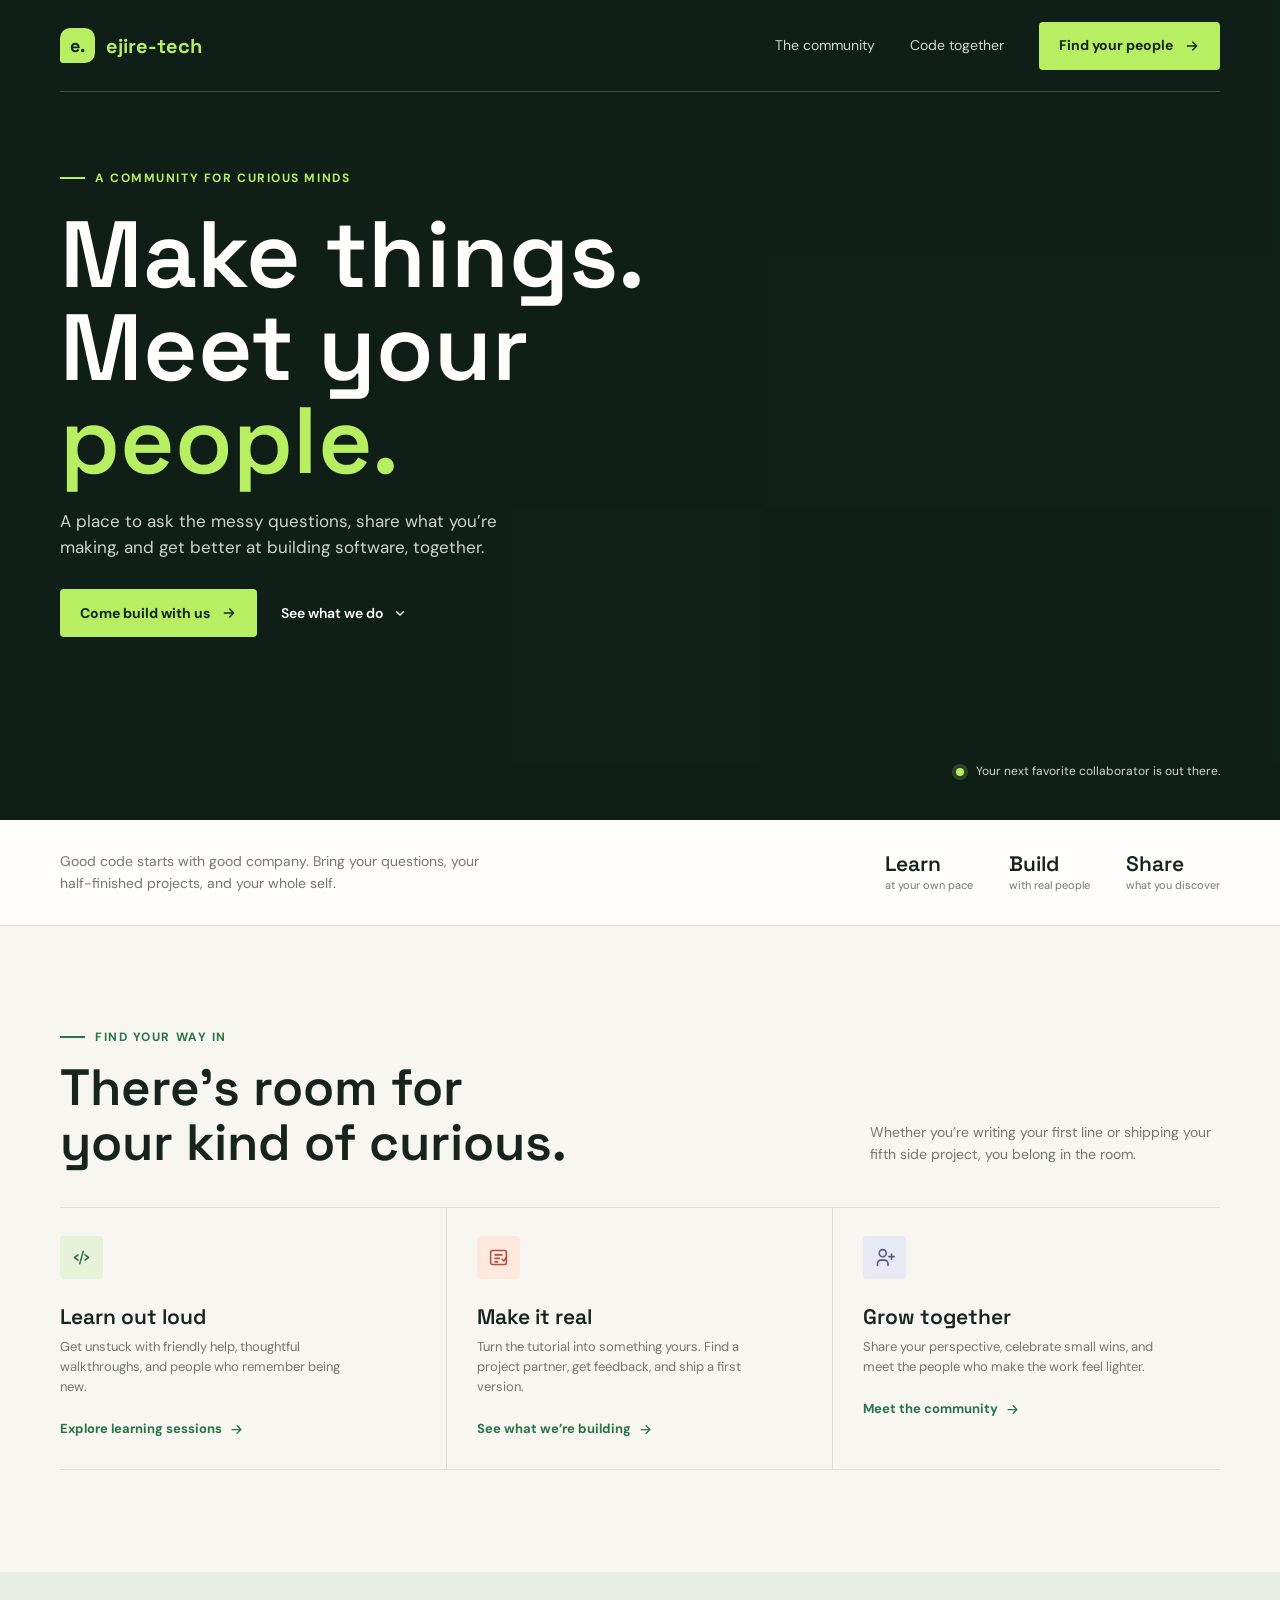
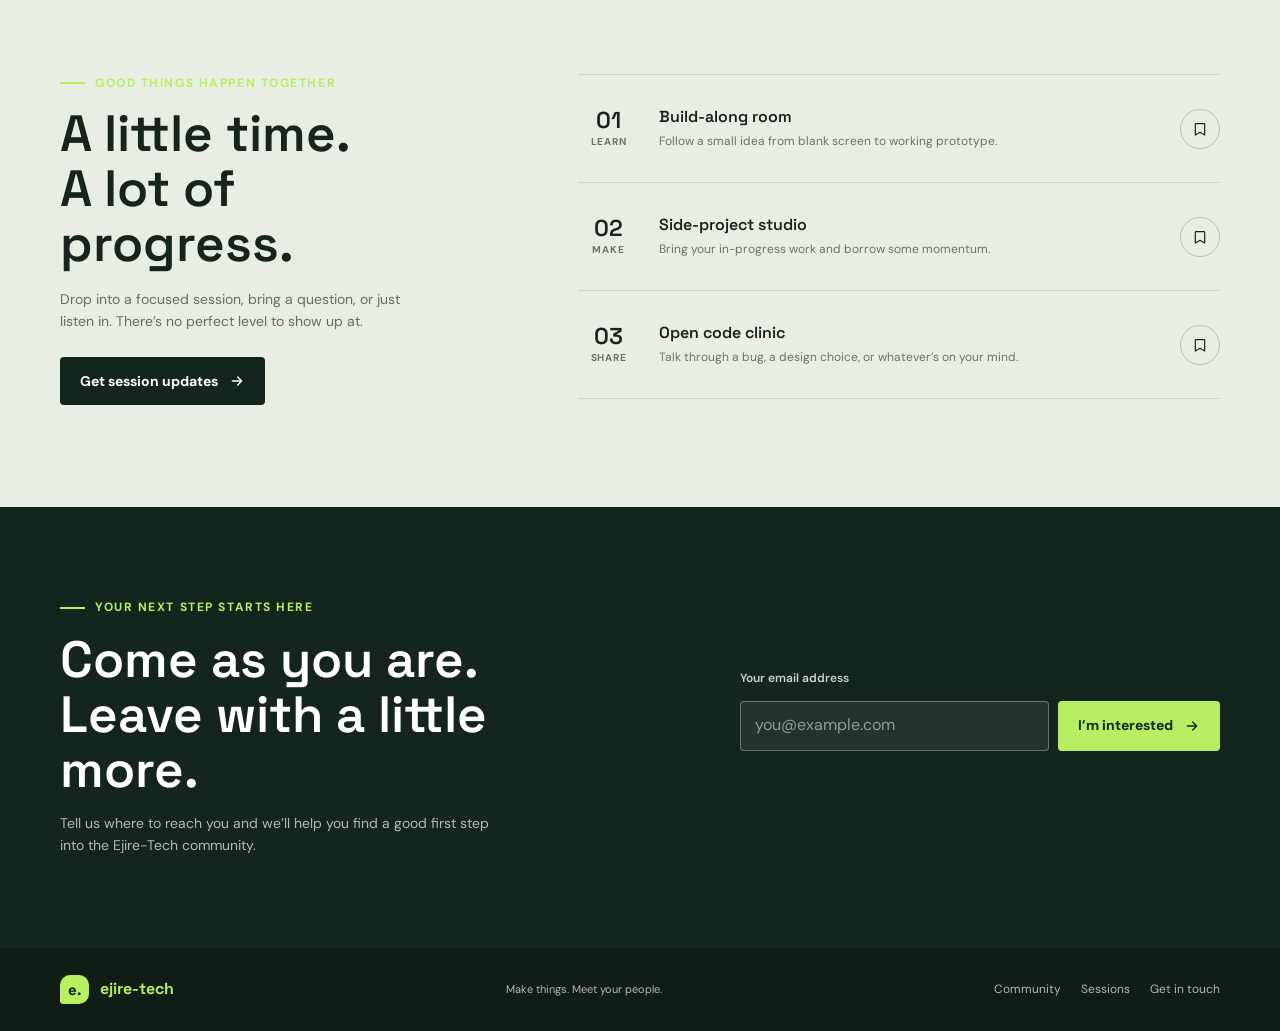
==== index.html @ 7c4aace3 "new project" ====
<!doctype html>
<html lang="en">
<head>
  <meta charset="utf-8">
  <meta name="viewport" content="width=device-width, initial-scale=1">
  <meta name="theme-color" content="#14251d">
  <meta name="description" content="Find your people, build real projects, and grow your coding skills with the Ejire-Tech community.">
  <title>Ejire-Tech | Make things. Meet your people.</title>
  <link rel="preconnect" href="https://fonts.googleapis.com">
  <link rel="preconnect" href="https://fonts.gstatic.com" crossorigin>
  <link href="https://fonts.googleapis.com/css2?family=DM+Sans:wght@400;500;600;700&family=Space+Grotesk:wght@400;500;600;700&display=swap" rel="stylesheet">
  <style>
    :root {
      color-scheme: light;
      --ink: #17241d;
      --forest: #14251d;
      --paper: #f7f6f0;
      --white: #fffefa;
      --green: #b7ee62;
      --green-dark: #287348;
      --coral: #ff755d;
      --line: #dedfd5;
      --muted: #73796f;
      --display: "Space Grotesk", sans-serif;
      --body: "DM Sans", sans-serif;
    }

    * { box-sizing: border-box; }
    html { scroll-behavior: smooth; }
    body {
      margin: 0;
      background: var(--paper);
      color: var(--ink);
      font: 16px/1.55 var(--body);
      -webkit-font-smoothing: antialiased;
    }
    a { color: inherit; text-decoration: none; }
    button, input, select { font: inherit; }
    button, a { -webkit-tap-highlight-color: transparent; }
    .wrap { width: min(1160px, calc(100% - 64px)); margin-inline: auto; }

    .hero {
      position: relative;
      min-height: 710px;
      min-height: min(820px, 100svh);
      overflow: hidden;
      color: var(--white);
      background-color: var(--forest);
      background-image: url("https://images.unsplash.com/photo-1522071820081-009f0129c71c?auto=format&fit=crop&w=2200&q=85");
      background-position: center 43%;
      background-size: cover;
      isolation: isolate;
    }
    .hero::before {
      position: absolute;
      z-index: -1;
      inset: 0;
      background: rgba(13, 30, 22, .72);
      content: "";
    }
    .site-header {
      position: relative;
      z-index: 3;
      display: flex;
      align-items: center;
      justify-content: space-between;
      min-height: 92px;
      border-bottom: 1px solid rgba(255,255,255,.2);
    }
    .brand {
      display: inline-flex;
      align-items: center;
      gap: 11px;
      font: 700 20px/1 var(--display);
      letter-spacing: 0;
    }
    .brand-mark {
      display: grid;
      width: 35px;
      aspect-ratio: 1;
      place-items: center;
      border-radius: 10px 10px 10px 3px;
      background: var(--green);
      color: var(--forest);
      font: 700 18px/1 var(--display);
    }
    .brand span:last-child { color: var(--green); }
    .nav-links { display: flex; align-items: center; gap: 35px; }
    .nav-links a:not(.nav-join) { color: rgba(255,255,255,.82); font-size: 14px; }
    .nav-links a:not(.nav-join):hover { color: var(--green); }
    .nav-join, .button {
      display: inline-flex;
      min-height: 48px;
      align-items: center;
      justify-content: center;
      gap: 11px;
      padding: 0 20px;
      border: 0;
      border-radius: 4px;
      background: var(--green);
      color: var(--forest);
      font-size: 14px;
      font-weight: 700;
      transition: background .2s ease, transform .2s ease;
      cursor: pointer;
    }
    .nav-join:hover, .button:hover { background: #cff58f; transform: translateY(-2px); }
    .menu-toggle {
      display: none;
      width: 44px;
      height: 44px;
      padding: 11px;
      border: 1px solid rgba(255,255,255,.35);
      border-radius: 4px;
      background: transparent;
      color: white;
      cursor: pointer;
    }
    .menu-toggle svg { display: block; width: 20px; height: 20px; }

    .hero-content {
      display: grid;
      min-height: 600px;
      align-content: center;
      justify-items: start;
      padding: 77px 0 112px;
    }
    .eyebrow {
      display: flex;
      align-items: center;
      gap: 10px;
      color: var(--green);
      font-size: 12px;
      font-weight: 700;
      letter-spacing: .13em;
      text-transform: uppercase;
    }
    .eyebrow::before { width: 25px; height: 2px; background: currentColor; content: ""; }
    h1, h2, h3, p { margin-top: 0; }
    h1 {
      max-width: 760px;
      margin: 20px 0 21px;
      font: 600 clamp(54px, 7.7vw, 94px)/.99 var(--display);
      letter-spacing: 0;
    }
    h1 span { color: var(--green); }
    .hero-copy { max-width: 490px; margin-bottom: 29px; color: rgba(255,255,255,.8); font-size: 17px; }
    .hero-actions { display: flex; flex-wrap: wrap; align-items: center; gap: 24px; }
    .text-link { display: inline-flex; align-items: center; gap: 9px; color: white; font-size: 14px; font-weight: 600; }
    .text-link svg, .button svg, .nav-join svg { width: 16px; height: 16px; }
    .hero-note {
      position: absolute;
      right: max(32px, calc((100vw - 1160px) / 2));
      bottom: 39px;
      display: flex;
      align-items: center;
      gap: 12px;
      color: rgba(255,255,255,.82);
      font-size: 12px;
    }
    .online-dot { width: 8px; height: 8px; border-radius: 50%; background: var(--green); box-shadow: 0 0 0 4px rgba(183,238,98,.18); }

    .intro-strip { border-bottom: 1px solid var(--line); background: var(--white); }
    .intro-inner { display: flex; min-height: 105px; align-items: center; justify-content: space-between; gap: 30px; }
    .intro-inner p { max-width: 430px; margin: 0; color: var(--muted); font-size: 14px; }
    .community-facts { display: flex; align-items: center; gap: 36px; }
    .fact { display: grid; gap: 1px; }
    .fact strong { font: 600 21px/1.2 var(--display); }
    .fact span { color: var(--muted); font-size: 11px; }

    .section { padding: 102px 0; }
    .section-heading { display: flex; align-items: end; justify-content: space-between; gap: 30px; margin-bottom: 37px; }
    .section-heading .eyebrow { color: var(--green-dark); }
    h2 { margin: 13px 0 0; font: 600 clamp(34px, 4vw, 51px)/1.08 var(--display); letter-spacing: 0; }
    .section-lead { max-width: 350px; margin: 0 0 4px; color: var(--muted); font-size: 14px; }
    .tracks { display: grid; grid-template-columns: repeat(3, 1fr); border-top: 1px solid var(--line); border-bottom: 1px solid var(--line); }
    .track {
      min-height: 257px;
      padding: 28px 30px 28px 0;
      border-right: 1px solid var(--line);
    }
    .track + .track { padding-left: 30px; }
    .track:last-child { border-right: 0; }
    .track-icon {
      display: grid;
      width: 43px;
      height: 43px;
      place-items: center;
      border-radius: 4px;
      background: #e7f2d8;
      color: var(--green-dark);
    }
    .track:nth-child(2) .track-icon { background: #ffe8de; color: #b64e3c; }
    .track:nth-child(3) .track-icon { background: #e7e9f4; color: #525a88; }
    .track-icon svg { width: 21px; height: 21px; }
    .track h3 { margin: 25px 0 8px; font: 600 21px/1.2 var(--display); }
    .track p { max-width: 300px; margin-bottom: 19px; color: var(--muted); font-size: 13px; }
    .track-link { display: inline-flex; align-items: center; gap: 7px; color: var(--green-dark); font-size: 13px; font-weight: 700; }
    .track-link svg { width: 15px; height: 15px; }

    .sessions { background: #e9eee5; }
    .sessions-layout { display: grid; grid-template-columns: .8fr 1.2fr; gap: 90px; align-items: start; }
    .sessions-aside { position: sticky; top: 35px; }
    .sessions-aside h2 { max-width: 360px; }
    .sessions-aside > p { max-width: 340px; margin: 18px 0 25px; color: #646d63; font-size: 14px; }
    .sessions-aside .button { background: var(--forest); color: white; }
    .sessions-aside .button:hover { background: #294d3a; }
    .event-list { border-top: 1px solid #cdd4c9; }
    .event {
      display: grid;
      grid-template-columns: 61px 1fr auto;
      align-items: center;
      gap: 20px;
      min-height: 108px;
      border-bottom: 1px solid #cdd4c9;
    }
    .event-date { display: grid; justify-items: center; gap: 0; }
    .event-date strong { font: 600 23px/1.1 var(--display); }
    .event-date span { color: #6a7369; font-size: 10px; font-weight: 700; letter-spacing: .08em; }
    .event-info h3 { margin: 0 0 4px; font: 600 16px/1.3 var(--display); }
    .event-info p { margin: 0; color: #6a7369; font-size: 12px; }
    .event-rsvp {
      display: grid;
      width: 40px;
      height: 40px;
      place-items: center;
      border: 1px solid #b9c3b6;
      border-radius: 50%;
      background: transparent;
      color: var(--ink);
      cursor: pointer;
      transition: .2s ease;
    }
    .event-rsvp:hover, .event-rsvp[aria-pressed="true"] { border-color: var(--forest); background: var(--forest); color: white; }
    .event-rsvp svg { width: 16px; height: 16px; }

    .join { padding: 91px 0; background: var(--forest); color: white; }
    .join-inner { display: grid; grid-template-columns: 1fr .8fr; align-items: center; gap: 80px; }
    .join .eyebrow { color: var(--green); }
    .join h2 { max-width: 550px; margin-top: 15px; }
    .join-copy { max-width: 440px; margin: 16px 0 0; color: rgba(255,255,255,.68); font-size: 14px; }
    .join-form { display: grid; gap: 13px; }
    .join-form label { color: rgba(255,255,255,.78); font-size: 12px; font-weight: 600; }
    .input-row { display: flex; gap: 9px; }
    .join-form input {
      min-width: 0;
      min-height: 50px;
      flex: 1;
      padding: 0 14px;
      border: 1px solid rgba(255,255,255,.32);
      border-radius: 4px;
      outline: 0;
      background: rgba(255,255,255,.07);
      color: white;
    }
    .join-form input::placeholder { color: rgba(255,255,255,.5); }
    .join-form input:focus { border-color: var(--green); }
    .join-form .button { min-height: 50px; white-space: nowrap; }
    .form-status { min-height: 22px; margin: 0; color: var(--green); font-size: 12px; }

    footer { padding: 27px 0; background: #101c16; color: rgba(255,255,255,.68); }
    .footer-inner { display: flex; align-items: center; justify-content: space-between; gap: 20px; }
    footer .brand { color: white; font-size: 16px; }
    footer .brand-mark { width: 29px; font-size: 15px; }
    footer p { margin: 0; font-size: 11px; }
    .footer-links { display: flex; gap: 20px; font-size: 12px; }
    .footer-links a:hover { color: var(--green); }

    @media (max-width: 760px) {
      .wrap { width: min(100% - 40px, 560px); }
      .hero { min-height: 720px; min-height: min(790px, 100svh); background-position: 57% center; }
      .site-header { min-height: 76px; }
      .brand { font-size: 18px; }
      .menu-toggle { display: block; }
      .nav-links {
        position: absolute;
        top: 67px;
        right: 0;
        left: 0;
        display: none;
        align-items: stretch;
        gap: 0;
        padding: 9px 18px 18px;
        border: 1px solid rgba(255,255,255,.18);
        background: var(--forest);
      }
      .nav-links.is-open { display: grid; }
      .nav-links a:not(.nav-join) { padding: 12px 0; }
      .nav-join { margin-top: 7px; }
      .hero-content { min-height: 620px; padding: 90px 0 115px; }
      h1 { font-size: clamp(53px, 13vw, 76px); }
      .hero-copy { max-width: 380px; font-size: 15px; }
      .hero-note { right: 20px; bottom: 23px; left: 20px; justify-content: flex-end; font-size: 11px; }
      .intro-inner { min-height: auto; align-items: start; flex-direction: column; padding-block: 25px; gap: 20px; }
      .community-facts { width: 100%; justify-content: space-between; gap: 10px; }
      .section { padding: 72px 0; }
      .section-heading { align-items: start; flex-direction: column; gap: 12px; margin-bottom: 24px; }
      .section-lead { max-width: 440px; }
      .tracks { grid-template-columns: 1fr; }
      .track, .track + .track { min-height: auto; padding: 23px 0; border-right: 0; border-bottom: 1px solid var(--line); }
      .track:last-child { border-bottom: 0; }
      .track h3 { margin-top: 16px; }
      .sessions-layout { grid-template-columns: 1fr; gap: 36px; }
      .sessions-aside { position: static; }
      .event { grid-template-columns: 48px 1fr auto; gap: 12px; min-height: 96px; }
      .event-info h3 { font-size: 14px; }
      .event-info p { font-size: 11px; }
      .join { padding: 72px 0; }
      .join-inner { grid-template-columns: 1fr; gap: 30px; }
      .input-row { flex-direction: column; }
      .footer-inner { align-items: flex-start; flex-wrap: wrap; }
      .footer-inner > p { order: 3; width: 100%; }
    }
    @media (prefers-reduced-motion: reduce) {
      *, *::before, *::after { scroll-behavior: auto !important; transition-duration: .01ms !important; }
    }
  </style>
</head>
<body>
  <main>
    <section class="hero" id="top" aria-labelledby="hero-title">
      <header class="site-header wrap">
        <a class="brand" href="#top" aria-label="Ejire-Tech home">
          <span class="brand-mark" aria-hidden="true">e.</span>
          <span>ejire-<span>tech</span></span>
        </a>
        <button class="menu-toggle" type="button" aria-label="Open navigation" aria-expanded="false" aria-controls="main-nav">
          <svg viewBox="0 0 24 24" fill="none" stroke="currentColor" stroke-width="2" stroke-linecap="round"><path d="M4 7h16M4 12h16M4 17h16"/></svg>
        </button>
        <nav class="nav-links" id="main-nav" aria-label="Main navigation">
          <a href="#community">The community</a>
          <a href="#sessions">Code together</a>
          <a href="#join" class="nav-join">Find your people <svg viewBox="0 0 24 24" fill="none" stroke="currentColor" stroke-width="2" stroke-linecap="round" stroke-linejoin="round" aria-hidden="true"><path d="M5 12h14M13 6l6 6-6 6"/></svg></a>
        </nav>
      </header>
      <div class="hero-content wrap">
        <div class="eyebrow">A community for curious minds</div>
        <h1 id="hero-title">Make things.<br>Meet your <span>people.</span></h1>
        <p class="hero-copy">A place to ask the messy questions, share what you’re making, and get better at building software, together.</p>
        <div class="hero-actions">
          <a class="button" href="#join">Come build with us <svg viewBox="0 0 24 24" fill="none" stroke="currentColor" stroke-width="2" stroke-linecap="round" stroke-linejoin="round" aria-hidden="true"><path d="M5 12h14M13 6l6 6-6 6"/></svg></a>
          <a class="text-link" href="#community">See what we do <svg viewBox="0 0 24 24" fill="none" stroke="currentColor" stroke-width="2" stroke-linecap="round" stroke-linejoin="round" aria-hidden="true"><path d="M7 10l5 5 5-5"/></svg></a>
        </div>
      </div>
      <div class="hero-note"><span class="online-dot" aria-hidden="true"></span> Your next favorite collaborator is out there.</div>
    </section>

    <section class="intro-strip" aria-label="About Ejire-Tech">
      <div class="intro-inner wrap">
        <p>Good code starts with good company. Bring your questions, your half-finished projects, and your whole self.</p>
        <div class="community-facts" aria-label="Community focus areas">
          <div class="fact"><strong>Learn</strong><span>at your own pace</span></div>
          <div class="fact"><strong>Build</strong><span>with real people</span></div>
          <div class="fact"><strong>Share</strong><span>what you discover</span></div>
        </div>
      </div>
    </section>

    <section class="section" id="community" aria-labelledby="community-title">
      <div class="wrap">
        <div class="section-heading">
          <div>
            <div class="eyebrow">Find your way in</div>
            <h2 id="community-title">There’s room for<br>your kind of curious.</h2>
          </div>
          <p class="section-lead">Whether you’re writing your first line or shipping your fifth side project, you belong in the room.</p>
        </div>
        <div class="tracks">
          <article class="track">
            <div class="track-icon" aria-hidden="true"><svg viewBox="0 0 24 24" fill="none" stroke="currentColor" stroke-width="1.8" stroke-linecap="round" stroke-linejoin="round"><path d="m8 9-4 3 4 3M16 9l4 3-4 3M14 5l-4 14"/></svg></div>
            <h3>Learn out loud</h3>
            <p>Get unstuck with friendly help, thoughtful walkthroughs, and people who remember being new.</p>
            <a class="track-link" href="#sessions">Explore learning sessions <svg viewBox="0 0 24 24" fill="none" stroke="currentColor" stroke-width="2" stroke-linecap="round" stroke-linejoin="round" aria-hidden="true"><path d="M5 12h14M13 6l6 6-6 6"/></svg></a>
          </article>
          <article class="track">
            <div class="track-icon" aria-hidden="true"><svg viewBox="0 0 24 24" fill="none" stroke="currentColor" stroke-width="1.8" stroke-linecap="round" stroke-linejoin="round"><rect x="3" y="4" width="18" height="16" rx="2"/><path d="M8 9h8M8 13h5M8 17h3"/><path d="m16 14 2 2 3-4"/></svg></div>
            <h3>Make it real</h3>
            <p>Turn the tutorial into something yours. Find a project partner, get feedback, and ship a first version.</p>
            <a class="track-link" href="#sessions">See what we’re building <svg viewBox="0 0 24 24" fill="none" stroke="currentColor" stroke-width="2" stroke-linecap="round" stroke-linejoin="round" aria-hidden="true"><path d="M5 12h14M13 6l6 6-6 6"/></svg></a>
          </article>
          <article class="track">
            <div class="track-icon" aria-hidden="true"><svg viewBox="0 0 24 24" fill="none" stroke="currentColor" stroke-width="1.8" stroke-linecap="round" stroke-linejoin="round"><path d="M16 21v-2a4 4 0 0 0-4-4H8a4 4 0 0 0-4 4v2M10 11a4 4 0 1 0 0-8 4 4 0 0 0 0 8ZM20 8v6M23 11h-6"/></svg></div>
            <h3>Grow together</h3>
            <p>Share your perspective, celebrate small wins, and meet the people who make the work feel lighter.</p>
            <a class="track-link" href="#join">Meet the community <svg viewBox="0 0 24 24" fill="none" stroke="currentColor" stroke-width="2" stroke-linecap="round" stroke-linejoin="round" aria-hidden="true"><path d="M5 12h14M13 6l6 6-6 6"/></svg></a>
          </article>
        </div>
      </div>
    </section>

    <section class="section sessions" id="sessions" aria-labelledby="sessions-title">
      <div class="sessions-layout wrap">
        <div class="sessions-aside">
          <div class="eyebrow">Good things happen together</div>
          <h2 id="sessions-title">A little time.<br>A lot of progress.</h2>
          <p>Drop into a focused session, bring a question, or just listen in. There’s no perfect level to show up at.</p>
          <a class="button" href="#join">Get session updates <svg viewBox="0 0 24 24" fill="none" stroke="currentColor" stroke-width="2" stroke-linecap="round" stroke-linejoin="round" aria-hidden="true"><path d="M5 12h14M13 6l6 6-6 6"/></svg></a>
        </div>
        <div class="event-list" aria-label="Community session formats">
          <article class="event">
            <div class="event-date"><strong>01</strong><span>LEARN</span></div>
            <div class="event-info"><h3>Build-along room</h3><p>Follow a small idea from blank screen to working prototype.</p></div>
            <button class="event-rsvp" type="button" aria-label="Save Build-along room" aria-pressed="false" title="Save session"><svg viewBox="0 0 24 24" fill="none" stroke="currentColor" stroke-width="1.8" stroke-linecap="round" stroke-linejoin="round" aria-hidden="true"><path d="M6 4h12a1 1 0 0 1 1 1v16l-7-4-7 4V5a1 1 0 0 1 1-1Z"/></svg></button>
          </article>
          <article class="event">
            <div class="event-date"><strong>02</strong><span>MAKE</span></div>
            <div class="event-info"><h3>Side-project studio</h3><p>Bring your in-progress work and borrow some momentum.</p></div>
            <button class="event-rsvp" type="button" aria-label="Save Side-project studio" aria-pressed="false" title="Save session"><svg viewBox="0 0 24 24" fill="none" stroke="currentColor" stroke-width="1.8" stroke-linecap="round" stroke-linejoin="round" aria-hidden="true"><path d="M6 4h12a1 1 0 0 1 1 1v16l-7-4-7 4V5a1 1 0 0 1 1-1Z"/></svg></button>
          </article>
          <article class="event">
            <div class="event-date"><strong>03</strong><span>SHARE</span></div>
            <div class="event-info"><h3>Open code clinic</h3><p>Talk through a bug, a design choice, or whatever’s on your mind.</p></div>
            <button class="event-rsvp" type="button" aria-label="Save Open code clinic" aria-pressed="false" title="Save session"><svg viewBox="0 0 24 24" fill="none" stroke="currentColor" stroke-width="1.8" stroke-linecap="round" stroke-linejoin="round" aria-hidden="true"><path d="M6 4h12a1 1 0 0 1 1 1v16l-7-4-7 4V5a1 1 0 0 1 1-1Z"/></svg></button>
          </article>
        </div>
      </div>
    </section>

    <section class="join" id="join" aria-labelledby="join-title">
      <div class="join-inner wrap">
        <div>
          <div class="eyebrow">Your next step starts here</div>
          <h2 id="join-title">Come as you are.<br>Leave with a little more.</h2>
          <p class="join-copy">Tell us where to reach you and we’ll help you find a good first step into the Ejire-Tech community.</p>
        </div>
        <form class="join-form" id="join-form">
          <label for="email">Your email address</label>
          <div class="input-row">
            <input id="email" name="email" type="email" placeholder="you@example.com" autocomplete="email" required>
            <button class="button" type="submit">I’m interested <svg viewBox="0 0 24 24" fill="none" stroke="currentColor" stroke-width="2" stroke-linecap="round" stroke-linejoin="round" aria-hidden="true"><path d="M5 12h14M13 6l6 6-6 6"/></svg></button>
          </div>
          <p class="form-status" id="form-status" role="status" aria-live="polite"></p>
        </form>
      </div>
    </section>
  </main>
  <footer>
    <div class="footer-inner wrap">
      <a class="brand" href="#top" aria-label="Ejire-Tech, back to top"><span class="brand-mark" aria-hidden="true">e.</span><span>ejire-<span>tech</span></span></a>
      <p>Make things. Meet your people.</p>
      <nav class="footer-links" aria-label="Footer navigation"><a href="#community">Community</a><a href="#sessions">Sessions</a><a href="#join">Get in touch</a></nav>
    </div>
  </footer>
  <script>
    const menuButton = document.querySelector('.menu-toggle');
    const navigation = document.querySelector('.nav-links');

    menuButton.addEventListener('click', () => {
      const isOpen = menuButton.getAttribute('aria-expanded') === 'true';
      menuButton.setAttribute('aria-expanded', String(!isOpen));
      menuButton.setAttribute('aria-label', isOpen ? 'Open navigation' : 'Close navigation');
      navigation.classList.toggle('is-open', !isOpen);
    });

    navigation.addEventListener('click', (event) => {
      if (event.target.closest('a')) {
        menuButton.setAttribute('aria-expanded', 'false');
        menuButton.setAttribute('aria-label', 'Open navigation');
        navigation.classList.remove('is-open');
      }
    });

    document.querySelectorAll('.event-rsvp').forEach((button) => {
      button.addEventListener('click', () => {
        const isSaved = button.getAttribute('aria-pressed') === 'true';
        button.setAttribute('aria-pressed', String(!isSaved));
        button.setAttribute('aria-label', `${isSaved ? 'Save' : 'Unsave'} ${button.closest('.event').querySelector('h3').textContent}`);
      });
    });

    document.querySelector('#join-form').addEventListener('submit', (event) => {
      event.preventDefault();
      document.querySelector('#form-status').textContent = 'Thanks for your interest. We’ll be in touch soon.';
      event.currentTarget.reset();
    });
  </script>
</body>
</html>
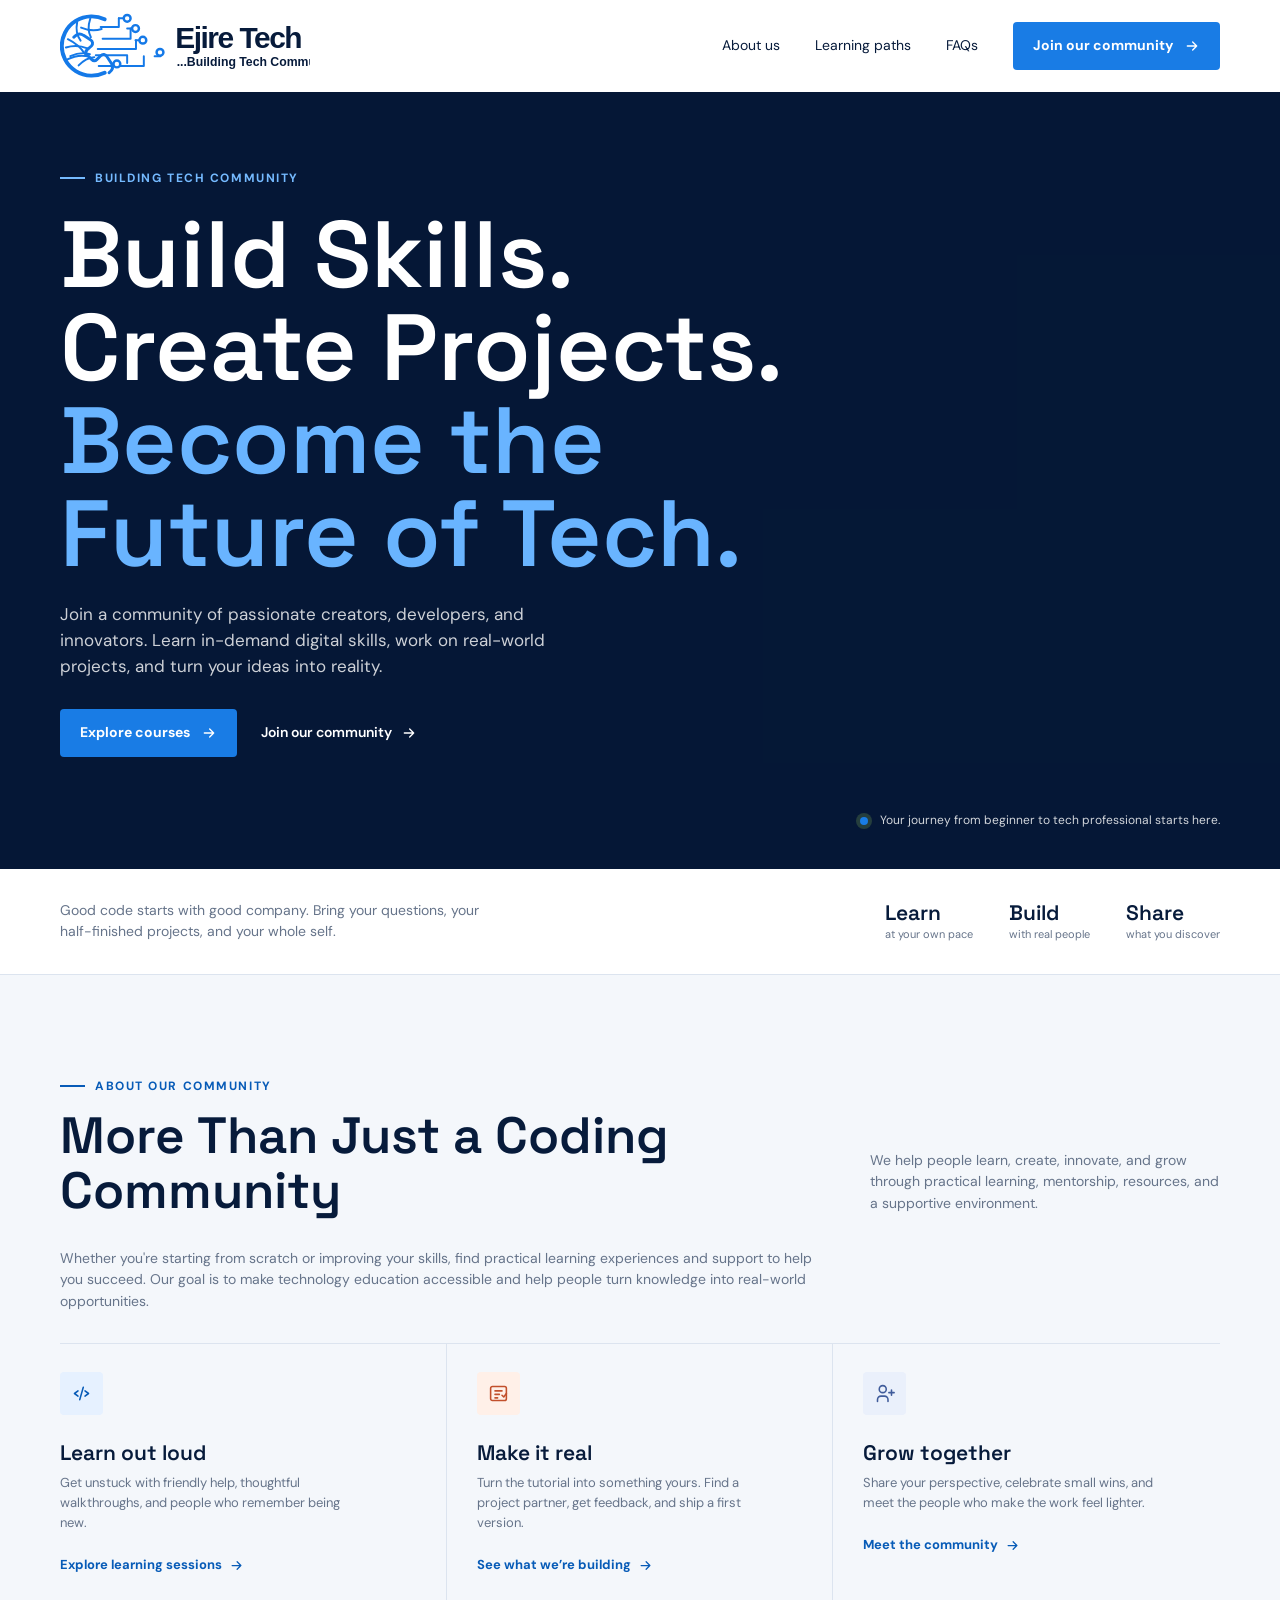
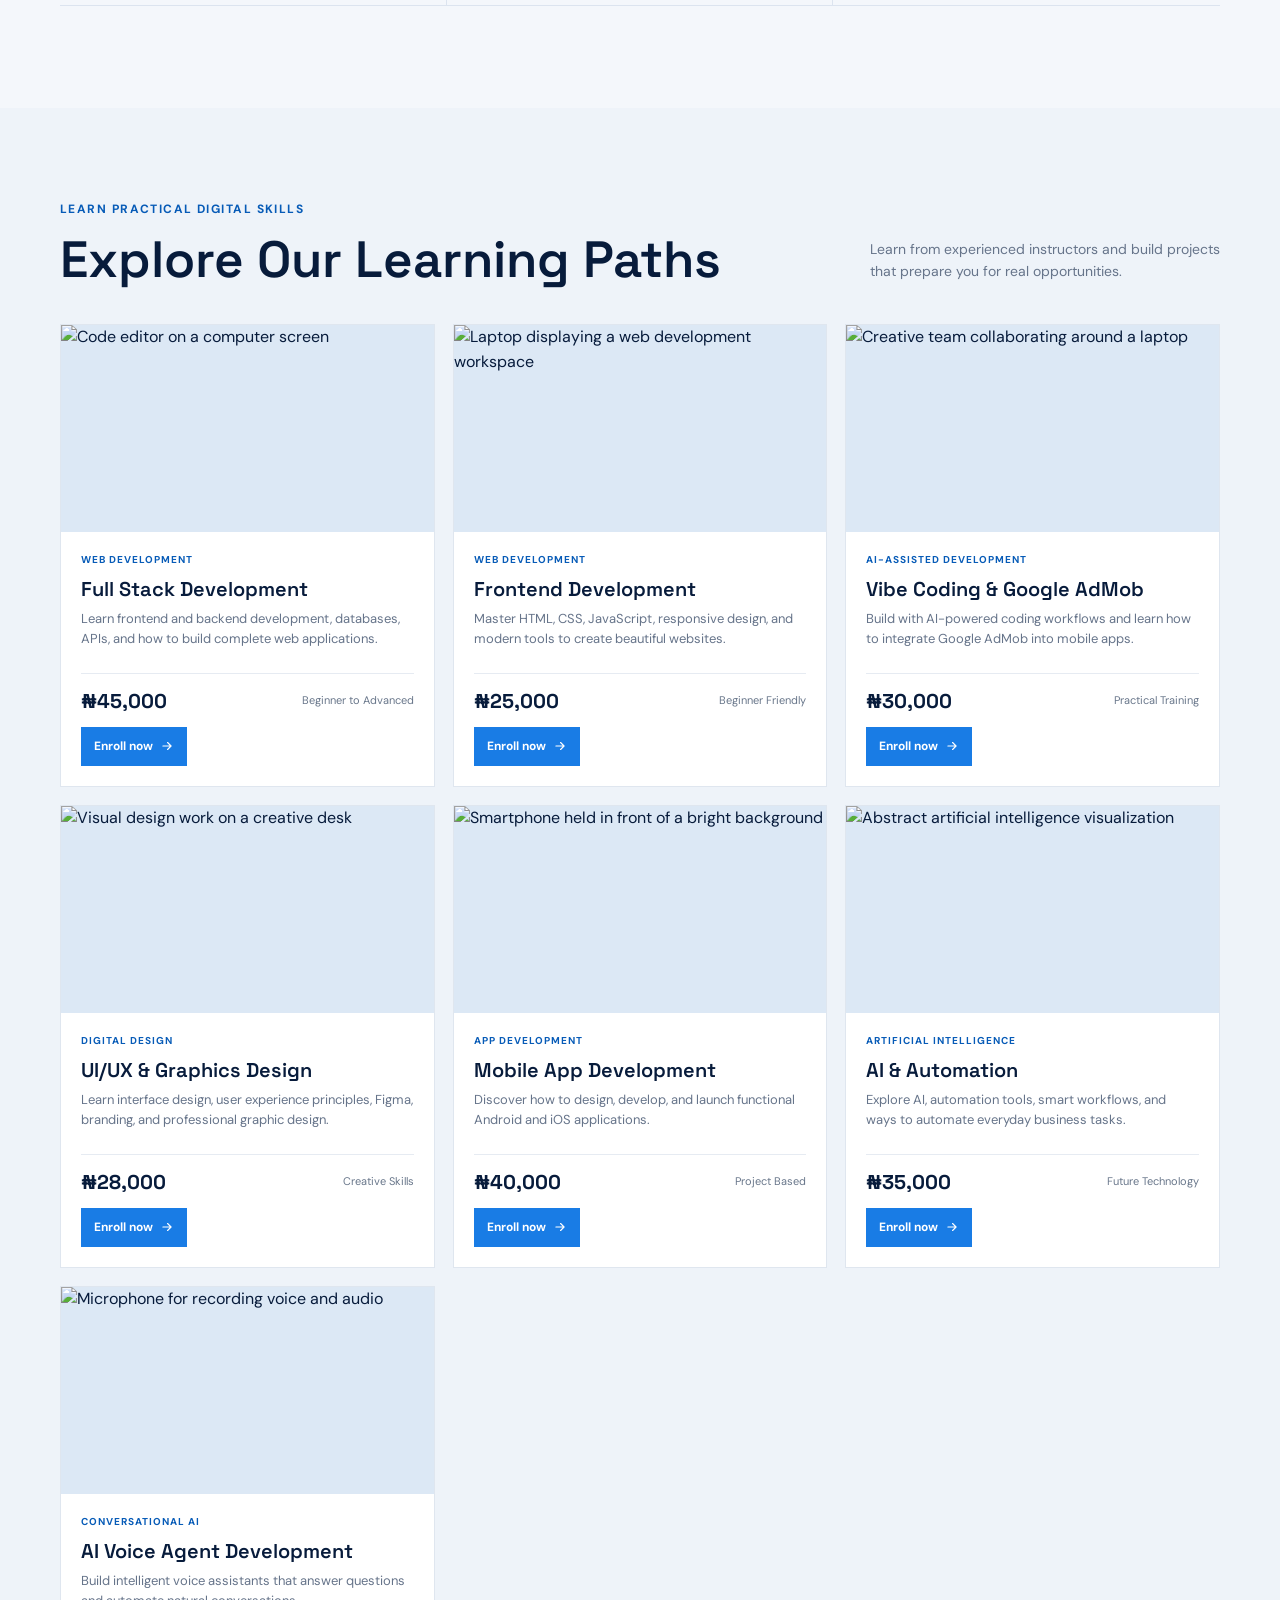
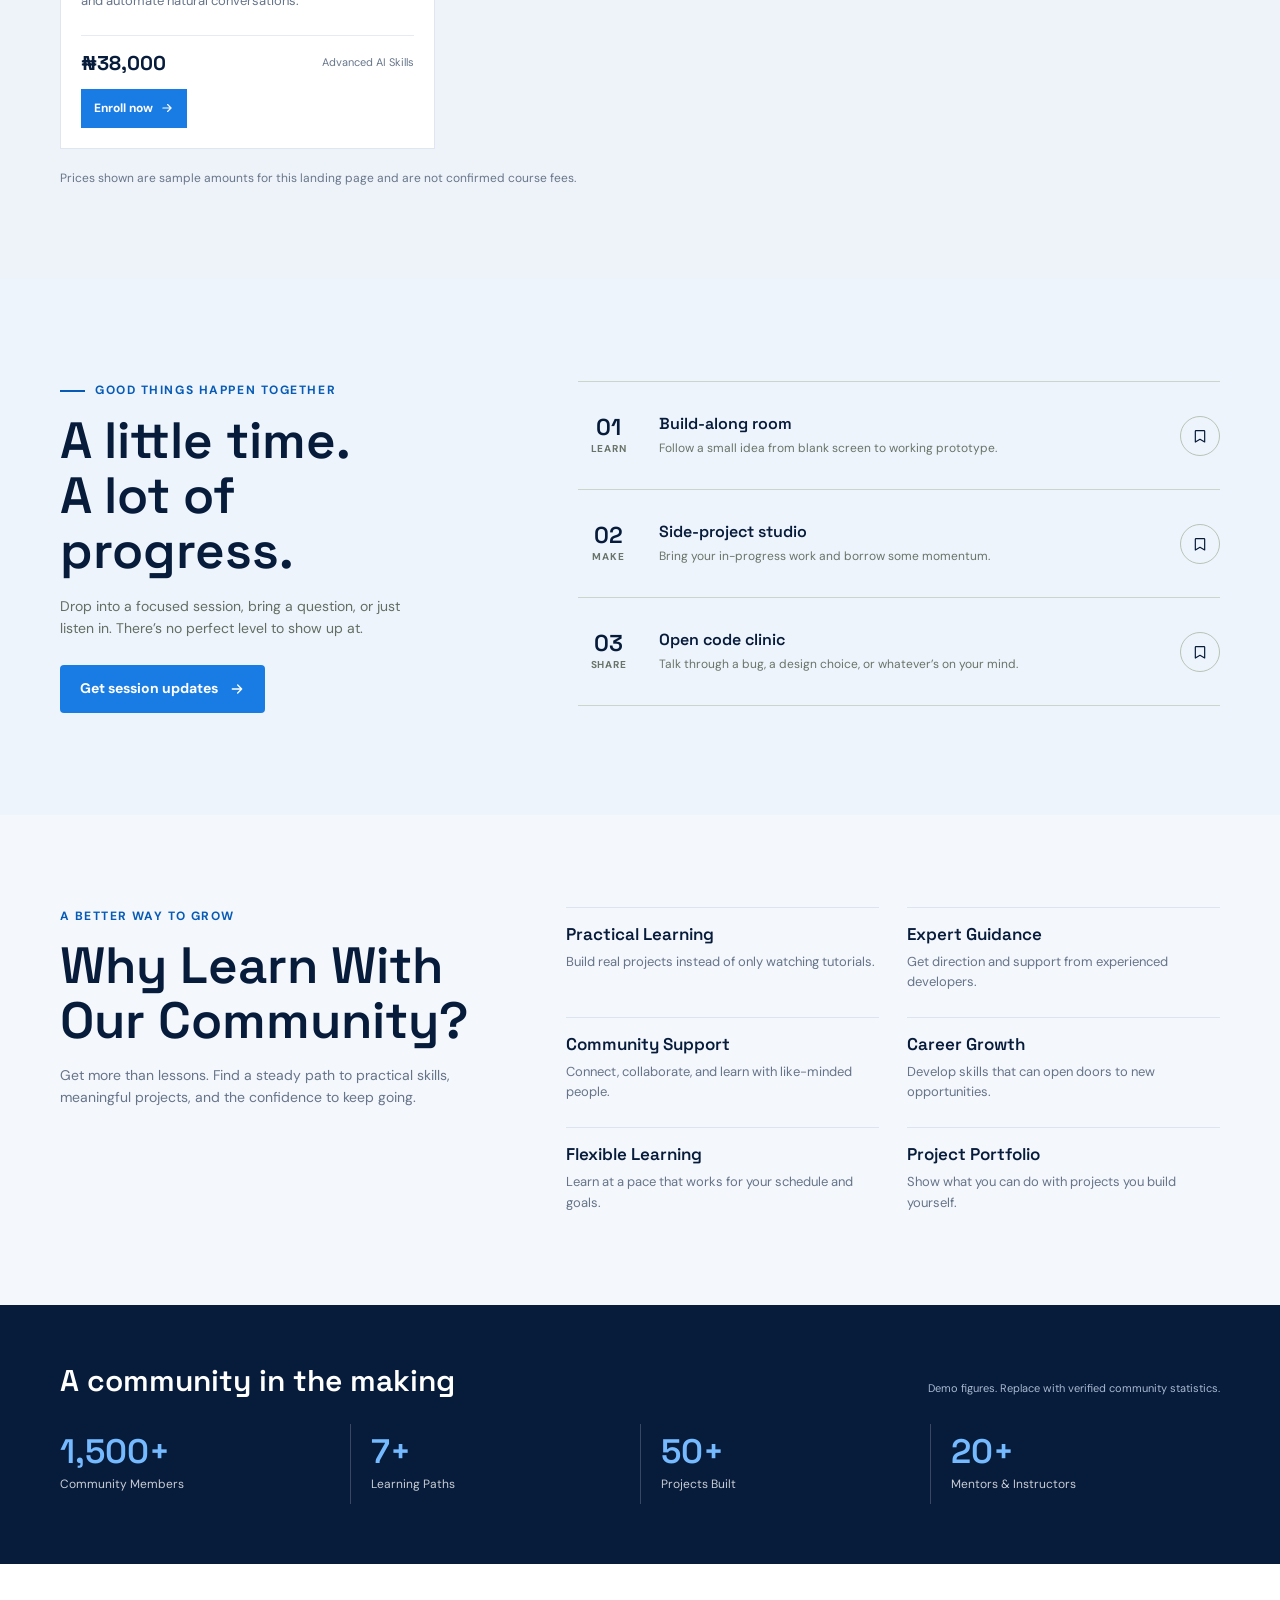
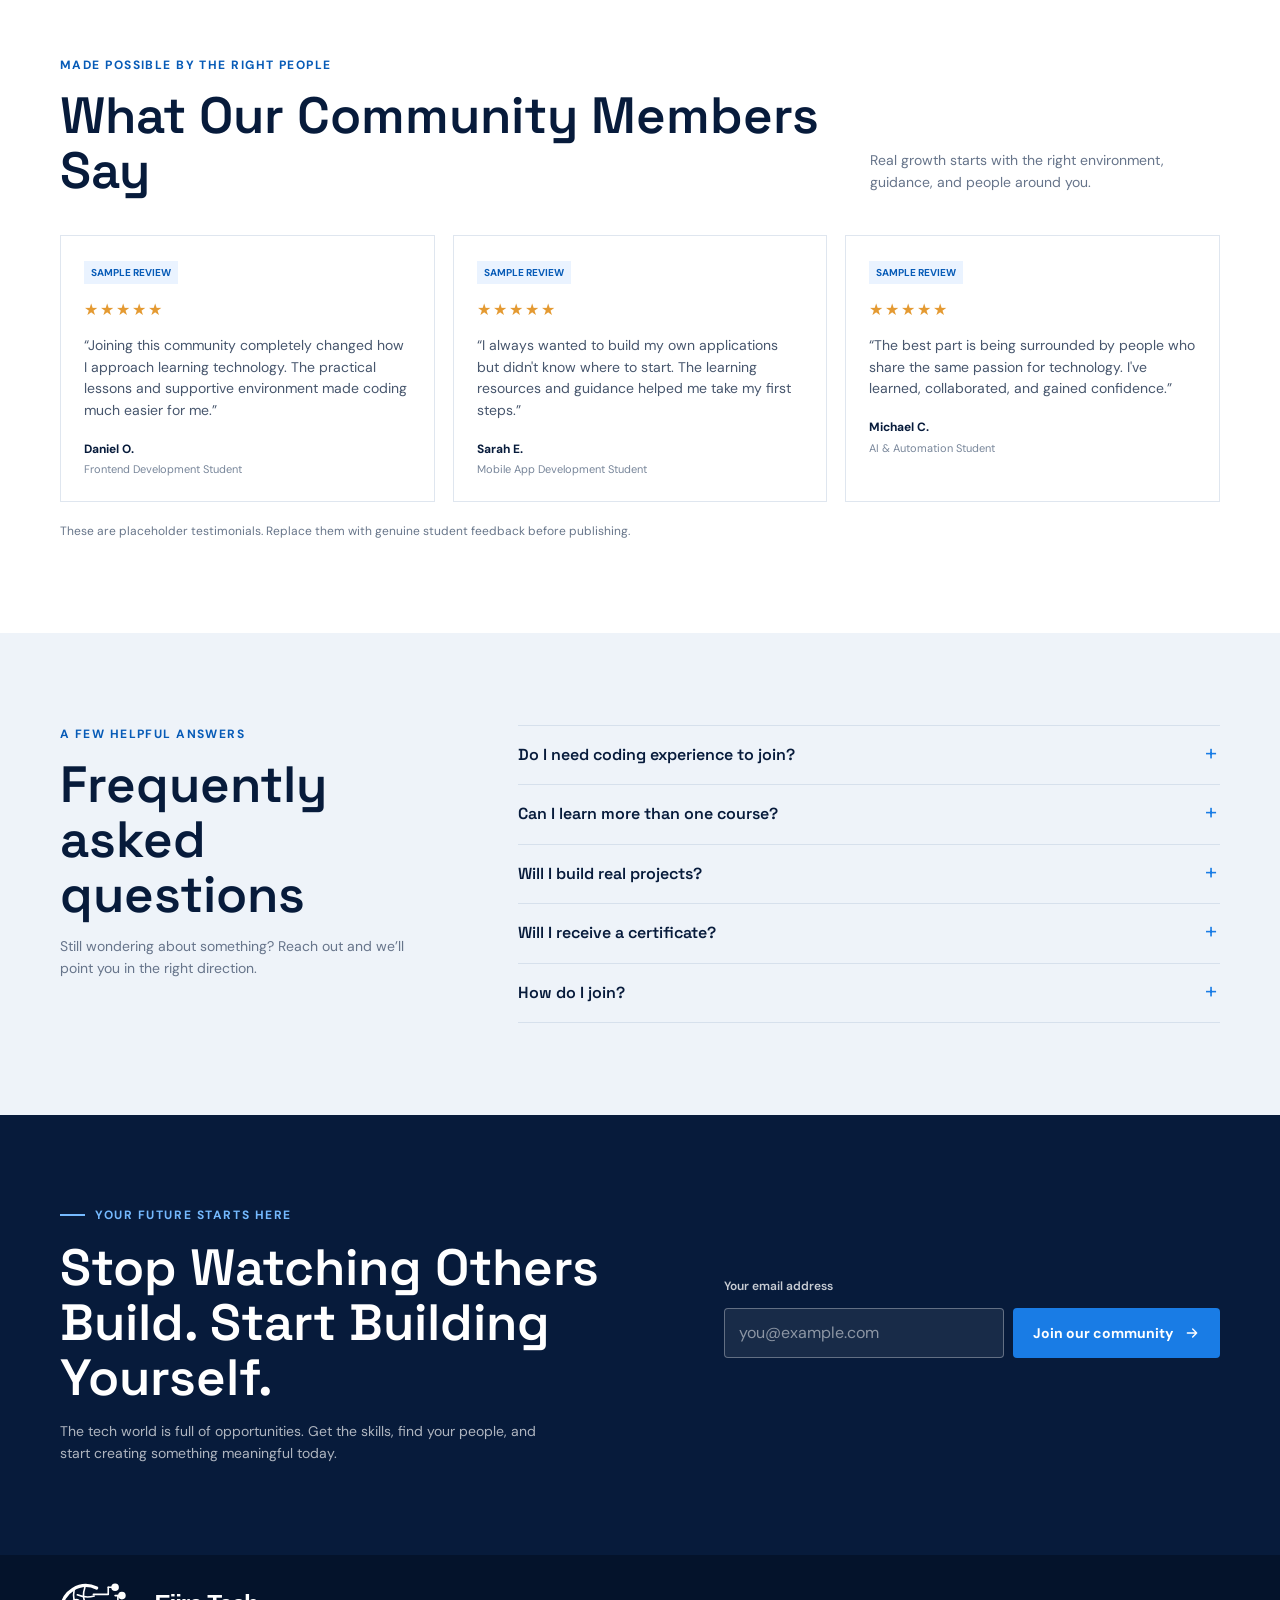
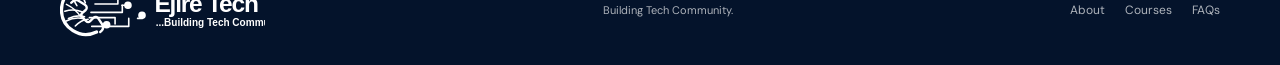
==== commit 5350573e: "i added logo to the header" ====
--- a/index.html
+++ b/index.html
@@ -3,24 +3,24 @@
 <head>
   <meta charset="utf-8">
   <meta name="viewport" content="width=device-width, initial-scale=1">
-  <meta name="theme-color" content="#14251d">
-  <meta name="description" content="Find your people, build real projects, and grow your coding skills with the Ejire-Tech community.">
-  <title>Ejire-Tech | Make things. Meet your people.</title>
+  <meta name="theme-color" content="#071b3b">
+  <meta name="description" content="Build skills, create projects, and grow with Ejire-Tech's supportive technology learning community.">
+  <title>Ejire Tech | Building Tech Community</title>
   <link rel="preconnect" href="https://fonts.googleapis.com">
   <link rel="preconnect" href="https://fonts.gstatic.com" crossorigin>
   <link href="https://fonts.googleapis.com/css2?family=DM+Sans:wght@400;500;600;700&family=Space+Grotesk:wght@400;500;600;700&display=swap" rel="stylesheet">
   <style>
     :root {
       color-scheme: light;
-      --ink: #17241d;
-      --forest: #14251d;
-      --paper: #f7f6f0;
-      --white: #fffefa;
-      --green: #b7ee62;
-      --green-dark: #287348;
-      --coral: #ff755d;
-      --line: #dedfd5;
-      --muted: #73796f;
+      --ink: #071b3b;
+      --forest: #071b3b;
+      --paper: #f4f7fb;
+      --white: #ffffff;
+      --green: #197ce5;
+      --green-dark: #075bb7;
+      --coral: #ff795f;
+      --line: #dce4ef;
+      --muted: #66748a;
       --display: "Space Grotesk", sans-serif;
       --body: "DM Sans", sans-serif;
     }
@@ -266,10 +266,136 @@
     .footer-links { display: flex; gap: 20px; font-size: 12px; }
     .footer-links a:hover { color: var(--green); }
 
+    .brand { gap: 0; }
+    .brand-logo { display: block; width: 250px; height: auto; }
+    .brand-mark, .brand > span:not(.brand-mark) { display: none; }
+    .hero::before { background: rgba(5, 23, 53, .78); }
+    .hero h1 span { color: #69b4ff; }
+    .hero .button, .nav-join, .join-form .button { background: #197ce5; color: white; }
+    .hero .button:hover, .nav-join:hover, .join-form .button:hover { background: #3695f3; }
+    .menu-toggle { border-color: rgba(255,255,255,.45); }
+    .intro-strip { background: white; }
+    .section-heading .eyebrow, .eyebrow { color: var(--green-dark); }
+    .hero .eyebrow, .join .eyebrow { color: #75baff; }
+    .track-icon, .track:nth-child(2) .track-icon, .track:nth-child(3) .track-icon { background: #e6f1ff; color: #075bb7; }
+    .track:nth-child(2) .track-icon { background: #fff0e8; color: #c2502c; }
+    .track:nth-child(3) .track-icon { background: #eaf0fb; color: #405c9b; }
+    .track-link { color: #075bb7; }
+    .sessions { background: #eef4fb; }
+    .sessions-aside .button { background: #197ce5; }
+    .sessions-aside .button:hover { background: #3695f3; }
+    .join { background: #071b3b; }
+    .join-form input:focus { border-color: #69b4ff; }
+    .form-status { color: #8bc7ff; }
+    footer { background: #04132b; }
+    footer .brand-logo { width: 205px; filter: brightness(0) invert(1); }
+    .site-header.wrap { width: 100%; max-width: none; padding-inline: max(32px, calc((100% - 1160px) / 2)); border: 0; background: white; }
+    .site-header .nav-links a:not(.nav-join) { color: #071b3b; }
+    .site-header .nav-links a:not(.nav-join):hover { color: #075bb7; }
+    .site-header .menu-toggle { border-color: #dce4ef; color: #071b3b; }
+    .site-header .nav-links { background: white; }
+
+    .content-section { padding: 92px 0; }
+    .section-kicker { margin-bottom: 12px; color: #075bb7; font-size: 12px; font-weight: 700; letter-spacing: .12em; text-transform: uppercase; }
+    .about-grid { display: grid; grid-template-columns: 1fr .85fr; align-items: center; gap: 70px; }
+    .about-copy { max-width: 610px; color: #53637a; font-size: 15px; }
+    .about-copy p:last-child { margin-bottom: 0; }
+    .community-about { max-width: 760px; margin: -8px 0 30px; color: #66748a; font-size: 14px; }
+    .about-panel { padding: 30px; border-left: 3px solid #197ce5; background: white; }
+    .about-panel h3 { margin-bottom: 16px; font: 600 21px/1.2 var(--display); }
+    .about-list { display: grid; gap: 14px; margin: 0; padding: 0; list-style: none; }
+    .about-list li { display: flex; align-items: center; gap: 11px; color: #53637a; font-size: 14px; }
+    .about-list svg { width: 18px; height: 18px; flex: 0 0 auto; color: #197ce5; }
+    .courses { background: #eef3f9; }
+    .courses .section-heading { align-items: end; }
+    .courses-grid { display: grid; grid-template-columns: repeat(3, minmax(0, 1fr)); gap: 18px; }
+    .course-card { overflow: hidden; border: 1px solid #dfe6ef; background: white; }
+    .course-image { display: block; width: 100%; aspect-ratio: 1.8; object-fit: cover; background: #dce8f5; }
+    .course-content { display: flex; min-height: 254px; flex-direction: column; align-items: start; padding: 20px; }
+    .course-type { margin-bottom: 10px; color: #075bb7; font-size: 10px; font-weight: 700; letter-spacing: .1em; text-transform: uppercase; }
+    .course-content h3 { margin: 0 0 8px; font: 600 20px/1.2 var(--display); }
+    .course-content p { margin: 0 0 17px; color: #66748a; font-size: 13px; }
+    .course-meta { display: flex; width: 100%; align-items: center; justify-content: space-between; gap: 10px; margin-top: auto; padding-top: 15px; border-top: 1px solid #e6ebf2; }
+    .course-price { font: 700 20px/1.2 var(--display); white-space: nowrap; }
+    .course-level { color: #68768a; font-size: 11px; text-align: right; }
+    .course-action { display: inline-flex; min-height: 39px; align-items: center; justify-content: center; gap: 7px; margin-top: 14px; padding: 0 13px; background: #197ce5; color: white; font-size: 12px; font-weight: 700; }
+    .course-action:hover { background: #075bb7; }
+    .course-action svg { width: 14px; height: 14px; }
+    .sample-note { margin: 20px 0 0; color: #68768a; font-size: 12px; }
+    .why-layout { display: grid; grid-template-columns: .8fr 1.2fr; gap: 70px; align-items: start; }
+    .why-layout > div:first-child > p { max-width: 390px; margin-top: 17px; color: #66748a; font-size: 14px; }
+    .why-grid { display: grid; grid-template-columns: repeat(2, minmax(0, 1fr)); gap: 25px 28px; }
+    .why-item { padding-top: 15px; border-top: 1px solid #dce4ef; }
+    .why-item h3 { margin: 0 0 7px; font: 600 17px/1.3 var(--display); }
+    .why-item p { margin: 0; color: #66748a; font-size: 13px; }
+    .metrics { padding: 60px 0; background: #071b3b; color: white; }
+    .metrics-head { display: flex; align-items: end; justify-content: space-between; gap: 20px; margin-bottom: 27px; }
+    .metrics-head h2 { margin: 0; font-size: 30px; }
+    .metrics-head p { margin: 0; color: #a9bad1; font-size: 11px; }
+    .metrics-grid { display: grid; grid-template-columns: repeat(4, 1fr); }
+    .metric { padding: 8px 20px; border-left: 1px solid rgba(255,255,255,.2); }
+    .metric:first-child { padding-left: 0; border-left: 0; }
+    .metric strong { display: block; color: #75baff; font: 600 34px/1.15 var(--display); }
+    .metric span { color: rgba(255,255,255,.78); font-size: 12px; }
+    .testimonials { background: white; }
+    .testimonial-grid { display: grid; grid-template-columns: repeat(3, minmax(0, 1fr)); gap: 18px; }
+    .testimonial { padding: 23px; border: 1px solid #dfe6ef; background: #fff; }
+    .testimonial-label { display: inline-block; margin-bottom: 14px; padding: 4px 7px; background: #eaf3ff; color: #075bb7; font-size: 10px; font-weight: 700; text-transform: uppercase; }
+    .stars { margin-bottom: 12px; color: #e49a32; letter-spacing: 2px; }
+    .testimonial blockquote { margin: 0 0 18px; color: #47566d; font-size: 14px; }
+    .testimonial footer { padding: 0; background: transparent; color: #071b3b; font-size: 12px; font-weight: 700; }
+    .testimonial footer span { display: block; margin-top: 3px; color: #78869a; font-size: 11px; font-weight: 400; }
+    .faq { background: #eef3f9; }
+    .faq-layout { display: grid; grid-template-columns: .7fr 1.3fr; gap: 80px; align-items: start; }
+    .faq-layout > div:first-child > p { margin-top: 14px; color: #66748a; font-size: 14px; }
+    .faq-list { border-top: 1px solid #d6e0ec; }
+    .faq-list details { border-bottom: 1px solid #d6e0ec; }
+    .faq-list summary { position: relative; padding: 18px 34px 18px 0; font: 600 16px/1.4 var(--display); cursor: pointer; list-style: none; }
+    .faq-list summary::-webkit-details-marker { display: none; }
+    .faq-list summary::after { position: absolute; top: 16px; right: 3px; color: #197ce5; content: "+"; font: 400 22px/1 var(--body); }
+    .faq-list details[open] summary::after { content: "−"; }
+    .faq-list details p { max-width: 590px; margin: 0; padding: 0 30px 19px 0; color: #66748a; font-size: 13px; }
+    .join .join-inner { grid-template-columns: 1fr .85fr; }
+    .join h2 { max-width: 650px; }
+    .join .eyebrow { color: #75baff; }
+    .join-copy { max-width: 500px; }
+    .join-form .button { background: #197ce5; }
+    .join-form .button:hover { background: #3695f3; }
+
+    @media (max-width: 760px) {
+      .brand-logo { width: 205px; }
+      footer .brand-logo { width: 185px; }
+      .about-grid, .why-layout, .faq-layout, .join .join-inner { grid-template-columns: 1fr; gap: 30px; }
+      .content-section { padding: 68px 0; }
+      .about-panel { padding: 22px; }
+      .courses .section-heading { align-items: start; }
+      .courses-grid { grid-template-columns: repeat(2, minmax(0, 1fr)); gap: 12px; }
+      .course-content { min-height: 270px; padding: 15px; }
+      .course-content h3 { font-size: 17px; }
+      .course-price { font-size: 17px; }
+      .why-grid { gap: 20px; }
+      .testimonial-grid { grid-template-columns: 1fr; }
+      .metrics-head { align-items: start; flex-direction: column; }
+      .metrics-grid { grid-template-columns: repeat(2, 1fr); gap: 22px 0; }
+      .metric:nth-child(3) { padding-left: 0; border-left: 0; }
+      .metric strong { font-size: 30px; }
+      .faq-layout { gap: 25px; }
+    }
+    @media (max-width: 430px) {
+      .courses-grid { grid-template-columns: 1fr; }
+      .course-image { aspect-ratio: 1.95; }
+      .course-content { min-height: 240px; }
+      .why-grid { grid-template-columns: 1fr; }
+      .metrics-grid { gap: 18px 0; }
+      .metric { padding-inline: 12px; }
+    }
+
     @media (max-width: 760px) {
       .wrap { width: min(100% - 40px, 560px); }
       .hero { min-height: 720px; min-height: min(790px, 100svh); background-position: 57% center; }
       .site-header { min-height: 76px; }
+      .site-header.wrap { padding-inline: 20px; }
+      .site-header .nav-links { border-color: #dce4ef; }
       .brand { font-size: 18px; }
       .menu-toggle { display: block; }
       .nav-links {
@@ -320,29 +446,29 @@
   <main>
     <section class="hero" id="top" aria-labelledby="hero-title">
       <header class="site-header wrap">
-        <a class="brand" href="#top" aria-label="Ejire-Tech home">
-          <span class="brand-mark" aria-hidden="true">e.</span>
-          <span>ejire-<span>tech</span></span>
+        <a class="brand" href="#top" aria-label="Ejire Tech, Building Tech Community">
+          <img class="brand-logo" src="ejire-tech-logo.svg" alt="Ejire Tech, Building Tech Community">
         </a>
         <button class="menu-toggle" type="button" aria-label="Open navigation" aria-expanded="false" aria-controls="main-nav">
           <svg viewBox="0 0 24 24" fill="none" stroke="currentColor" stroke-width="2" stroke-linecap="round"><path d="M4 7h16M4 12h16M4 17h16"/></svg>
         </button>
         <nav class="nav-links" id="main-nav" aria-label="Main navigation">
-          <a href="#community">The community</a>
-          <a href="#sessions">Code together</a>
-          <a href="#join" class="nav-join">Find your people <svg viewBox="0 0 24 24" fill="none" stroke="currentColor" stroke-width="2" stroke-linecap="round" stroke-linejoin="round" aria-hidden="true"><path d="M5 12h14M13 6l6 6-6 6"/></svg></a>
+          <a href="#community">About us</a>
+          <a href="#courses">Learning paths</a>
+          <a href="#faq">FAQs</a>
+          <a href="#join" class="nav-join">Join our community <svg viewBox="0 0 24 24" fill="none" stroke="currentColor" stroke-width="2" stroke-linecap="round" stroke-linejoin="round" aria-hidden="true"><path d="M5 12h14M13 6l6 6-6 6"/></svg></a>
         </nav>
       </header>
       <div class="hero-content wrap">
-        <div class="eyebrow">A community for curious minds</div>
-        <h1 id="hero-title">Make things.<br>Meet your <span>people.</span></h1>
-        <p class="hero-copy">A place to ask the messy questions, share what you’re making, and get better at building software, together.</p>
+        <div class="eyebrow">Building tech community</div>
+        <h1 id="hero-title">Build Skills.<br>Create Projects.<br><span>Become the Future of Tech.</span></h1>
+        <p class="hero-copy">Join a community of passionate creators, developers, and innovators. Learn in-demand digital skills, work on real-world projects, and turn your ideas into reality.</p>
         <div class="hero-actions">
-          <a class="button" href="#join">Come build with us <svg viewBox="0 0 24 24" fill="none" stroke="currentColor" stroke-width="2" stroke-linecap="round" stroke-linejoin="round" aria-hidden="true"><path d="M5 12h14M13 6l6 6-6 6"/></svg></a>
-          <a class="text-link" href="#community">See what we do <svg viewBox="0 0 24 24" fill="none" stroke="currentColor" stroke-width="2" stroke-linecap="round" stroke-linejoin="round" aria-hidden="true"><path d="M7 10l5 5 5-5"/></svg></a>
-        </div>
-      </div>
-      <div class="hero-note"><span class="online-dot" aria-hidden="true"></span> Your next favorite collaborator is out there.</div>
+          <a class="button" href="#courses">Explore courses <svg viewBox="0 0 24 24" fill="none" stroke="currentColor" stroke-width="2" stroke-linecap="round" stroke-linejoin="round" aria-hidden="true"><path d="M5 12h14M13 6l6 6-6 6"/></svg></a>
+          <a class="text-link" href="#join">Join our community <svg viewBox="0 0 24 24" fill="none" stroke="currentColor" stroke-width="2" stroke-linecap="round" stroke-linejoin="round" aria-hidden="true"><path d="M5 12h14M13 6l6 6-6 6"/></svg></a>
+        </div>
+      </div>
+      <div class="hero-note"><span class="online-dot" aria-hidden="true"></span> Your journey from beginner to tech professional starts here.</div>
     </section>
 
     <section class="intro-strip" aria-label="About Ejire-Tech">
@@ -360,11 +486,12 @@
       <div class="wrap">
         <div class="section-heading">
           <div>
-            <div class="eyebrow">Find your way in</div>
-            <h2 id="community-title">There’s room for<br>your kind of curious.</h2>
+            <div class="eyebrow">About our community</div>
+            <h2 id="community-title">More Than Just a Coding Community</h2>
           </div>
-          <p class="section-lead">Whether you’re writing your first line or shipping your fifth side project, you belong in the room.</p>
-        </div>
+          <p class="section-lead">We help people learn, create, innovate, and grow through practical learning, mentorship, resources, and a supportive environment.</p>
+        </div>
+        <p class="community-about">Whether you're starting from scratch or improving your skills, find practical learning experiences and support to help you succeed. Our goal is to make technology education accessible and help people turn knowledge into real-world opportunities.</p>
         <div class="tracks">
           <article class="track">
             <div class="track-icon" aria-hidden="true"><svg viewBox="0 0 24 24" fill="none" stroke="currentColor" stroke-width="1.8" stroke-linecap="round" stroke-linejoin="round"><path d="m8 9-4 3 4 3M16 9l4 3-4 3M14 5l-4 14"/></svg></div>
@@ -388,6 +515,25 @@
       </div>
     </section>
 
+    <section class="content-section courses" id="courses" aria-labelledby="courses-title">
+      <div class="wrap">
+        <div class="section-heading">
+          <div><div class="section-kicker">Learn practical digital skills</div><h2 id="courses-title">Explore Our Learning Paths</h2></div>
+          <p class="section-lead">Learn from experienced instructors and build projects that prepare you for real opportunities.</p>
+        </div>
+        <div class="courses-grid">
+          <article class="course-card"><img class="course-image" src="https://images.unsplash.com/photo-1555066931-4365d14bab8c?auto=format&amp;fit=crop&amp;w=900&amp;q=80" alt="Code editor on a computer screen" loading="lazy"><div class="course-content"><span class="course-type">Web development</span><h3>Full Stack Development</h3><p>Learn frontend and backend development, databases, APIs, and how to build complete web applications.</p><div class="course-meta"><strong class="course-price">₦45,000</strong><span class="course-level">Beginner to Advanced</span></div><a class="course-action" href="#join">Enroll now <svg viewBox="0 0 24 24" fill="none" stroke="currentColor" stroke-width="2" stroke-linecap="round" stroke-linejoin="round" aria-hidden="true"><path d="M5 12h14M13 6l6 6-6 6"/></svg></a></div></article>
+          <article class="course-card"><img class="course-image" src="https://images.unsplash.com/photo-1498050108023-c5249f4df085?auto=format&amp;fit=crop&amp;w=900&amp;q=80" alt="Laptop displaying a web development workspace" loading="lazy"><div class="course-content"><span class="course-type">Web development</span><h3>Frontend Development</h3><p>Master HTML, CSS, JavaScript, responsive design, and modern tools to create beautiful websites.</p><div class="course-meta"><strong class="course-price">₦25,000</strong><span class="course-level">Beginner Friendly</span></div><a class="course-action" href="#join">Enroll now <svg viewBox="0 0 24 24" fill="none" stroke="currentColor" stroke-width="2" stroke-linecap="round" stroke-linejoin="round" aria-hidden="true"><path d="M5 12h14M13 6l6 6-6 6"/></svg></a></div></article>
+          <article class="course-card"><img class="course-image" src="https://images.unsplash.com/photo-1519389950473-47ba0277781c?auto=format&amp;fit=crop&amp;w=900&amp;q=80" alt="Creative team collaborating around a laptop" loading="lazy"><div class="course-content"><span class="course-type">AI-assisted development</span><h3>Vibe Coding &amp; Google AdMob</h3><p>Build with AI-powered coding workflows and learn how to integrate Google AdMob into mobile apps.</p><div class="course-meta"><strong class="course-price">₦30,000</strong><span class="course-level">Practical Training</span></div><a class="course-action" href="#join">Enroll now <svg viewBox="0 0 24 24" fill="none" stroke="currentColor" stroke-width="2" stroke-linecap="round" stroke-linejoin="round" aria-hidden="true"><path d="M5 12h14M13 6l6 6-6 6"/></svg></a></div></article>
+          <article class="course-card"><img class="course-image" src="https://images.unsplash.com/photo-1586717791821-3f44a563fa4c?auto=format&amp;fit=crop&amp;w=900&amp;q=80" alt="Visual design work on a creative desk" loading="lazy"><div class="course-content"><span class="course-type">Digital design</span><h3>UI/UX &amp; Graphics Design</h3><p>Learn interface design, user experience principles, Figma, branding, and professional graphic design.</p><div class="course-meta"><strong class="course-price">₦28,000</strong><span class="course-level">Creative Skills</span></div><a class="course-action" href="#join">Enroll now <svg viewBox="0 0 24 24" fill="none" stroke="currentColor" stroke-width="2" stroke-linecap="round" stroke-linejoin="round" aria-hidden="true"><path d="M5 12h14M13 6l6 6-6 6"/></svg></a></div></article>
+          <article class="course-card"><img class="course-image" src="https://images.unsplash.com/photo-1511707171634-5f897ff02aa9?auto=format&amp;fit=crop&amp;w=900&amp;q=80" alt="Smartphone held in front of a bright background" loading="lazy"><div class="course-content"><span class="course-type">App development</span><h3>Mobile App Development</h3><p>Discover how to design, develop, and launch functional Android and iOS applications.</p><div class="course-meta"><strong class="course-price">₦40,000</strong><span class="course-level">Project Based</span></div><a class="course-action" href="#join">Enroll now <svg viewBox="0 0 24 24" fill="none" stroke="currentColor" stroke-width="2" stroke-linecap="round" stroke-linejoin="round" aria-hidden="true"><path d="M5 12h14M13 6l6 6-6 6"/></svg></a></div></article>
+          <article class="course-card"><img class="course-image" src="https://images.unsplash.com/photo-1677442136019-21780ecad995?auto=format&amp;fit=crop&amp;w=900&amp;q=80" alt="Abstract artificial intelligence visualization" loading="lazy"><div class="course-content"><span class="course-type">Artificial intelligence</span><h3>AI &amp; Automation</h3><p>Explore AI, automation tools, smart workflows, and ways to automate everyday business tasks.</p><div class="course-meta"><strong class="course-price">₦35,000</strong><span class="course-level">Future Technology</span></div><a class="course-action" href="#join">Enroll now <svg viewBox="0 0 24 24" fill="none" stroke="currentColor" stroke-width="2" stroke-linecap="round" stroke-linejoin="round" aria-hidden="true"><path d="M5 12h14M13 6l6 6-6 6"/></svg></a></div></article>
+          <article class="course-card"><img class="course-image" src="https://images.unsplash.com/photo-1590602847861-f357a9332bbc?auto=format&amp;fit=crop&amp;w=900&amp;q=80" alt="Microphone for recording voice and audio" loading="lazy"><div class="course-content"><span class="course-type">Conversational AI</span><h3>AI Voice Agent Development</h3><p>Build intelligent voice assistants that answer questions and automate natural conversations.</p><div class="course-meta"><strong class="course-price">₦38,000</strong><span class="course-level">Advanced AI Skills</span></div><a class="course-action" href="#join">Enroll now <svg viewBox="0 0 24 24" fill="none" stroke="currentColor" stroke-width="2" stroke-linecap="round" stroke-linejoin="round" aria-hidden="true"><path d="M5 12h14M13 6l6 6-6 6"/></svg></a></div></article>
+        </div>
+        <p class="sample-note">Prices shown are sample amounts for this landing page and are not confirmed course fees.</p>
+      </div>
+    </section>
+
     <section class="section sessions" id="sessions" aria-labelledby="sessions-title">
       <div class="sessions-layout wrap">
         <div class="sessions-aside">
@@ -416,18 +562,69 @@
       </div>
     </section>
 
+    <section class="content-section" id="why-us" aria-labelledby="why-title">
+      <div class="why-layout wrap">
+        <div><div class="section-kicker">A better way to grow</div><h2 id="why-title">Why Learn With Our Community?</h2><p>Get more than lessons. Find a steady path to practical skills, meaningful projects, and the confidence to keep going.</p></div>
+        <div class="why-grid">
+          <article class="why-item"><h3>Practical Learning</h3><p>Build real projects instead of only watching tutorials.</p></article>
+          <article class="why-item"><h3>Expert Guidance</h3><p>Get direction and support from experienced developers.</p></article>
+          <article class="why-item"><h3>Community Support</h3><p>Connect, collaborate, and learn with like-minded people.</p></article>
+          <article class="why-item"><h3>Career Growth</h3><p>Develop skills that can open doors to new opportunities.</p></article>
+          <article class="why-item"><h3>Flexible Learning</h3><p>Learn at a pace that works for your schedule and goals.</p></article>
+          <article class="why-item"><h3>Project Portfolio</h3><p>Show what you can do with projects you build yourself.</p></article>
+        </div>
+      </div>
+    </section>
+
+    <section class="metrics" aria-labelledby="metrics-title">
+      <div class="wrap">
+        <div class="metrics-head"><h2 id="metrics-title">A community in the making</h2><p>Demo figures. Replace with verified community statistics.</p></div>
+        <div class="metrics-grid">
+          <div class="metric"><strong>1,500+</strong><span>Community Members</span></div>
+          <div class="metric"><strong>7+</strong><span>Learning Paths</span></div>
+          <div class="metric"><strong>50+</strong><span>Projects Built</span></div>
+          <div class="metric"><strong>20+</strong><span>Mentors &amp; Instructors</span></div>
+        </div>
+      </div>
+    </section>
+
+    <section class="content-section testimonials" id="testimonials" aria-labelledby="testimonials-title">
+      <div class="wrap">
+        <div class="section-heading"><div><div class="section-kicker">Made possible by the right people</div><h2 id="testimonials-title">What Our Community Members Say</h2></div><p class="section-lead">Real growth starts with the right environment, guidance, and people around you.</p></div>
+        <div class="testimonial-grid">
+          <article class="testimonial"><span class="testimonial-label">Sample review</span><div class="stars" role="img" aria-label="5 out of 5 stars">★★★★★</div><blockquote>“Joining this community completely changed how I approach learning technology. The practical lessons and supportive environment made coding much easier for me.”</blockquote><footer>Daniel O.<span>Frontend Development Student</span></footer></article>
+          <article class="testimonial"><span class="testimonial-label">Sample review</span><div class="stars" role="img" aria-label="5 out of 5 stars">★★★★★</div><blockquote>“I always wanted to build my own applications but didn't know where to start. The learning resources and guidance helped me take my first steps.”</blockquote><footer>Sarah E.<span>Mobile App Development Student</span></footer></article>
+          <article class="testimonial"><span class="testimonial-label">Sample review</span><div class="stars" role="img" aria-label="5 out of 5 stars">★★★★★</div><blockquote>“The best part is being surrounded by people who share the same passion for technology. I've learned, collaborated, and gained confidence.”</blockquote><footer>Michael C.<span>AI &amp; Automation Student</span></footer></article>
+        </div>
+        <p class="sample-note">These are placeholder testimonials. Replace them with genuine student feedback before publishing.</p>
+      </div>
+    </section>
+
+    <section class="content-section faq" id="faq" aria-labelledby="faq-title">
+      <div class="faq-layout wrap">
+        <div><div class="section-kicker">A few helpful answers</div><h2 id="faq-title">Frequently asked questions</h2><p>Still wondering about something? Reach out and we’ll point you in the right direction.</p></div>
+        <div class="faq-list">
+          <details><summary>Do I need coding experience to join?</summary><p>No. Our learning paths accommodate beginners as well as people with existing technical knowledge.</p></details>
+          <details><summary>Can I learn more than one course?</summary><p>Yes. You can explore multiple learning paths depending on your interests and goals.</p></details>
+          <details><summary>Will I build real projects?</summary><p>Yes. Practical projects help you apply what you learn and build experience for your portfolio.</p></details>
+          <details><summary>Will I receive a certificate?</summary><p>Certificates of completion may be available for learners who meet course requirements. Ask us about the requirements for your chosen path.</p></details>
+          <details><summary>How do I join?</summary><p>Choose a learning path, register your interest, and follow the enrollment instructions we share with you.</p></details>
+        </div>
+      </div>
+    </section>
+
     <section class="join" id="join" aria-labelledby="join-title">
       <div class="join-inner wrap">
         <div>
-          <div class="eyebrow">Your next step starts here</div>
-          <h2 id="join-title">Come as you are.<br>Leave with a little more.</h2>
-          <p class="join-copy">Tell us where to reach you and we’ll help you find a good first step into the Ejire-Tech community.</p>
+          <div class="eyebrow">Your future starts here</div>
+          <h2 id="join-title">Stop Watching Others Build. Start Building Yourself.</h2>
+          <p class="join-copy">The tech world is full of opportunities. Get the skills, find your people, and start creating something meaningful today.</p>
         </div>
         <form class="join-form" id="join-form">
           <label for="email">Your email address</label>
           <div class="input-row">
             <input id="email" name="email" type="email" placeholder="you@example.com" autocomplete="email" required>
-            <button class="button" type="submit">I’m interested <svg viewBox="0 0 24 24" fill="none" stroke="currentColor" stroke-width="2" stroke-linecap="round" stroke-linejoin="round" aria-hidden="true"><path d="M5 12h14M13 6l6 6-6 6"/></svg></button>
+            <button class="button" type="submit">Join our community <svg viewBox="0 0 24 24" fill="none" stroke="currentColor" stroke-width="2" stroke-linecap="round" stroke-linejoin="round" aria-hidden="true"><path d="M5 12h14M13 6l6 6-6 6"/></svg></button>
           </div>
           <p class="form-status" id="form-status" role="status" aria-live="polite"></p>
         </form>
@@ -436,9 +633,9 @@
   </main>
   <footer>
     <div class="footer-inner wrap">
-      <a class="brand" href="#top" aria-label="Ejire-Tech, back to top"><span class="brand-mark" aria-hidden="true">e.</span><span>ejire-<span>tech</span></span></a>
-      <p>Make things. Meet your people.</p>
-      <nav class="footer-links" aria-label="Footer navigation"><a href="#community">Community</a><a href="#sessions">Sessions</a><a href="#join">Get in touch</a></nav>
+      <a class="brand" href="#top" aria-label="Ejire Tech, back to top"><img class="brand-logo" src="ejire-tech-logo.svg" alt="Ejire Tech, Building Tech Community"></a>
+      <p>Building Tech Community.</p>
+      <nav class="footer-links" aria-label="Footer navigation"><a href="#community">About</a><a href="#courses">Courses</a><a href="#faq">FAQs</a></nav>
     </div>
   </footer>
   <script>
@@ -470,7 +667,7 @@
 
     document.querySelector('#join-form').addEventListener('submit', (event) => {
       event.preventDefault();
-      document.querySelector('#form-status').textContent = 'Thanks for your interest. We’ll be in touch soon.';
+      document.querySelector('#form-status').textContent = 'Thanks for your interest!';
       event.currentTarget.reset();
     });
   </script>
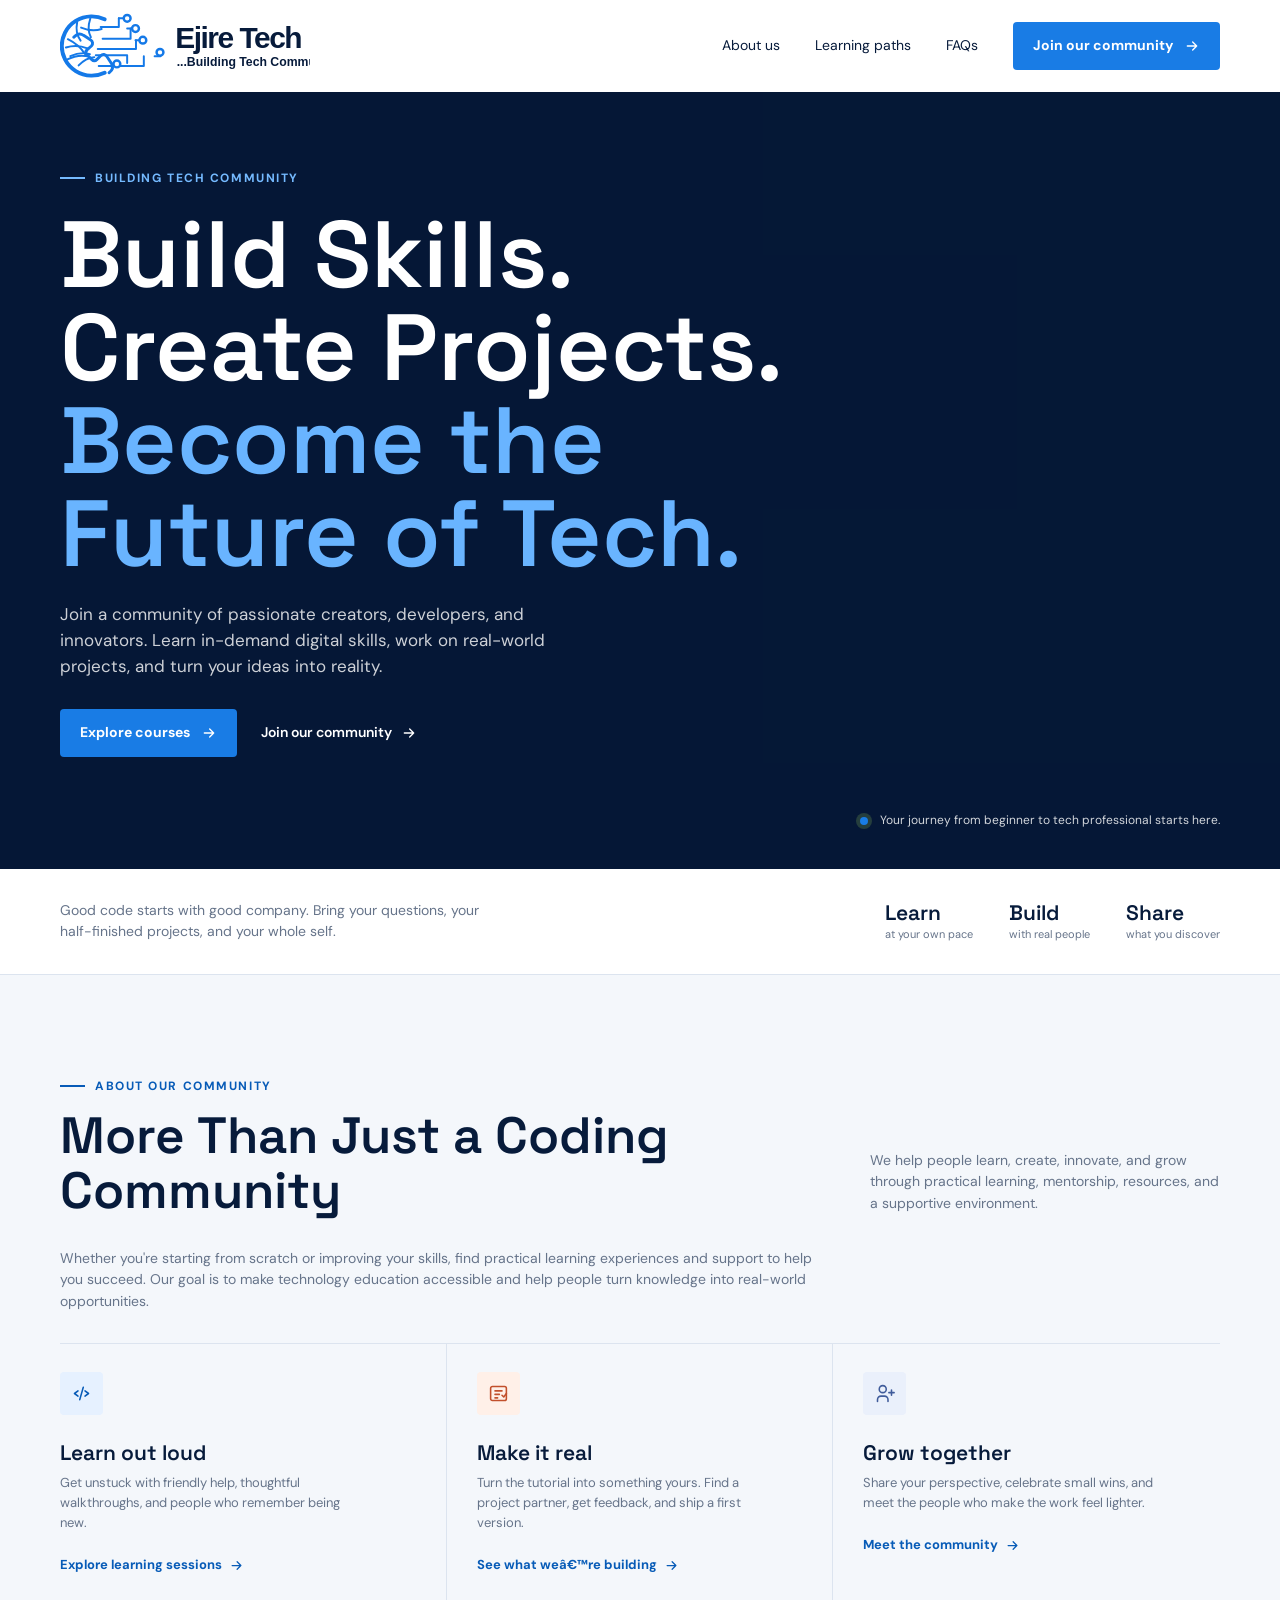
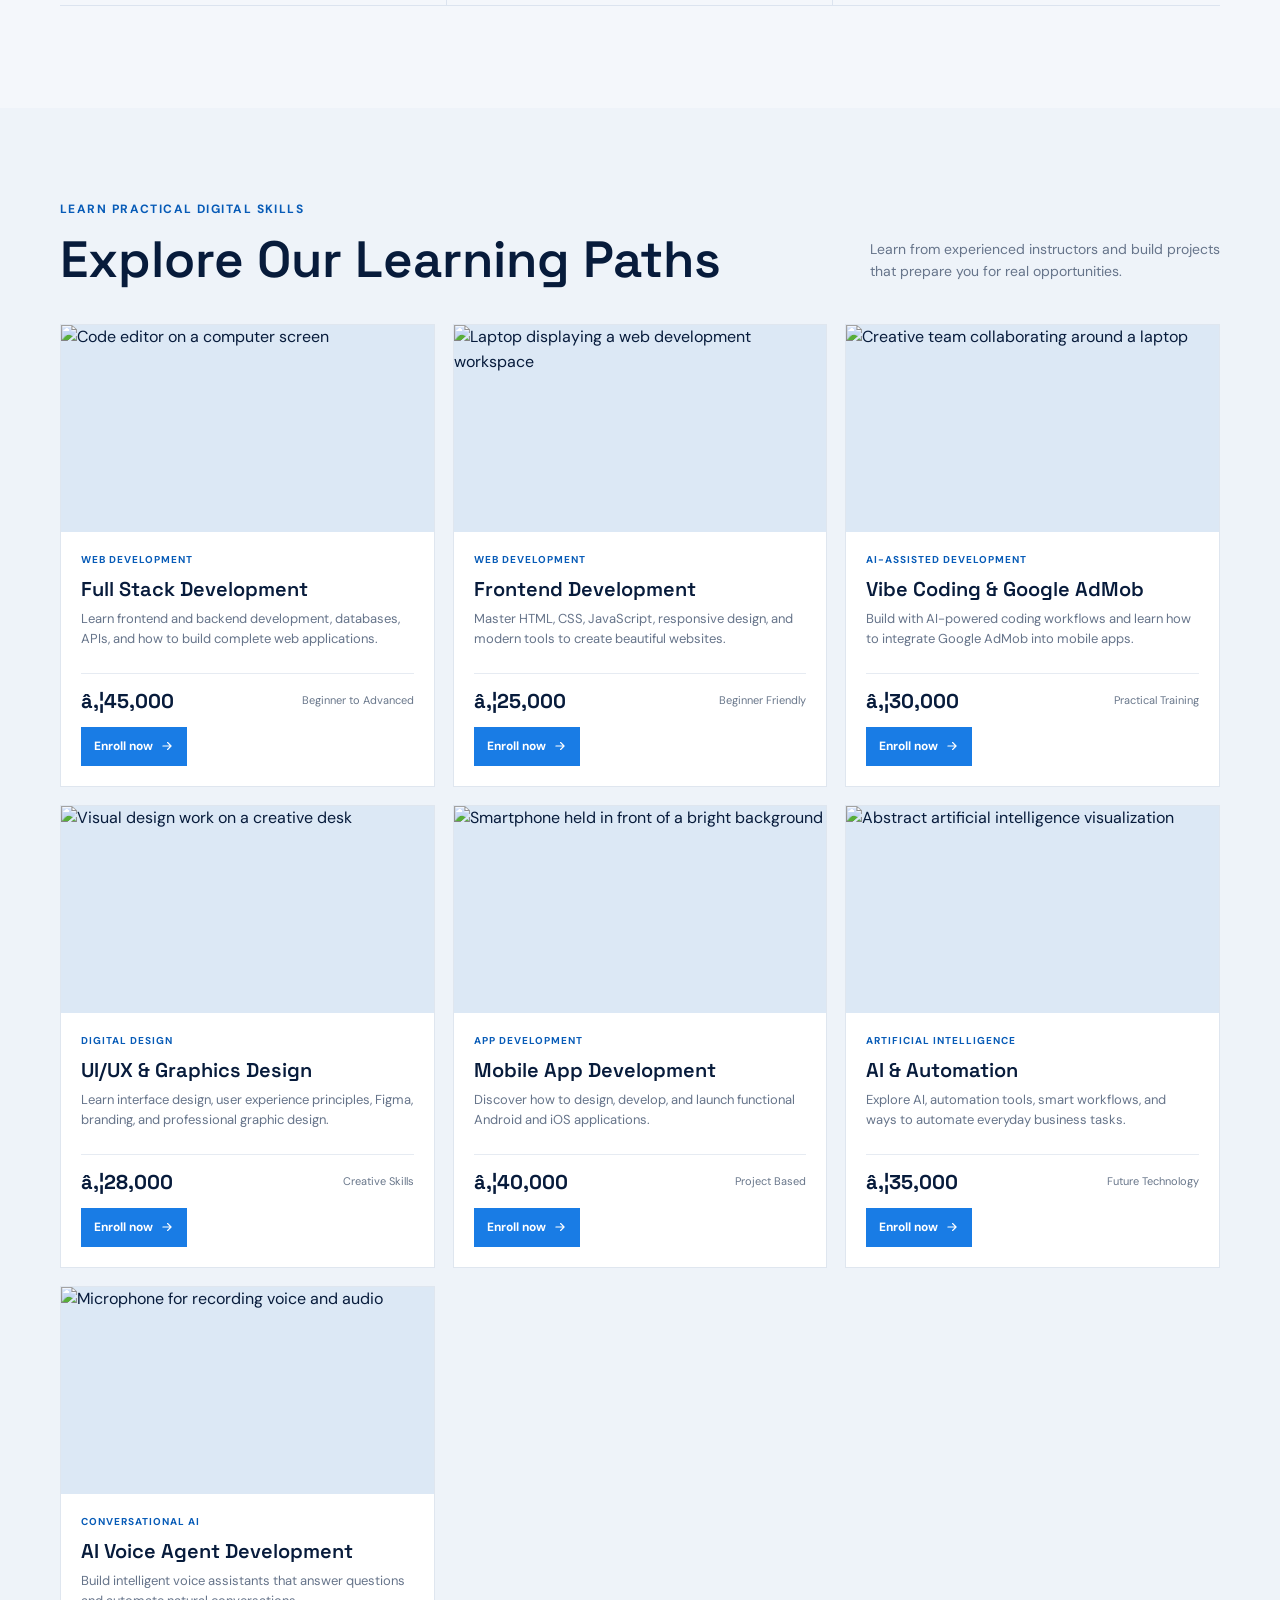
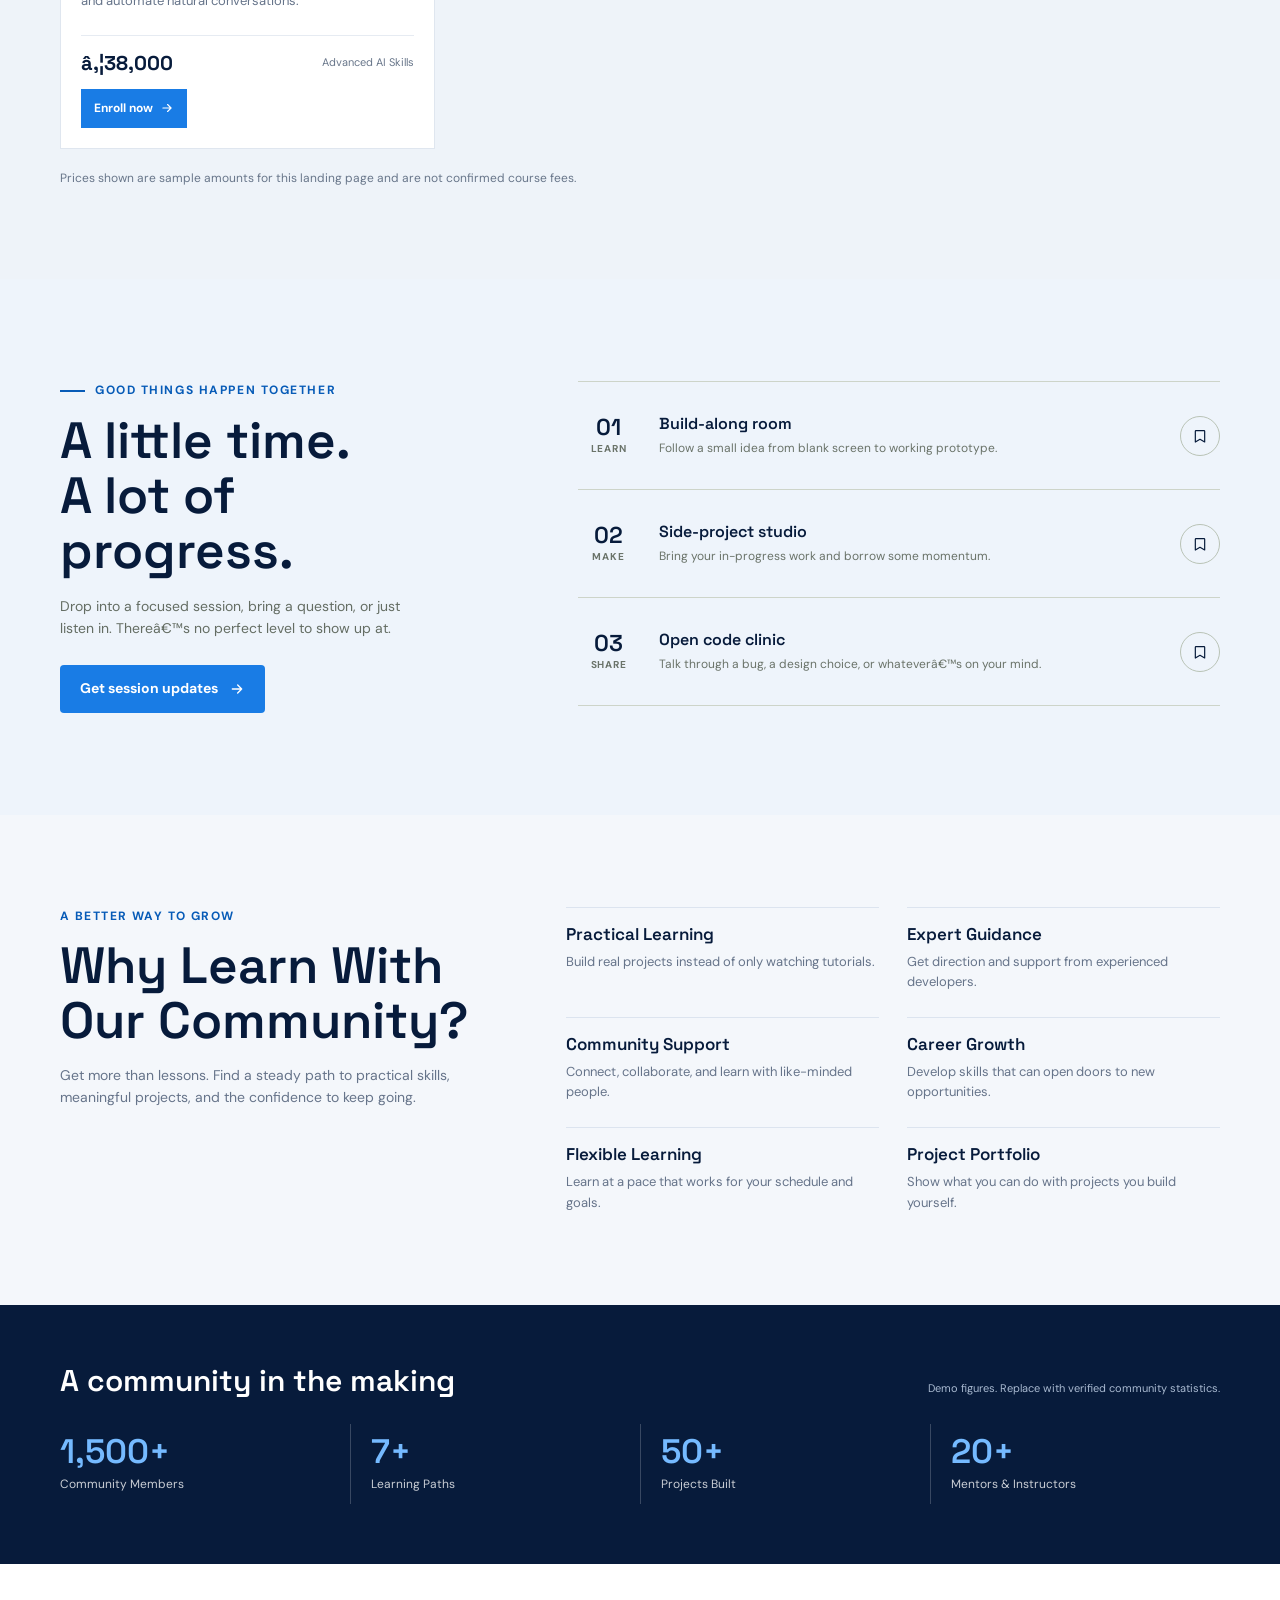
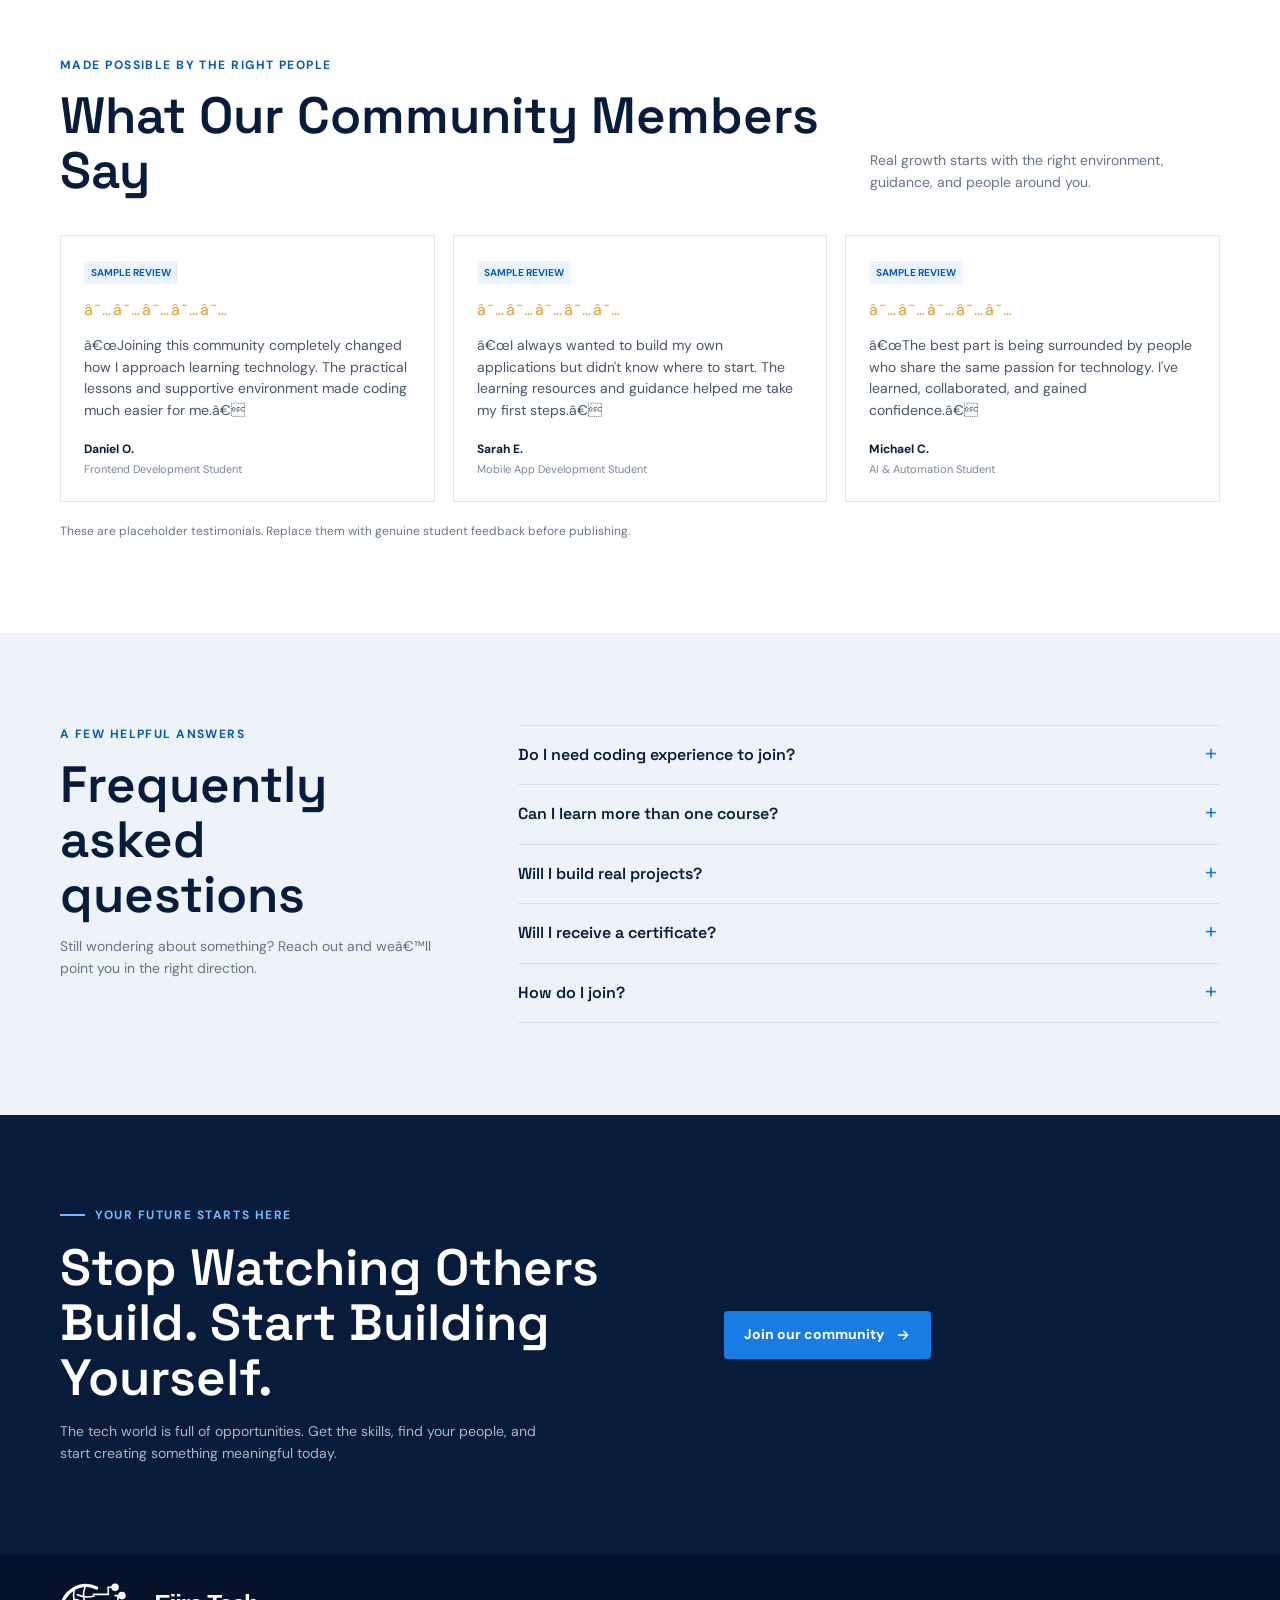
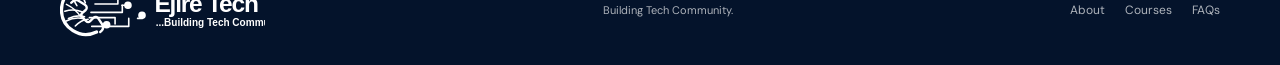
==== commit c9679446: "create login and reg ui" ====
--- a/index.html
+++ b/index.html
@@ -9,438 +9,7 @@
   <link rel="preconnect" href="https://fonts.googleapis.com">
   <link rel="preconnect" href="https://fonts.gstatic.com" crossorigin>
   <link href="https://fonts.googleapis.com/css2?family=DM+Sans:wght@400;500;600;700&family=Space+Grotesk:wght@400;500;600;700&display=swap" rel="stylesheet">
-  <style>
-    :root {
-      color-scheme: light;
-      --ink: #071b3b;
-      --forest: #071b3b;
-      --paper: #f4f7fb;
-      --white: #ffffff;
-      --green: #197ce5;
-      --green-dark: #075bb7;
-      --coral: #ff795f;
-      --line: #dce4ef;
-      --muted: #66748a;
-      --display: "Space Grotesk", sans-serif;
-      --body: "DM Sans", sans-serif;
-    }
-
-    * { box-sizing: border-box; }
-    html { scroll-behavior: smooth; }
-    body {
-      margin: 0;
-      background: var(--paper);
-      color: var(--ink);
-      font: 16px/1.55 var(--body);
-      -webkit-font-smoothing: antialiased;
-    }
-    a { color: inherit; text-decoration: none; }
-    button, input, select { font: inherit; }
-    button, a { -webkit-tap-highlight-color: transparent; }
-    .wrap { width: min(1160px, calc(100% - 64px)); margin-inline: auto; }
-
-    .hero {
-      position: relative;
-      min-height: 710px;
-      min-height: min(820px, 100svh);
-      overflow: hidden;
-      color: var(--white);
-      background-color: var(--forest);
-      background-image: url("https://images.unsplash.com/photo-1522071820081-009f0129c71c?auto=format&fit=crop&w=2200&q=85");
-      background-position: center 43%;
-      background-size: cover;
-      isolation: isolate;
-    }
-    .hero::before {
-      position: absolute;
-      z-index: -1;
-      inset: 0;
-      background: rgba(13, 30, 22, .72);
-      content: "";
-    }
-    .site-header {
-      position: relative;
-      z-index: 3;
-      display: flex;
-      align-items: center;
-      justify-content: space-between;
-      min-height: 92px;
-      border-bottom: 1px solid rgba(255,255,255,.2);
-    }
-    .brand {
-      display: inline-flex;
-      align-items: center;
-      gap: 11px;
-      font: 700 20px/1 var(--display);
-      letter-spacing: 0;
-    }
-    .brand-mark {
-      display: grid;
-      width: 35px;
-      aspect-ratio: 1;
-      place-items: center;
-      border-radius: 10px 10px 10px 3px;
-      background: var(--green);
-      color: var(--forest);
-      font: 700 18px/1 var(--display);
-    }
-    .brand span:last-child { color: var(--green); }
-    .nav-links { display: flex; align-items: center; gap: 35px; }
-    .nav-links a:not(.nav-join) { color: rgba(255,255,255,.82); font-size: 14px; }
-    .nav-links a:not(.nav-join):hover { color: var(--green); }
-    .nav-join, .button {
-      display: inline-flex;
-      min-height: 48px;
-      align-items: center;
-      justify-content: center;
-      gap: 11px;
-      padding: 0 20px;
-      border: 0;
-      border-radius: 4px;
-      background: var(--green);
-      color: var(--forest);
-      font-size: 14px;
-      font-weight: 700;
-      transition: background .2s ease, transform .2s ease;
-      cursor: pointer;
-    }
-    .nav-join:hover, .button:hover { background: #cff58f; transform: translateY(-2px); }
-    .menu-toggle {
-      display: none;
-      width: 44px;
-      height: 44px;
-      padding: 11px;
-      border: 1px solid rgba(255,255,255,.35);
-      border-radius: 4px;
-      background: transparent;
-      color: white;
-      cursor: pointer;
-    }
-    .menu-toggle svg { display: block; width: 20px; height: 20px; }
-
-    .hero-content {
-      display: grid;
-      min-height: 600px;
-      align-content: center;
-      justify-items: start;
-      padding: 77px 0 112px;
-    }
-    .eyebrow {
-      display: flex;
-      align-items: center;
-      gap: 10px;
-      color: var(--green);
-      font-size: 12px;
-      font-weight: 700;
-      letter-spacing: .13em;
-      text-transform: uppercase;
-    }
-    .eyebrow::before { width: 25px; height: 2px; background: currentColor; content: ""; }
-    h1, h2, h3, p { margin-top: 0; }
-    h1 {
-      max-width: 760px;
-      margin: 20px 0 21px;
-      font: 600 clamp(54px, 7.7vw, 94px)/.99 var(--display);
-      letter-spacing: 0;
-    }
-    h1 span { color: var(--green); }
-    .hero-copy { max-width: 490px; margin-bottom: 29px; color: rgba(255,255,255,.8); font-size: 17px; }
-    .hero-actions { display: flex; flex-wrap: wrap; align-items: center; gap: 24px; }
-    .text-link { display: inline-flex; align-items: center; gap: 9px; color: white; font-size: 14px; font-weight: 600; }
-    .text-link svg, .button svg, .nav-join svg { width: 16px; height: 16px; }
-    .hero-note {
-      position: absolute;
-      right: max(32px, calc((100vw - 1160px) / 2));
-      bottom: 39px;
-      display: flex;
-      align-items: center;
-      gap: 12px;
-      color: rgba(255,255,255,.82);
-      font-size: 12px;
-    }
-    .online-dot { width: 8px; height: 8px; border-radius: 50%; background: var(--green); box-shadow: 0 0 0 4px rgba(183,238,98,.18); }
-
-    .intro-strip { border-bottom: 1px solid var(--line); background: var(--white); }
-    .intro-inner { display: flex; min-height: 105px; align-items: center; justify-content: space-between; gap: 30px; }
-    .intro-inner p { max-width: 430px; margin: 0; color: var(--muted); font-size: 14px; }
-    .community-facts { display: flex; align-items: center; gap: 36px; }
-    .fact { display: grid; gap: 1px; }
-    .fact strong { font: 600 21px/1.2 var(--display); }
-    .fact span { color: var(--muted); font-size: 11px; }
-
-    .section { padding: 102px 0; }
-    .section-heading { display: flex; align-items: end; justify-content: space-between; gap: 30px; margin-bottom: 37px; }
-    .section-heading .eyebrow { color: var(--green-dark); }
-    h2 { margin: 13px 0 0; font: 600 clamp(34px, 4vw, 51px)/1.08 var(--display); letter-spacing: 0; }
-    .section-lead { max-width: 350px; margin: 0 0 4px; color: var(--muted); font-size: 14px; }
-    .tracks { display: grid; grid-template-columns: repeat(3, 1fr); border-top: 1px solid var(--line); border-bottom: 1px solid var(--line); }
-    .track {
-      min-height: 257px;
-      padding: 28px 30px 28px 0;
-      border-right: 1px solid var(--line);
-    }
-    .track + .track { padding-left: 30px; }
-    .track:last-child { border-right: 0; }
-    .track-icon {
-      display: grid;
-      width: 43px;
-      height: 43px;
-      place-items: center;
-      border-radius: 4px;
-      background: #e7f2d8;
-      color: var(--green-dark);
-    }
-    .track:nth-child(2) .track-icon { background: #ffe8de; color: #b64e3c; }
-    .track:nth-child(3) .track-icon { background: #e7e9f4; color: #525a88; }
-    .track-icon svg { width: 21px; height: 21px; }
-    .track h3 { margin: 25px 0 8px; font: 600 21px/1.2 var(--display); }
-    .track p { max-width: 300px; margin-bottom: 19px; color: var(--muted); font-size: 13px; }
-    .track-link { display: inline-flex; align-items: center; gap: 7px; color: var(--green-dark); font-size: 13px; font-weight: 700; }
-    .track-link svg { width: 15px; height: 15px; }
-
-    .sessions { background: #e9eee5; }
-    .sessions-layout { display: grid; grid-template-columns: .8fr 1.2fr; gap: 90px; align-items: start; }
-    .sessions-aside { position: sticky; top: 35px; }
-    .sessions-aside h2 { max-width: 360px; }
-    .sessions-aside > p { max-width: 340px; margin: 18px 0 25px; color: #646d63; font-size: 14px; }
-    .sessions-aside .button { background: var(--forest); color: white; }
-    .sessions-aside .button:hover { background: #294d3a; }
-    .event-list { border-top: 1px solid #cdd4c9; }
-    .event {
-      display: grid;
-      grid-template-columns: 61px 1fr auto;
-      align-items: center;
-      gap: 20px;
-      min-height: 108px;
-      border-bottom: 1px solid #cdd4c9;
-    }
-    .event-date { display: grid; justify-items: center; gap: 0; }
-    .event-date strong { font: 600 23px/1.1 var(--display); }
-    .event-date span { color: #6a7369; font-size: 10px; font-weight: 700; letter-spacing: .08em; }
-    .event-info h3 { margin: 0 0 4px; font: 600 16px/1.3 var(--display); }
-    .event-info p { margin: 0; color: #6a7369; font-size: 12px; }
-    .event-rsvp {
-      display: grid;
-      width: 40px;
-      height: 40px;
-      place-items: center;
-      border: 1px solid #b9c3b6;
-      border-radius: 50%;
-      background: transparent;
-      color: var(--ink);
-      cursor: pointer;
-      transition: .2s ease;
-    }
-    .event-rsvp:hover, .event-rsvp[aria-pressed="true"] { border-color: var(--forest); background: var(--forest); color: white; }
-    .event-rsvp svg { width: 16px; height: 16px; }
-
-    .join { padding: 91px 0; background: var(--forest); color: white; }
-    .join-inner { display: grid; grid-template-columns: 1fr .8fr; align-items: center; gap: 80px; }
-    .join .eyebrow { color: var(--green); }
-    .join h2 { max-width: 550px; margin-top: 15px; }
-    .join-copy { max-width: 440px; margin: 16px 0 0; color: rgba(255,255,255,.68); font-size: 14px; }
-    .join-form { display: grid; gap: 13px; }
-    .join-form label { color: rgba(255,255,255,.78); font-size: 12px; font-weight: 600; }
-    .input-row { display: flex; gap: 9px; }
-    .join-form input {
-      min-width: 0;
-      min-height: 50px;
-      flex: 1;
-      padding: 0 14px;
-      border: 1px solid rgba(255,255,255,.32);
-      border-radius: 4px;
-      outline: 0;
-      background: rgba(255,255,255,.07);
-      color: white;
-    }
-    .join-form input::placeholder { color: rgba(255,255,255,.5); }
-    .join-form input:focus { border-color: var(--green); }
-    .join-form .button { min-height: 50px; white-space: nowrap; }
-    .form-status { min-height: 22px; margin: 0; color: var(--green); font-size: 12px; }
-
-    footer { padding: 27px 0; background: #101c16; color: rgba(255,255,255,.68); }
-    .footer-inner { display: flex; align-items: center; justify-content: space-between; gap: 20px; }
-    footer .brand { color: white; font-size: 16px; }
-    footer .brand-mark { width: 29px; font-size: 15px; }
-    footer p { margin: 0; font-size: 11px; }
-    .footer-links { display: flex; gap: 20px; font-size: 12px; }
-    .footer-links a:hover { color: var(--green); }
-
-    .brand { gap: 0; }
-    .brand-logo { display: block; width: 250px; height: auto; }
-    .brand-mark, .brand > span:not(.brand-mark) { display: none; }
-    .hero::before { background: rgba(5, 23, 53, .78); }
-    .hero h1 span { color: #69b4ff; }
-    .hero .button, .nav-join, .join-form .button { background: #197ce5; color: white; }
-    .hero .button:hover, .nav-join:hover, .join-form .button:hover { background: #3695f3; }
-    .menu-toggle { border-color: rgba(255,255,255,.45); }
-    .intro-strip { background: white; }
-    .section-heading .eyebrow, .eyebrow { color: var(--green-dark); }
-    .hero .eyebrow, .join .eyebrow { color: #75baff; }
-    .track-icon, .track:nth-child(2) .track-icon, .track:nth-child(3) .track-icon { background: #e6f1ff; color: #075bb7; }
-    .track:nth-child(2) .track-icon { background: #fff0e8; color: #c2502c; }
-    .track:nth-child(3) .track-icon { background: #eaf0fb; color: #405c9b; }
-    .track-link { color: #075bb7; }
-    .sessions { background: #eef4fb; }
-    .sessions-aside .button { background: #197ce5; }
-    .sessions-aside .button:hover { background: #3695f3; }
-    .join { background: #071b3b; }
-    .join-form input:focus { border-color: #69b4ff; }
-    .form-status { color: #8bc7ff; }
-    footer { background: #04132b; }
-    footer .brand-logo { width: 205px; filter: brightness(0) invert(1); }
-    .site-header.wrap { width: 100%; max-width: none; padding-inline: max(32px, calc((100% - 1160px) / 2)); border: 0; background: white; }
-    .site-header .nav-links a:not(.nav-join) { color: #071b3b; }
-    .site-header .nav-links a:not(.nav-join):hover { color: #075bb7; }
-    .site-header .menu-toggle { border-color: #dce4ef; color: #071b3b; }
-    .site-header .nav-links { background: white; }
-
-    .content-section { padding: 92px 0; }
-    .section-kicker { margin-bottom: 12px; color: #075bb7; font-size: 12px; font-weight: 700; letter-spacing: .12em; text-transform: uppercase; }
-    .about-grid { display: grid; grid-template-columns: 1fr .85fr; align-items: center; gap: 70px; }
-    .about-copy { max-width: 610px; color: #53637a; font-size: 15px; }
-    .about-copy p:last-child { margin-bottom: 0; }
-    .community-about { max-width: 760px; margin: -8px 0 30px; color: #66748a; font-size: 14px; }
-    .about-panel { padding: 30px; border-left: 3px solid #197ce5; background: white; }
-    .about-panel h3 { margin-bottom: 16px; font: 600 21px/1.2 var(--display); }
-    .about-list { display: grid; gap: 14px; margin: 0; padding: 0; list-style: none; }
-    .about-list li { display: flex; align-items: center; gap: 11px; color: #53637a; font-size: 14px; }
-    .about-list svg { width: 18px; height: 18px; flex: 0 0 auto; color: #197ce5; }
-    .courses { background: #eef3f9; }
-    .courses .section-heading { align-items: end; }
-    .courses-grid { display: grid; grid-template-columns: repeat(3, minmax(0, 1fr)); gap: 18px; }
-    .course-card { overflow: hidden; border: 1px solid #dfe6ef; background: white; }
-    .course-image { display: block; width: 100%; aspect-ratio: 1.8; object-fit: cover; background: #dce8f5; }
-    .course-content { display: flex; min-height: 254px; flex-direction: column; align-items: start; padding: 20px; }
-    .course-type { margin-bottom: 10px; color: #075bb7; font-size: 10px; font-weight: 700; letter-spacing: .1em; text-transform: uppercase; }
-    .course-content h3 { margin: 0 0 8px; font: 600 20px/1.2 var(--display); }
-    .course-content p { margin: 0 0 17px; color: #66748a; font-size: 13px; }
-    .course-meta { display: flex; width: 100%; align-items: center; justify-content: space-between; gap: 10px; margin-top: auto; padding-top: 15px; border-top: 1px solid #e6ebf2; }
-    .course-price { font: 700 20px/1.2 var(--display); white-space: nowrap; }
-    .course-level { color: #68768a; font-size: 11px; text-align: right; }
-    .course-action { display: inline-flex; min-height: 39px; align-items: center; justify-content: center; gap: 7px; margin-top: 14px; padding: 0 13px; background: #197ce5; color: white; font-size: 12px; font-weight: 700; }
-    .course-action:hover { background: #075bb7; }
-    .course-action svg { width: 14px; height: 14px; }
-    .sample-note { margin: 20px 0 0; color: #68768a; font-size: 12px; }
-    .why-layout { display: grid; grid-template-columns: .8fr 1.2fr; gap: 70px; align-items: start; }
-    .why-layout > div:first-child > p { max-width: 390px; margin-top: 17px; color: #66748a; font-size: 14px; }
-    .why-grid { display: grid; grid-template-columns: repeat(2, minmax(0, 1fr)); gap: 25px 28px; }
-    .why-item { padding-top: 15px; border-top: 1px solid #dce4ef; }
-    .why-item h3 { margin: 0 0 7px; font: 600 17px/1.3 var(--display); }
-    .why-item p { margin: 0; color: #66748a; font-size: 13px; }
-    .metrics { padding: 60px 0; background: #071b3b; color: white; }
-    .metrics-head { display: flex; align-items: end; justify-content: space-between; gap: 20px; margin-bottom: 27px; }
-    .metrics-head h2 { margin: 0; font-size: 30px; }
-    .metrics-head p { margin: 0; color: #a9bad1; font-size: 11px; }
-    .metrics-grid { display: grid; grid-template-columns: repeat(4, 1fr); }
-    .metric { padding: 8px 20px; border-left: 1px solid rgba(255,255,255,.2); }
-    .metric:first-child { padding-left: 0; border-left: 0; }
-    .metric strong { display: block; color: #75baff; font: 600 34px/1.15 var(--display); }
-    .metric span { color: rgba(255,255,255,.78); font-size: 12px; }
-    .testimonials { background: white; }
-    .testimonial-grid { display: grid; grid-template-columns: repeat(3, minmax(0, 1fr)); gap: 18px; }
-    .testimonial { padding: 23px; border: 1px solid #dfe6ef; background: #fff; }
-    .testimonial-label { display: inline-block; margin-bottom: 14px; padding: 4px 7px; background: #eaf3ff; color: #075bb7; font-size: 10px; font-weight: 700; text-transform: uppercase; }
-    .stars { margin-bottom: 12px; color: #e49a32; letter-spacing: 2px; }
-    .testimonial blockquote { margin: 0 0 18px; color: #47566d; font-size: 14px; }
-    .testimonial footer { padding: 0; background: transparent; color: #071b3b; font-size: 12px; font-weight: 700; }
-    .testimonial footer span { display: block; margin-top: 3px; color: #78869a; font-size: 11px; font-weight: 400; }
-    .faq { background: #eef3f9; }
-    .faq-layout { display: grid; grid-template-columns: .7fr 1.3fr; gap: 80px; align-items: start; }
-    .faq-layout > div:first-child > p { margin-top: 14px; color: #66748a; font-size: 14px; }
-    .faq-list { border-top: 1px solid #d6e0ec; }
-    .faq-list details { border-bottom: 1px solid #d6e0ec; }
-    .faq-list summary { position: relative; padding: 18px 34px 18px 0; font: 600 16px/1.4 var(--display); cursor: pointer; list-style: none; }
-    .faq-list summary::-webkit-details-marker { display: none; }
-    .faq-list summary::after { position: absolute; top: 16px; right: 3px; color: #197ce5; content: "+"; font: 400 22px/1 var(--body); }
-    .faq-list details[open] summary::after { content: "−"; }
-    .faq-list details p { max-width: 590px; margin: 0; padding: 0 30px 19px 0; color: #66748a; font-size: 13px; }
-    .join .join-inner { grid-template-columns: 1fr .85fr; }
-    .join h2 { max-width: 650px; }
-    .join .eyebrow { color: #75baff; }
-    .join-copy { max-width: 500px; }
-    .join-form .button { background: #197ce5; }
-    .join-form .button:hover { background: #3695f3; }
-
-    @media (max-width: 760px) {
-      .brand-logo { width: 205px; }
-      footer .brand-logo { width: 185px; }
-      .about-grid, .why-layout, .faq-layout, .join .join-inner { grid-template-columns: 1fr; gap: 30px; }
-      .content-section { padding: 68px 0; }
-      .about-panel { padding: 22px; }
-      .courses .section-heading { align-items: start; }
-      .courses-grid { grid-template-columns: repeat(2, minmax(0, 1fr)); gap: 12px; }
-      .course-content { min-height: 270px; padding: 15px; }
-      .course-content h3 { font-size: 17px; }
-      .course-price { font-size: 17px; }
-      .why-grid { gap: 20px; }
-      .testimonial-grid { grid-template-columns: 1fr; }
-      .metrics-head { align-items: start; flex-direction: column; }
-      .metrics-grid { grid-template-columns: repeat(2, 1fr); gap: 22px 0; }
-      .metric:nth-child(3) { padding-left: 0; border-left: 0; }
-      .metric strong { font-size: 30px; }
-      .faq-layout { gap: 25px; }
-    }
-    @media (max-width: 430px) {
-      .courses-grid { grid-template-columns: 1fr; }
-      .course-image { aspect-ratio: 1.95; }
-      .course-content { min-height: 240px; }
-      .why-grid { grid-template-columns: 1fr; }
-      .metrics-grid { gap: 18px 0; }
-      .metric { padding-inline: 12px; }
-    }
-
-    @media (max-width: 760px) {
-      .wrap { width: min(100% - 40px, 560px); }
-      .hero { min-height: 720px; min-height: min(790px, 100svh); background-position: 57% center; }
-      .site-header { min-height: 76px; }
-      .site-header.wrap { padding-inline: 20px; }
-      .site-header .nav-links { border-color: #dce4ef; }
-      .brand { font-size: 18px; }
-      .menu-toggle { display: block; }
-      .nav-links {
-        position: absolute;
-        top: 67px;
-        right: 0;
-        left: 0;
-        display: none;
-        align-items: stretch;
-        gap: 0;
-        padding: 9px 18px 18px;
-        border: 1px solid rgba(255,255,255,.18);
-        background: var(--forest);
-      }
-      .nav-links.is-open { display: grid; }
-      .nav-links a:not(.nav-join) { padding: 12px 0; }
-      .nav-join { margin-top: 7px; }
-      .hero-content { min-height: 620px; padding: 90px 0 115px; }
-      h1 { font-size: clamp(53px, 13vw, 76px); }
-      .hero-copy { max-width: 380px; font-size: 15px; }
-      .hero-note { right: 20px; bottom: 23px; left: 20px; justify-content: flex-end; font-size: 11px; }
-      .intro-inner { min-height: auto; align-items: start; flex-direction: column; padding-block: 25px; gap: 20px; }
-      .community-facts { width: 100%; justify-content: space-between; gap: 10px; }
-      .section { padding: 72px 0; }
-      .section-heading { align-items: start; flex-direction: column; gap: 12px; margin-bottom: 24px; }
-      .section-lead { max-width: 440px; }
-      .tracks { grid-template-columns: 1fr; }
-      .track, .track + .track { min-height: auto; padding: 23px 0; border-right: 0; border-bottom: 1px solid var(--line); }
-      .track:last-child { border-bottom: 0; }
-      .track h3 { margin-top: 16px; }
-      .sessions-layout { grid-template-columns: 1fr; gap: 36px; }
-      .sessions-aside { position: static; }
-      .event { grid-template-columns: 48px 1fr auto; gap: 12px; min-height: 96px; }
-      .event-info h3 { font-size: 14px; }
-      .event-info p { font-size: 11px; }
-      .join { padding: 72px 0; }
-      .join-inner { grid-template-columns: 1fr; gap: 30px; }
-      .input-row { flex-direction: column; }
-      .footer-inner { align-items: flex-start; flex-wrap: wrap; }
-      .footer-inner > p { order: 3; width: 100%; }
-    }
-    @media (prefers-reduced-motion: reduce) {
-      *, *::before, *::after { scroll-behavior: auto !important; transition-duration: .01ms !important; }
-    }
-  </style>
+  <link rel="stylesheet" href="styles.css">
 </head>
 <body>
   <main>
@@ -456,7 +25,7 @@
           <a href="#community">About us</a>
           <a href="#courses">Learning paths</a>
           <a href="#faq">FAQs</a>
-          <a href="#join" class="nav-join">Join our community <svg viewBox="0 0 24 24" fill="none" stroke="currentColor" stroke-width="2" stroke-linecap="round" stroke-linejoin="round" aria-hidden="true"><path d="M5 12h14M13 6l6 6-6 6"/></svg></a>
+          <a href="login.html" class="nav-join">Join our community <svg viewBox="0 0 24 24" fill="none" stroke="currentColor" stroke-width="2" stroke-linecap="round" stroke-linejoin="round" aria-hidden="true"><path d="M5 12h14M13 6l6 6-6 6"/></svg></a>
         </nav>
       </header>
       <div class="hero-content wrap">
@@ -465,7 +34,7 @@
         <p class="hero-copy">Join a community of passionate creators, developers, and innovators. Learn in-demand digital skills, work on real-world projects, and turn your ideas into reality.</p>
         <div class="hero-actions">
           <a class="button" href="#courses">Explore courses <svg viewBox="0 0 24 24" fill="none" stroke="currentColor" stroke-width="2" stroke-linecap="round" stroke-linejoin="round" aria-hidden="true"><path d="M5 12h14M13 6l6 6-6 6"/></svg></a>
-          <a class="text-link" href="#join">Join our community <svg viewBox="0 0 24 24" fill="none" stroke="currentColor" stroke-width="2" stroke-linecap="round" stroke-linejoin="round" aria-hidden="true"><path d="M5 12h14M13 6l6 6-6 6"/></svg></a>
+          <a class="text-link" href="login.html">Join our community <svg viewBox="0 0 24 24" fill="none" stroke="currentColor" stroke-width="2" stroke-linecap="round" stroke-linejoin="round" aria-hidden="true"><path d="M5 12h14M13 6l6 6-6 6"/></svg></a>
         </div>
       </div>
       <div class="hero-note"><span class="online-dot" aria-hidden="true"></span> Your journey from beginner to tech professional starts here.</div>
@@ -503,13 +72,13 @@
             <div class="track-icon" aria-hidden="true"><svg viewBox="0 0 24 24" fill="none" stroke="currentColor" stroke-width="1.8" stroke-linecap="round" stroke-linejoin="round"><rect x="3" y="4" width="18" height="16" rx="2"/><path d="M8 9h8M8 13h5M8 17h3"/><path d="m16 14 2 2 3-4"/></svg></div>
             <h3>Make it real</h3>
             <p>Turn the tutorial into something yours. Find a project partner, get feedback, and ship a first version.</p>
-            <a class="track-link" href="#sessions">See what we’re building <svg viewBox="0 0 24 24" fill="none" stroke="currentColor" stroke-width="2" stroke-linecap="round" stroke-linejoin="round" aria-hidden="true"><path d="M5 12h14M13 6l6 6-6 6"/></svg></a>
+            <a class="track-link" href="#sessions">See what weâ€™re building <svg viewBox="0 0 24 24" fill="none" stroke="currentColor" stroke-width="2" stroke-linecap="round" stroke-linejoin="round" aria-hidden="true"><path d="M5 12h14M13 6l6 6-6 6"/></svg></a>
           </article>
           <article class="track">
             <div class="track-icon" aria-hidden="true"><svg viewBox="0 0 24 24" fill="none" stroke="currentColor" stroke-width="1.8" stroke-linecap="round" stroke-linejoin="round"><path d="M16 21v-2a4 4 0 0 0-4-4H8a4 4 0 0 0-4 4v2M10 11a4 4 0 1 0 0-8 4 4 0 0 0 0 8ZM20 8v6M23 11h-6"/></svg></div>
             <h3>Grow together</h3>
             <p>Share your perspective, celebrate small wins, and meet the people who make the work feel lighter.</p>
-            <a class="track-link" href="#join">Meet the community <svg viewBox="0 0 24 24" fill="none" stroke="currentColor" stroke-width="2" stroke-linecap="round" stroke-linejoin="round" aria-hidden="true"><path d="M5 12h14M13 6l6 6-6 6"/></svg></a>
+            <a class="track-link" href="login.html">Meet the community <svg viewBox="0 0 24 24" fill="none" stroke="currentColor" stroke-width="2" stroke-linecap="round" stroke-linejoin="round" aria-hidden="true"><path d="M5 12h14M13 6l6 6-6 6"/></svg></a>
           </article>
         </div>
       </div>
@@ -522,13 +91,13 @@
           <p class="section-lead">Learn from experienced instructors and build projects that prepare you for real opportunities.</p>
         </div>
         <div class="courses-grid">
-          <article class="course-card"><img class="course-image" src="https://images.unsplash.com/photo-1555066931-4365d14bab8c?auto=format&amp;fit=crop&amp;w=900&amp;q=80" alt="Code editor on a computer screen" loading="lazy"><div class="course-content"><span class="course-type">Web development</span><h3>Full Stack Development</h3><p>Learn frontend and backend development, databases, APIs, and how to build complete web applications.</p><div class="course-meta"><strong class="course-price">₦45,000</strong><span class="course-level">Beginner to Advanced</span></div><a class="course-action" href="#join">Enroll now <svg viewBox="0 0 24 24" fill="none" stroke="currentColor" stroke-width="2" stroke-linecap="round" stroke-linejoin="round" aria-hidden="true"><path d="M5 12h14M13 6l6 6-6 6"/></svg></a></div></article>
-          <article class="course-card"><img class="course-image" src="https://images.unsplash.com/photo-1498050108023-c5249f4df085?auto=format&amp;fit=crop&amp;w=900&amp;q=80" alt="Laptop displaying a web development workspace" loading="lazy"><div class="course-content"><span class="course-type">Web development</span><h3>Frontend Development</h3><p>Master HTML, CSS, JavaScript, responsive design, and modern tools to create beautiful websites.</p><div class="course-meta"><strong class="course-price">₦25,000</strong><span class="course-level">Beginner Friendly</span></div><a class="course-action" href="#join">Enroll now <svg viewBox="0 0 24 24" fill="none" stroke="currentColor" stroke-width="2" stroke-linecap="round" stroke-linejoin="round" aria-hidden="true"><path d="M5 12h14M13 6l6 6-6 6"/></svg></a></div></article>
-          <article class="course-card"><img class="course-image" src="https://images.unsplash.com/photo-1519389950473-47ba0277781c?auto=format&amp;fit=crop&amp;w=900&amp;q=80" alt="Creative team collaborating around a laptop" loading="lazy"><div class="course-content"><span class="course-type">AI-assisted development</span><h3>Vibe Coding &amp; Google AdMob</h3><p>Build with AI-powered coding workflows and learn how to integrate Google AdMob into mobile apps.</p><div class="course-meta"><strong class="course-price">₦30,000</strong><span class="course-level">Practical Training</span></div><a class="course-action" href="#join">Enroll now <svg viewBox="0 0 24 24" fill="none" stroke="currentColor" stroke-width="2" stroke-linecap="round" stroke-linejoin="round" aria-hidden="true"><path d="M5 12h14M13 6l6 6-6 6"/></svg></a></div></article>
-          <article class="course-card"><img class="course-image" src="https://images.unsplash.com/photo-1586717791821-3f44a563fa4c?auto=format&amp;fit=crop&amp;w=900&amp;q=80" alt="Visual design work on a creative desk" loading="lazy"><div class="course-content"><span class="course-type">Digital design</span><h3>UI/UX &amp; Graphics Design</h3><p>Learn interface design, user experience principles, Figma, branding, and professional graphic design.</p><div class="course-meta"><strong class="course-price">₦28,000</strong><span class="course-level">Creative Skills</span></div><a class="course-action" href="#join">Enroll now <svg viewBox="0 0 24 24" fill="none" stroke="currentColor" stroke-width="2" stroke-linecap="round" stroke-linejoin="round" aria-hidden="true"><path d="M5 12h14M13 6l6 6-6 6"/></svg></a></div></article>
-          <article class="course-card"><img class="course-image" src="https://images.unsplash.com/photo-1511707171634-5f897ff02aa9?auto=format&amp;fit=crop&amp;w=900&amp;q=80" alt="Smartphone held in front of a bright background" loading="lazy"><div class="course-content"><span class="course-type">App development</span><h3>Mobile App Development</h3><p>Discover how to design, develop, and launch functional Android and iOS applications.</p><div class="course-meta"><strong class="course-price">₦40,000</strong><span class="course-level">Project Based</span></div><a class="course-action" href="#join">Enroll now <svg viewBox="0 0 24 24" fill="none" stroke="currentColor" stroke-width="2" stroke-linecap="round" stroke-linejoin="round" aria-hidden="true"><path d="M5 12h14M13 6l6 6-6 6"/></svg></a></div></article>
-          <article class="course-card"><img class="course-image" src="https://images.unsplash.com/photo-1677442136019-21780ecad995?auto=format&amp;fit=crop&amp;w=900&amp;q=80" alt="Abstract artificial intelligence visualization" loading="lazy"><div class="course-content"><span class="course-type">Artificial intelligence</span><h3>AI &amp; Automation</h3><p>Explore AI, automation tools, smart workflows, and ways to automate everyday business tasks.</p><div class="course-meta"><strong class="course-price">₦35,000</strong><span class="course-level">Future Technology</span></div><a class="course-action" href="#join">Enroll now <svg viewBox="0 0 24 24" fill="none" stroke="currentColor" stroke-width="2" stroke-linecap="round" stroke-linejoin="round" aria-hidden="true"><path d="M5 12h14M13 6l6 6-6 6"/></svg></a></div></article>
-          <article class="course-card"><img class="course-image" src="https://images.unsplash.com/photo-1590602847861-f357a9332bbc?auto=format&amp;fit=crop&amp;w=900&amp;q=80" alt="Microphone for recording voice and audio" loading="lazy"><div class="course-content"><span class="course-type">Conversational AI</span><h3>AI Voice Agent Development</h3><p>Build intelligent voice assistants that answer questions and automate natural conversations.</p><div class="course-meta"><strong class="course-price">₦38,000</strong><span class="course-level">Advanced AI Skills</span></div><a class="course-action" href="#join">Enroll now <svg viewBox="0 0 24 24" fill="none" stroke="currentColor" stroke-width="2" stroke-linecap="round" stroke-linejoin="round" aria-hidden="true"><path d="M5 12h14M13 6l6 6-6 6"/></svg></a></div></article>
+          <article class="course-card"><img class="course-image" src="https://images.unsplash.com/photo-1555066931-4365d14bab8c?auto=format&amp;fit=crop&amp;w=900&amp;q=80" alt="Code editor on a computer screen" loading="lazy"><div class="course-content"><span class="course-type">Web development</span><h3>Full Stack Development</h3><p>Learn frontend and backend development, databases, APIs, and how to build complete web applications.</p><div class="course-meta"><strong class="course-price">â‚¦45,000</strong><span class="course-level">Beginner to Advanced</span></div><a class="course-action" href="register.html">Enroll now <svg viewBox="0 0 24 24" fill="none" stroke="currentColor" stroke-width="2" stroke-linecap="round" stroke-linejoin="round" aria-hidden="true"><path d="M5 12h14M13 6l6 6-6 6"/></svg></a></div></article>
+          <article class="course-card"><img class="course-image" src="https://images.unsplash.com/photo-1498050108023-c5249f4df085?auto=format&amp;fit=crop&amp;w=900&amp;q=80" alt="Laptop displaying a web development workspace" loading="lazy"><div class="course-content"><span class="course-type">Web development</span><h3>Frontend Development</h3><p>Master HTML, CSS, JavaScript, responsive design, and modern tools to create beautiful websites.</p><div class="course-meta"><strong class="course-price">â‚¦25,000</strong><span class="course-level">Beginner Friendly</span></div><a class="course-action" href="register.html">Enroll now <svg viewBox="0 0 24 24" fill="none" stroke="currentColor" stroke-width="2" stroke-linecap="round" stroke-linejoin="round" aria-hidden="true"><path d="M5 12h14M13 6l6 6-6 6"/></svg></a></div></article>
+          <article class="course-card"><img class="course-image" src="https://images.unsplash.com/photo-1519389950473-47ba0277781c?auto=format&amp;fit=crop&amp;w=900&amp;q=80" alt="Creative team collaborating around a laptop" loading="lazy"><div class="course-content"><span class="course-type">AI-assisted development</span><h3>Vibe Coding &amp; Google AdMob</h3><p>Build with AI-powered coding workflows and learn how to integrate Google AdMob into mobile apps.</p><div class="course-meta"><strong class="course-price">â‚¦30,000</strong><span class="course-level">Practical Training</span></div><a class="course-action" href="register.html">Enroll now <svg viewBox="0 0 24 24" fill="none" stroke="currentColor" stroke-width="2" stroke-linecap="round" stroke-linejoin="round" aria-hidden="true"><path d="M5 12h14M13 6l6 6-6 6"/></svg></a></div></article>
+          <article class="course-card"><img class="course-image" src="https://images.unsplash.com/photo-1586717791821-3f44a563fa4c?auto=format&amp;fit=crop&amp;w=900&amp;q=80" alt="Visual design work on a creative desk" loading="lazy"><div class="course-content"><span class="course-type">Digital design</span><h3>UI/UX &amp; Graphics Design</h3><p>Learn interface design, user experience principles, Figma, branding, and professional graphic design.</p><div class="course-meta"><strong class="course-price">â‚¦28,000</strong><span class="course-level">Creative Skills</span></div><a class="course-action" href="register.html">Enroll now <svg viewBox="0 0 24 24" fill="none" stroke="currentColor" stroke-width="2" stroke-linecap="round" stroke-linejoin="round" aria-hidden="true"><path d="M5 12h14M13 6l6 6-6 6"/></svg></a></div></article>
+          <article class="course-card"><img class="course-image" src="https://images.unsplash.com/photo-1511707171634-5f897ff02aa9?auto=format&amp;fit=crop&amp;w=900&amp;q=80" alt="Smartphone held in front of a bright background" loading="lazy"><div class="course-content"><span class="course-type">App development</span><h3>Mobile App Development</h3><p>Discover how to design, develop, and launch functional Android and iOS applications.</p><div class="course-meta"><strong class="course-price">â‚¦40,000</strong><span class="course-level">Project Based</span></div><a class="course-action" href="register.html">Enroll now <svg viewBox="0 0 24 24" fill="none" stroke="currentColor" stroke-width="2" stroke-linecap="round" stroke-linejoin="round" aria-hidden="true"><path d="M5 12h14M13 6l6 6-6 6"/></svg></a></div></article>
+          <article class="course-card"><img class="course-image" src="https://images.unsplash.com/photo-1677442136019-21780ecad995?auto=format&amp;fit=crop&amp;w=900&amp;q=80" alt="Abstract artificial intelligence visualization" loading="lazy"><div class="course-content"><span class="course-type">Artificial intelligence</span><h3>AI &amp; Automation</h3><p>Explore AI, automation tools, smart workflows, and ways to automate everyday business tasks.</p><div class="course-meta"><strong class="course-price">â‚¦35,000</strong><span class="course-level">Future Technology</span></div><a class="course-action" href="register.html">Enroll now <svg viewBox="0 0 24 24" fill="none" stroke="currentColor" stroke-width="2" stroke-linecap="round" stroke-linejoin="round" aria-hidden="true"><path d="M5 12h14M13 6l6 6-6 6"/></svg></a></div></article>
+          <article class="course-card"><img class="course-image" src="https://images.unsplash.com/photo-1590602847861-f357a9332bbc?auto=format&amp;fit=crop&amp;w=900&amp;q=80" alt="Microphone for recording voice and audio" loading="lazy"><div class="course-content"><span class="course-type">Conversational AI</span><h3>AI Voice Agent Development</h3><p>Build intelligent voice assistants that answer questions and automate natural conversations.</p><div class="course-meta"><strong class="course-price">â‚¦38,000</strong><span class="course-level">Advanced AI Skills</span></div><a class="course-action" href="register.html">Enroll now <svg viewBox="0 0 24 24" fill="none" stroke="currentColor" stroke-width="2" stroke-linecap="round" stroke-linejoin="round" aria-hidden="true"><path d="M5 12h14M13 6l6 6-6 6"/></svg></a></div></article>
         </div>
         <p class="sample-note">Prices shown are sample amounts for this landing page and are not confirmed course fees.</p>
       </div>
@@ -539,7 +108,7 @@
         <div class="sessions-aside">
           <div class="eyebrow">Good things happen together</div>
           <h2 id="sessions-title">A little time.<br>A lot of progress.</h2>
-          <p>Drop into a focused session, bring a question, or just listen in. There’s no perfect level to show up at.</p>
+          <p>Drop into a focused session, bring a question, or just listen in. Thereâ€™s no perfect level to show up at.</p>
           <a class="button" href="#join">Get session updates <svg viewBox="0 0 24 24" fill="none" stroke="currentColor" stroke-width="2" stroke-linecap="round" stroke-linejoin="round" aria-hidden="true"><path d="M5 12h14M13 6l6 6-6 6"/></svg></a>
         </div>
         <div class="event-list" aria-label="Community session formats">
@@ -555,7 +124,7 @@
           </article>
           <article class="event">
             <div class="event-date"><strong>03</strong><span>SHARE</span></div>
-            <div class="event-info"><h3>Open code clinic</h3><p>Talk through a bug, a design choice, or whatever’s on your mind.</p></div>
+            <div class="event-info"><h3>Open code clinic</h3><p>Talk through a bug, a design choice, or whateverâ€™s on your mind.</p></div>
             <button class="event-rsvp" type="button" aria-label="Save Open code clinic" aria-pressed="false" title="Save session"><svg viewBox="0 0 24 24" fill="none" stroke="currentColor" stroke-width="1.8" stroke-linecap="round" stroke-linejoin="round" aria-hidden="true"><path d="M6 4h12a1 1 0 0 1 1 1v16l-7-4-7 4V5a1 1 0 0 1 1-1Z"/></svg></button>
           </article>
         </div>
@@ -592,9 +161,9 @@
       <div class="wrap">
         <div class="section-heading"><div><div class="section-kicker">Made possible by the right people</div><h2 id="testimonials-title">What Our Community Members Say</h2></div><p class="section-lead">Real growth starts with the right environment, guidance, and people around you.</p></div>
         <div class="testimonial-grid">
-          <article class="testimonial"><span class="testimonial-label">Sample review</span><div class="stars" role="img" aria-label="5 out of 5 stars">★★★★★</div><blockquote>“Joining this community completely changed how I approach learning technology. The practical lessons and supportive environment made coding much easier for me.”</blockquote><footer>Daniel O.<span>Frontend Development Student</span></footer></article>
-          <article class="testimonial"><span class="testimonial-label">Sample review</span><div class="stars" role="img" aria-label="5 out of 5 stars">★★★★★</div><blockquote>“I always wanted to build my own applications but didn't know where to start. The learning resources and guidance helped me take my first steps.”</blockquote><footer>Sarah E.<span>Mobile App Development Student</span></footer></article>
-          <article class="testimonial"><span class="testimonial-label">Sample review</span><div class="stars" role="img" aria-label="5 out of 5 stars">★★★★★</div><blockquote>“The best part is being surrounded by people who share the same passion for technology. I've learned, collaborated, and gained confidence.”</blockquote><footer>Michael C.<span>AI &amp; Automation Student</span></footer></article>
+          <article class="testimonial"><span class="testimonial-label">Sample review</span><div class="stars" role="img" aria-label="5 out of 5 stars">â˜…â˜…â˜…â˜…â˜…</div><blockquote>â€œJoining this community completely changed how I approach learning technology. The practical lessons and supportive environment made coding much easier for me.â€</blockquote><footer>Daniel O.<span>Frontend Development Student</span></footer></article>
+          <article class="testimonial"><span class="testimonial-label">Sample review</span><div class="stars" role="img" aria-label="5 out of 5 stars">â˜…â˜…â˜…â˜…â˜…</div><blockquote>â€œI always wanted to build my own applications but didn't know where to start. The learning resources and guidance helped me take my first steps.â€</blockquote><footer>Sarah E.<span>Mobile App Development Student</span></footer></article>
+          <article class="testimonial"><span class="testimonial-label">Sample review</span><div class="stars" role="img" aria-label="5 out of 5 stars">â˜…â˜…â˜…â˜…â˜…</div><blockquote>â€œThe best part is being surrounded by people who share the same passion for technology. I've learned, collaborated, and gained confidence.â€</blockquote><footer>Michael C.<span>AI &amp; Automation Student</span></footer></article>
         </div>
         <p class="sample-note">These are placeholder testimonials. Replace them with genuine student feedback before publishing.</p>
       </div>
@@ -602,7 +171,7 @@
 
     <section class="content-section faq" id="faq" aria-labelledby="faq-title">
       <div class="faq-layout wrap">
-        <div><div class="section-kicker">A few helpful answers</div><h2 id="faq-title">Frequently asked questions</h2><p>Still wondering about something? Reach out and we’ll point you in the right direction.</p></div>
+        <div><div class="section-kicker">A few helpful answers</div><h2 id="faq-title">Frequently asked questions</h2><p>Still wondering about something? Reach out and weâ€™ll point you in the right direction.</p></div>
         <div class="faq-list">
           <details><summary>Do I need coding experience to join?</summary><p>No. Our learning paths accommodate beginners as well as people with existing technical knowledge.</p></details>
           <details><summary>Can I learn more than one course?</summary><p>Yes. You can explore multiple learning paths depending on your interests and goals.</p></details>
@@ -620,14 +189,9 @@
           <h2 id="join-title">Stop Watching Others Build. Start Building Yourself.</h2>
           <p class="join-copy">The tech world is full of opportunities. Get the skills, find your people, and start creating something meaningful today.</p>
         </div>
-        <form class="join-form" id="join-form">
-          <label for="email">Your email address</label>
-          <div class="input-row">
-            <input id="email" name="email" type="email" placeholder="you@example.com" autocomplete="email" required>
-            <button class="button" type="submit">Join our community <svg viewBox="0 0 24 24" fill="none" stroke="currentColor" stroke-width="2" stroke-linecap="round" stroke-linejoin="round" aria-hidden="true"><path d="M5 12h14M13 6l6 6-6 6"/></svg></button>
-          </div>
-          <p class="form-status" id="form-status" role="status" aria-live="polite"></p>
-        </form>
+        <div class="join-cta">
+          <a class="button" href="login.html">Join our community <svg viewBox="0 0 24 24" fill="none" stroke="currentColor" stroke-width="2" stroke-linecap="round" stroke-linejoin="round" aria-hidden="true"><path d="M5 12h14M13 6l6 6-6 6"/></svg></a>
+        </div>
       </div>
     </section>
   </main>
@@ -638,38 +202,6 @@
       <nav class="footer-links" aria-label="Footer navigation"><a href="#community">About</a><a href="#courses">Courses</a><a href="#faq">FAQs</a></nav>
     </div>
   </footer>
-  <script>
-    const menuButton = document.querySelector('.menu-toggle');
-    const navigation = document.querySelector('.nav-links');
-
-    menuButton.addEventListener('click', () => {
-      const isOpen = menuButton.getAttribute('aria-expanded') === 'true';
-      menuButton.setAttribute('aria-expanded', String(!isOpen));
-      menuButton.setAttribute('aria-label', isOpen ? 'Open navigation' : 'Close navigation');
-      navigation.classList.toggle('is-open', !isOpen);
-    });
-
-    navigation.addEventListener('click', (event) => {
-      if (event.target.closest('a')) {
-        menuButton.setAttribute('aria-expanded', 'false');
-        menuButton.setAttribute('aria-label', 'Open navigation');
-        navigation.classList.remove('is-open');
-      }
-    });
-
-    document.querySelectorAll('.event-rsvp').forEach((button) => {
-      button.addEventListener('click', () => {
-        const isSaved = button.getAttribute('aria-pressed') === 'true';
-        button.setAttribute('aria-pressed', String(!isSaved));
-        button.setAttribute('aria-label', `${isSaved ? 'Save' : 'Unsave'} ${button.closest('.event').querySelector('h3').textContent}`);
-      });
-    });
-
-    document.querySelector('#join-form').addEventListener('submit', (event) => {
-      event.preventDefault();
-      document.querySelector('#form-status').textContent = 'Thanks for your interest!';
-      event.currentTarget.reset();
-    });
-  </script>
+  <script src="script.js" defer></script>
 </body>
 </html>
--- a/styles.css
+++ b/styles.css
@@ -0,0 +1,457 @@
+:root {
+      color-scheme: light;
+      --ink: #071b3b;
+      --forest: #071b3b;
+      --paper: #f4f7fb;
+      --white: #ffffff;
+      --green: #197ce5;
+      --green-dark: #075bb7;
+      --coral: #ff795f;
+      --line: #dce4ef;
+      --muted: #66748a;
+      --display: "Space Grotesk", sans-serif;
+      --body: "DM Sans", sans-serif;
+    }
+
+    * { box-sizing: border-box; }
+    html { scroll-behavior: smooth; }
+    body {
+      margin: 0;
+      background: var(--paper);
+      color: var(--ink);
+      font: 16px/1.55 var(--body);
+      -webkit-font-smoothing: antialiased;
+    }
+    a { color: inherit; text-decoration: none; }
+    button, input, select { font: inherit; }
+    button, a { -webkit-tap-highlight-color: transparent; }
+    .wrap { width: min(1160px, calc(100% - 64px)); margin-inline: auto; }
+
+    .hero {
+      position: relative;
+      padding-top: 92px;
+      min-height: 710px;
+      min-height: min(820px, 100svh);
+      overflow: hidden;
+      color: var(--white);
+      background-color: var(--forest);
+      background-image: url("https://images.unsplash.com/photo-1522071820081-009f0129c71c?auto=format&fit=crop&w=2200&q=85");
+      background-position: center 43%;
+      background-size: cover;
+      isolation: isolate;
+    }
+    .hero::before {
+      position: absolute;
+      z-index: -1;
+      inset: 0;
+      background: rgba(13, 30, 22, .72);
+      content: "";
+    }
+    .site-header {
+      position: fixed;
+      z-index: 10;
+      top: 0;
+      left: 0;
+      right: 0;
+      display: flex;
+      align-items: center;
+      justify-content: space-between;
+      min-height: 92px;
+      border-bottom: 1px solid rgba(255,255,255,.2);
+    }
+    .brand {
+      display: inline-flex;
+      align-items: center;
+      gap: 11px;
+      font: 700 20px/1 var(--display);
+      letter-spacing: 0;
+    }
+    .brand-mark {
+      display: grid;
+      width: 35px;
+      aspect-ratio: 1;
+      place-items: center;
+      border-radius: 10px 10px 10px 3px;
+      background: var(--green);
+      color: var(--forest);
+      font: 700 18px/1 var(--display);
+    }
+    .brand span:last-child { color: var(--green); }
+    .nav-links { display: flex; align-items: center; gap: 35px; }
+    .nav-links a:not(.nav-join) { color: rgba(255,255,255,.82); font-size: 14px; }
+    .nav-links a:not(.nav-join):hover { color: var(--green); }
+    .nav-join, .button {
+      display: inline-flex;
+      min-height: 48px;
+      align-items: center;
+      justify-content: center;
+      gap: 11px;
+      padding: 0 20px;
+      border: 0;
+      border-radius: 4px;
+      background: var(--green);
+      color: var(--forest);
+      font-size: 14px;
+      font-weight: 700;
+      transition: background .2s ease, transform .2s ease;
+      cursor: pointer;
+    }
+    .nav-join:hover, .button:hover { background: #cff58f; transform: translateY(-2px); }
+    .menu-toggle {
+      display: none;
+      width: 44px;
+      height: 44px;
+      padding: 11px;
+      border: 1px solid rgba(255,255,255,.35);
+      border-radius: 4px;
+      background: transparent;
+      color: white;
+      cursor: pointer;
+    }
+    .menu-toggle svg { display: block; width: 20px; height: 20px; }
+
+    .hero-content {
+      display: grid;
+      min-height: 600px;
+      align-content: center;
+      justify-items: start;
+      padding: 77px 0 112px;
+    }
+    .eyebrow {
+      display: flex;
+      align-items: center;
+      gap: 10px;
+      color: var(--green);
+      font-size: 12px;
+      font-weight: 700;
+      letter-spacing: .13em;
+      text-transform: uppercase;
+    }
+    .eyebrow::before { width: 25px; height: 2px; background: currentColor; content: ""; }
+    h1, h2, h3, p { margin-top: 0; }
+    h1 {
+      max-width: 760px;
+      margin: 20px 0 21px;
+      font: 600 clamp(54px, 7.7vw, 94px)/.99 var(--display);
+      letter-spacing: 0;
+    }
+    h1 span { color: var(--green); }
+    .hero-copy { max-width: 490px; margin-bottom: 29px; color: rgba(255,255,255,.8); font-size: 17px; }
+    .hero-actions { display: flex; flex-wrap: wrap; align-items: center; gap: 24px; }
+    .text-link { display: inline-flex; align-items: center; gap: 9px; color: white; font-size: 14px; font-weight: 600; }
+    .text-link svg, .button svg, .nav-join svg { width: 16px; height: 16px; }
+    .hero-note {
+      position: absolute;
+      right: max(32px, calc((100vw - 1160px) / 2));
+      bottom: 39px;
+      display: flex;
+      align-items: center;
+      gap: 12px;
+      color: rgba(255,255,255,.82);
+      font-size: 12px;
+    }
+    .online-dot { width: 8px; height: 8px; border-radius: 50%; background: var(--green); box-shadow: 0 0 0 4px rgba(183,238,98,.18); }
+
+    .intro-strip { border-bottom: 1px solid var(--line); background: var(--white); }
+    .intro-inner { display: flex; min-height: 105px; align-items: center; justify-content: space-between; gap: 30px; }
+    .intro-inner p { max-width: 430px; margin: 0; color: var(--muted); font-size: 14px; }
+    .community-facts { display: flex; align-items: center; gap: 36px; }
+    .fact { display: grid; gap: 1px; }
+    .fact strong { font: 600 21px/1.2 var(--display); }
+    .fact span { color: var(--muted); font-size: 11px; }
+
+    .section { padding: 102px 0; }
+    .section-heading { display: flex; align-items: end; justify-content: space-between; gap: 30px; margin-bottom: 37px; }
+    .section-heading .eyebrow { color: var(--green-dark); }
+    h2 { margin: 13px 0 0; font: 600 clamp(34px, 4vw, 51px)/1.08 var(--display); letter-spacing: 0; }
+    .section-lead { max-width: 350px; margin: 0 0 4px; color: var(--muted); font-size: 14px; }
+    .tracks { display: grid; grid-template-columns: repeat(3, 1fr); border-top: 1px solid var(--line); border-bottom: 1px solid var(--line); }
+    .track {
+      min-height: 257px;
+      padding: 28px 30px 28px 0;
+      border-right: 1px solid var(--line);
+    }
+    .track + .track { padding-left: 30px; }
+    .track:last-child { border-right: 0; }
+    .track-icon {
+      display: grid;
+      width: 43px;
+      height: 43px;
+      place-items: center;
+      border-radius: 4px;
+      background: #e7f2d8;
+      color: var(--green-dark);
+    }
+    .track:nth-child(2) .track-icon { background: #ffe8de; color: #b64e3c; }
+    .track:nth-child(3) .track-icon { background: #e7e9f4; color: #525a88; }
+    .track-icon svg { width: 21px; height: 21px; }
+    .track h3 { margin: 25px 0 8px; font: 600 21px/1.2 var(--display); }
+    .track p { max-width: 300px; margin-bottom: 19px; color: var(--muted); font-size: 13px; }
+    .track-link { display: inline-flex; align-items: center; gap: 7px; color: var(--green-dark); font-size: 13px; font-weight: 700; }
+    .track-link svg { width: 15px; height: 15px; }
+
+    .sessions { background: #e9eee5; }
+    .sessions-layout { display: grid; grid-template-columns: .8fr 1.2fr; gap: 90px; align-items: start; }
+    .sessions-aside { position: sticky; top: 35px; }
+    .sessions-aside h2 { max-width: 360px; }
+    .sessions-aside > p { max-width: 340px; margin: 18px 0 25px; color: #646d63; font-size: 14px; }
+    .sessions-aside .button { background: var(--forest); color: white; }
+    .sessions-aside .button:hover { background: #294d3a; }
+    .event-list { border-top: 1px solid #cdd4c9; }
+    .event {
+      display: grid;
+      grid-template-columns: 61px 1fr auto;
+      align-items: center;
+      gap: 20px;
+      min-height: 108px;
+      border-bottom: 1px solid #cdd4c9;
+    }
+    .event-date { display: grid; justify-items: center; gap: 0; }
+    .event-date strong { font: 600 23px/1.1 var(--display); }
+    .event-date span { color: #6a7369; font-size: 10px; font-weight: 700; letter-spacing: .08em; }
+    .event-info h3 { margin: 0 0 4px; font: 600 16px/1.3 var(--display); }
+    .event-info p { margin: 0; color: #6a7369; font-size: 12px; }
+    .event-rsvp {
+      display: grid;
+      width: 40px;
+      height: 40px;
+      place-items: center;
+      border: 1px solid #b9c3b6;
+      border-radius: 50%;
+      background: transparent;
+      color: var(--ink);
+      cursor: pointer;
+      transition: .2s ease;
+    }
+    .event-rsvp:hover, .event-rsvp[aria-pressed="true"] { border-color: var(--forest); background: var(--forest); color: white; }
+    .event-rsvp svg { width: 16px; height: 16px; }
+
+    .join { padding: 91px 0; background: var(--forest); color: white; }
+    .join-inner { display: grid; grid-template-columns: 1fr .8fr; align-items: center; gap: 80px; }
+    .join .eyebrow { color: var(--green); }
+    .join h2 { max-width: 550px; margin-top: 15px; }
+    .join-copy { max-width: 440px; margin: 16px 0 0; color: rgba(255,255,255,.68); font-size: 14px; }
+    .join-form { display: grid; gap: 13px; }
+    .join-form label { color: rgba(255,255,255,.78); font-size: 12px; font-weight: 600; }
+    .input-row { display: flex; gap: 9px; }
+    .join-form input {
+      min-width: 0;
+      min-height: 50px;
+      flex: 1;
+      padding: 0 14px;
+      border: 1px solid rgba(255,255,255,.32);
+      border-radius: 4px;
+      outline: 0;
+      background: rgba(255,255,255,.07);
+      color: white;
+    }
+    .join-form input::placeholder { color: rgba(255,255,255,.5); }
+    .join-form input:focus { border-color: var(--green); }
+    .join-form .button { min-height: 50px; white-space: nowrap; }
+    .form-status { min-height: 22px; margin: 0; color: var(--green); font-size: 12px; }
+
+    footer { padding: 27px 0; background: #101c16; color: rgba(255,255,255,.68); }
+    .footer-inner { display: flex; align-items: center; justify-content: space-between; gap: 20px; }
+    footer .brand { color: white; font-size: 16px; }
+    footer .brand-mark { width: 29px; font-size: 15px; }
+    footer p { margin: 0; font-size: 11px; }
+    .footer-links { display: flex; gap: 20px; font-size: 12px; }
+    .footer-links a:hover { color: var(--green); }
+
+    .brand { gap: 0; }
+    .brand-logo { display: block; width: 250px; height: auto; }
+    .brand-mark, .brand > span:not(.brand-mark) { display: none; }
+    .hero::before { background: rgba(5, 23, 53, .78); }
+    .hero h1 span { color: #69b4ff; }
+    .hero .button, .nav-join, .join-form .button { background: #197ce5; color: white; }
+    .hero .button:hover, .nav-join:hover, .join-form .button:hover { background: #3695f3; }
+    .menu-toggle { border-color: rgba(255,255,255,.45); }
+    .intro-strip { background: white; }
+    .section-heading .eyebrow, .eyebrow { color: var(--green-dark); }
+    .hero .eyebrow, .join .eyebrow { color: #75baff; }
+    .track-icon, .track:nth-child(2) .track-icon, .track:nth-child(3) .track-icon { background: #e6f1ff; color: #075bb7; }
+    .track:nth-child(2) .track-icon { background: #fff0e8; color: #c2502c; }
+    .track:nth-child(3) .track-icon { background: #eaf0fb; color: #405c9b; }
+    .track-link { color: #075bb7; }
+    .sessions { background: #eef4fb; }
+    .sessions-aside .button { background: #197ce5; }
+    .sessions-aside .button:hover { background: #3695f3; }
+    .join { background: #071b3b; }
+    .join-form input:focus { border-color: #69b4ff; }
+    .form-status { color: #8bc7ff; }
+    footer { background: #04132b; }
+    footer .brand-logo { width: 205px; filter: brightness(0) invert(1); }
+    .site-header.wrap { width: 100%; max-width: none; padding-inline: max(32px, calc((100% - 1160px) / 2)); border: 0; background: white; }
+    section[id] { scroll-margin-top: 108px; }
+    .join-cta .button { background: #197ce5; color: white; }
+    .join-cta .button:hover { background: #3695f3; }
+    .site-header .nav-links a:not(.nav-join) { color: #071b3b; }
+    .site-header .nav-links a:not(.nav-join):hover { color: #075bb7; }
+    .site-header .menu-toggle { border-color: #dce4ef; color: #071b3b; }
+    .site-header .nav-links { background: white; }
+
+    .content-section { padding: 92px 0; }
+    .section-kicker { margin-bottom: 12px; color: #075bb7; font-size: 12px; font-weight: 700; letter-spacing: .12em; text-transform: uppercase; }
+    .about-grid { display: grid; grid-template-columns: 1fr .85fr; align-items: center; gap: 70px; }
+    .about-copy { max-width: 610px; color: #53637a; font-size: 15px; }
+    .about-copy p:last-child { margin-bottom: 0; }
+    .community-about { max-width: 760px; margin: -8px 0 30px; color: #66748a; font-size: 14px; }
+    .about-panel { padding: 30px; border-left: 3px solid #197ce5; background: white; }
+    .about-panel h3 { margin-bottom: 16px; font: 600 21px/1.2 var(--display); }
+    .about-list { display: grid; gap: 14px; margin: 0; padding: 0; list-style: none; }
+    .about-list li { display: flex; align-items: center; gap: 11px; color: #53637a; font-size: 14px; }
+    .about-list svg { width: 18px; height: 18px; flex: 0 0 auto; color: #197ce5; }
+    .courses { background: #eef3f9; }
+    .courses .section-heading { align-items: end; }
+    .courses-grid { display: grid; grid-template-columns: repeat(3, minmax(0, 1fr)); gap: 18px; }
+    .course-card { overflow: hidden; border: 1px solid #dfe6ef; background: white; }
+    .course-image { display: block; width: 100%; aspect-ratio: 1.8; object-fit: cover; background: #dce8f5; }
+    .course-content { display: flex; min-height: 254px; flex-direction: column; align-items: start; padding: 20px; }
+    .course-type { margin-bottom: 10px; color: #075bb7; font-size: 10px; font-weight: 700; letter-spacing: .1em; text-transform: uppercase; }
+    .course-content h3 { margin: 0 0 8px; font: 600 20px/1.2 var(--display); }
+    .course-content p { margin: 0 0 17px; color: #66748a; font-size: 13px; }
+    .course-meta { display: flex; width: 100%; align-items: center; justify-content: space-between; gap: 10px; margin-top: auto; padding-top: 15px; border-top: 1px solid #e6ebf2; }
+    .course-price { font: 700 20px/1.2 var(--display); white-space: nowrap; }
+    .course-level { color: #68768a; font-size: 11px; text-align: right; }
+    .course-action { display: inline-flex; min-height: 39px; align-items: center; justify-content: center; gap: 7px; margin-top: 14px; padding: 0 13px; background: #197ce5; color: white; font-size: 12px; font-weight: 700; }
+    .course-action:hover { background: #075bb7; }
+    .course-action svg { width: 14px; height: 14px; }
+    .sample-note { margin: 20px 0 0; color: #68768a; font-size: 12px; }
+    .why-layout { display: grid; grid-template-columns: .8fr 1.2fr; gap: 70px; align-items: start; }
+    .why-layout > div:first-child > p { max-width: 390px; margin-top: 17px; color: #66748a; font-size: 14px; }
+    .why-grid { display: grid; grid-template-columns: repeat(2, minmax(0, 1fr)); gap: 25px 28px; }
+    .why-item { padding-top: 15px; border-top: 1px solid #dce4ef; }
+    .why-item h3 { margin: 0 0 7px; font: 600 17px/1.3 var(--display); }
+    .why-item p { margin: 0; color: #66748a; font-size: 13px; }
+    .metrics { padding: 60px 0; background: #071b3b; color: white; }
+    .metrics-head { display: flex; align-items: end; justify-content: space-between; gap: 20px; margin-bottom: 27px; }
+    .metrics-head h2 { margin: 0; font-size: 30px; }
+    .metrics-head p { margin: 0; color: #a9bad1; font-size: 11px; }
+    .metrics-grid { display: grid; grid-template-columns: repeat(4, 1fr); }
+    .metric { padding: 8px 20px; border-left: 1px solid rgba(255,255,255,.2); }
+    .metric:first-child { padding-left: 0; border-left: 0; }
+    .metric strong { display: block; color: #75baff; font: 600 34px/1.15 var(--display); }
+    .metric span { color: rgba(255,255,255,.78); font-size: 12px; }
+    .testimonials { background: white; }
+    .testimonial-grid { display: grid; grid-template-columns: repeat(3, minmax(0, 1fr)); gap: 18px; }
+    .testimonial { padding: 23px; border: 1px solid #dfe6ef; background: #fff; }
+    .testimonial-label { display: inline-block; margin-bottom: 14px; padding: 4px 7px; background: #eaf3ff; color: #075bb7; font-size: 10px; font-weight: 700; text-transform: uppercase; }
+    .stars { margin-bottom: 12px; color: #e49a32; letter-spacing: 2px; }
+    .testimonial blockquote { margin: 0 0 18px; color: #47566d; font-size: 14px; }
+    .testimonial footer { padding: 0; background: transparent; color: #071b3b; font-size: 12px; font-weight: 700; }
+    .testimonial footer span { display: block; margin-top: 3px; color: #78869a; font-size: 11px; font-weight: 400; }
+    .faq { background: #eef3f9; }
+    .faq-layout { display: grid; grid-template-columns: .7fr 1.3fr; gap: 80px; align-items: start; }
+    .faq-layout > div:first-child > p { margin-top: 14px; color: #66748a; font-size: 14px; }
+    .faq-list { border-top: 1px solid #d6e0ec; }
+    .faq-list details { border-bottom: 1px solid #d6e0ec; }
+    .faq-list summary { position: relative; padding: 18px 34px 18px 0; font: 600 16px/1.4 var(--display); cursor: pointer; list-style: none; }
+    .faq-list summary::-webkit-details-marker { display: none; }
+    .faq-list summary::after { position: absolute; top: 16px; right: 3px; color: #197ce5; content: "+"; font: 400 22px/1 var(--body); }
+    .faq-list details[open] summary::after { content: "âˆ’"; }
+    .faq-list details p { max-width: 590px; margin: 0; padding: 0 30px 19px 0; color: #66748a; font-size: 13px; }
+    .join .join-inner { grid-template-columns: 1fr .85fr; }
+    .join h2 { max-width: 650px; }
+    .join .eyebrow { color: #75baff; }
+    .join-copy { max-width: 500px; }
+    .join-form .button { background: #197ce5; }
+    .join-form .button:hover { background: #3695f3; }
+
+    .auth-page { min-height: 100vh; display: flex; flex-direction: column; }
+    .auth-main { flex: 1; display: grid; place-items: center; padding: 130px 24px 60px; }
+    .auth-panel { width: min(100%, 500px); padding: 36px; border: 1px solid #dce4ef; background: white; }
+    .auth-kicker { margin-bottom: 10px; color: #075bb7; font-size: 11px; font-weight: 700; letter-spacing: .12em; text-transform: uppercase; }
+    .auth-panel h1 { margin: 0 0 10px; font: 600 38px/1.1 var(--display); }
+    .auth-intro { margin: 0 0 25px; color: #66748a; font-size: 14px; }
+    .auth-form { display: grid; gap: 16px; }
+    .auth-field { display: grid; gap: 6px; }
+    .auth-field label { color: #30425d; font-size: 12px; font-weight: 700; }
+    .auth-field input, .auth-field select { width: 100%; min-height: 46px; padding: 0 12px; border: 1px solid #cbd6e5; border-radius: 3px; background: white; color: #071b3b; }
+    .auth-field input:focus, .auth-field select:focus { border-color: #197ce5; outline: 2px solid rgba(25,124,229,.15); }
+    .auth-form .button { width: 100%; margin-top: 3px; background: #197ce5; color: white; }
+    .auth-form .button:hover { background: #075bb7; }
+    .auth-status { min-height: 20px; margin: 0; color: #075bb7; font-size: 12px; }
+    .auth-switch { margin: 20px 0 0; color: #66748a; font-size: 13px; }
+    .auth-switch a { color: #075bb7; font-weight: 700; }
+    .auth-header .auth-header-link { color: #075bb7; font-size: 13px; font-weight: 700; }
+    .auth-footer { padding: 20px 24px; color: #66748a; font-size: 11px; text-align: center; }
+
+    @media (max-width: 760px) {
+      .brand-logo { width: 205px; }
+      footer .brand-logo { width: 185px; }
+      .about-grid, .why-layout, .faq-layout, .join .join-inner { grid-template-columns: 1fr; gap: 30px; }
+      .content-section { padding: 68px 0; }
+      .about-panel { padding: 22px; }
+      .courses .section-heading { align-items: start; }
+      .courses-grid { grid-template-columns: repeat(2, minmax(0, 1fr)); gap: 12px; }
+      .course-content { min-height: 270px; padding: 15px; }
+      .course-content h3 { font-size: 17px; }
+      .course-price { font-size: 17px; }
+      .why-grid { gap: 20px; }
+      .testimonial-grid { grid-template-columns: 1fr; }
+      .metrics-head { align-items: start; flex-direction: column; }
+      .metrics-grid { grid-template-columns: repeat(2, 1fr); gap: 22px 0; }
+      .metric:nth-child(3) { padding-left: 0; border-left: 0; }
+      .metric strong { font-size: 30px; }
+      .faq-layout { gap: 25px; }
+      .auth-panel { padding: 26px 22px; }
+    }
+    @media (max-width: 430px) {
+      .courses-grid { grid-template-columns: 1fr; }
+      .course-image { aspect-ratio: 1.95; }
+      .course-content { min-height: 240px; }
+      .why-grid { grid-template-columns: 1fr; }
+      .metrics-grid { gap: 18px 0; }
+      .metric { padding-inline: 12px; }
+    }
+
+    @media (max-width: 760px) {
+      .wrap { width: min(100% - 40px, 560px); }
+      .hero { min-height: 720px; min-height: min(790px, 100svh); padding-top: 76px; background-position: 57% center; }
+      .site-header { min-height: 76px; }
+      .site-header.wrap { padding-inline: 20px; }
+      .site-header .nav-links { border-color: #dce4ef; }
+      .brand { font-size: 18px; }
+      .menu-toggle { display: block; }
+      .nav-links {
+        position: absolute;
+        top: 67px;
+        right: 0;
+        left: 0;
+        display: none;
+        align-items: stretch;
+        gap: 0;
+        padding: 9px 18px 18px;
+        border: 1px solid rgba(255,255,255,.18);
+        background: var(--forest);
+      }
+      .nav-links.is-open { display: grid; }
+      .nav-links a:not(.nav-join) { padding: 12px 0; }
+      .nav-join { margin-top: 7px; }
+      .hero-content { min-height: 620px; padding: 90px 0 115px; }
+      h1 { font-size: clamp(53px, 13vw, 76px); }
+      .hero-copy { max-width: 380px; font-size: 15px; }
+      .hero-note { right: 20px; bottom: 23px; left: 20px; justify-content: flex-end; font-size: 11px; }
+      .intro-inner { min-height: auto; align-items: start; flex-direction: column; padding-block: 25px; gap: 20px; }
+      .community-facts { width: 100%; justify-content: space-between; gap: 10px; }
+      .section { padding: 72px 0; }
+      .section-heading { align-items: start; flex-direction: column; gap: 12px; margin-bottom: 24px; }
+      .section-lead { max-width: 440px; }
+      .tracks { grid-template-columns: 1fr; }
+      .track, .track + .track { min-height: auto; padding: 23px 0; border-right: 0; border-bottom: 1px solid var(--line); }
+      .track:last-child { border-bottom: 0; }
+      .track h3 { margin-top: 16px; }
+      .sessions-layout { grid-template-columns: 1fr; gap: 36px; }
+      .sessions-aside { position: static; }
+      .event { grid-template-columns: 48px 1fr auto; gap: 12px; min-height: 96px; }
+      .event-info h3 { font-size: 14px; }
+      .event-info p { font-size: 11px; }
+      .join { padding: 72px 0; }
+      .join-inner { grid-template-columns: 1fr; gap: 30px; }
+      .input-row { flex-direction: column; }
+      .footer-inner { align-items: flex-start; flex-wrap: wrap; }
+      .footer-inner > p { order: 3; width: 100%; }
+    }
+    @media (prefers-reduced-motion: reduce) {
+      *, *::before, *::after { scroll-behavior: auto !important; transition-duration: .01ms !important; }
+    }
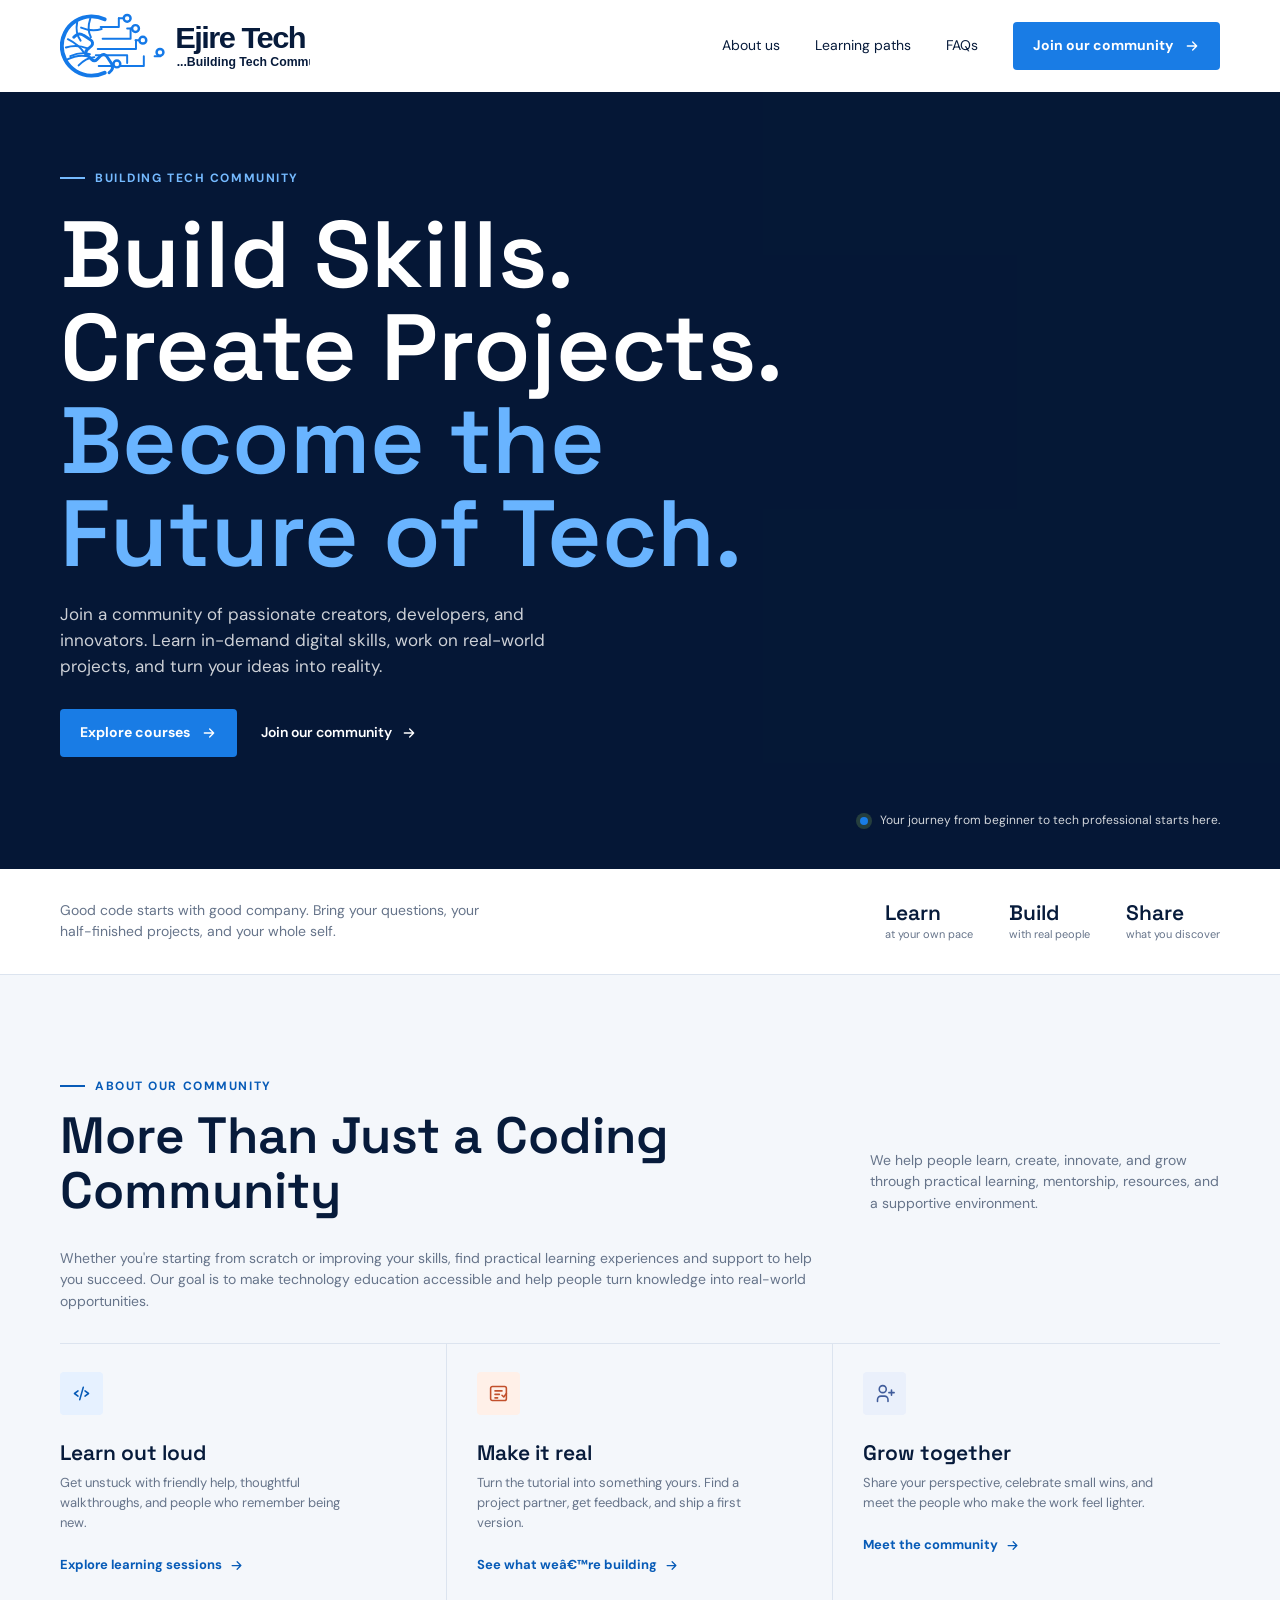
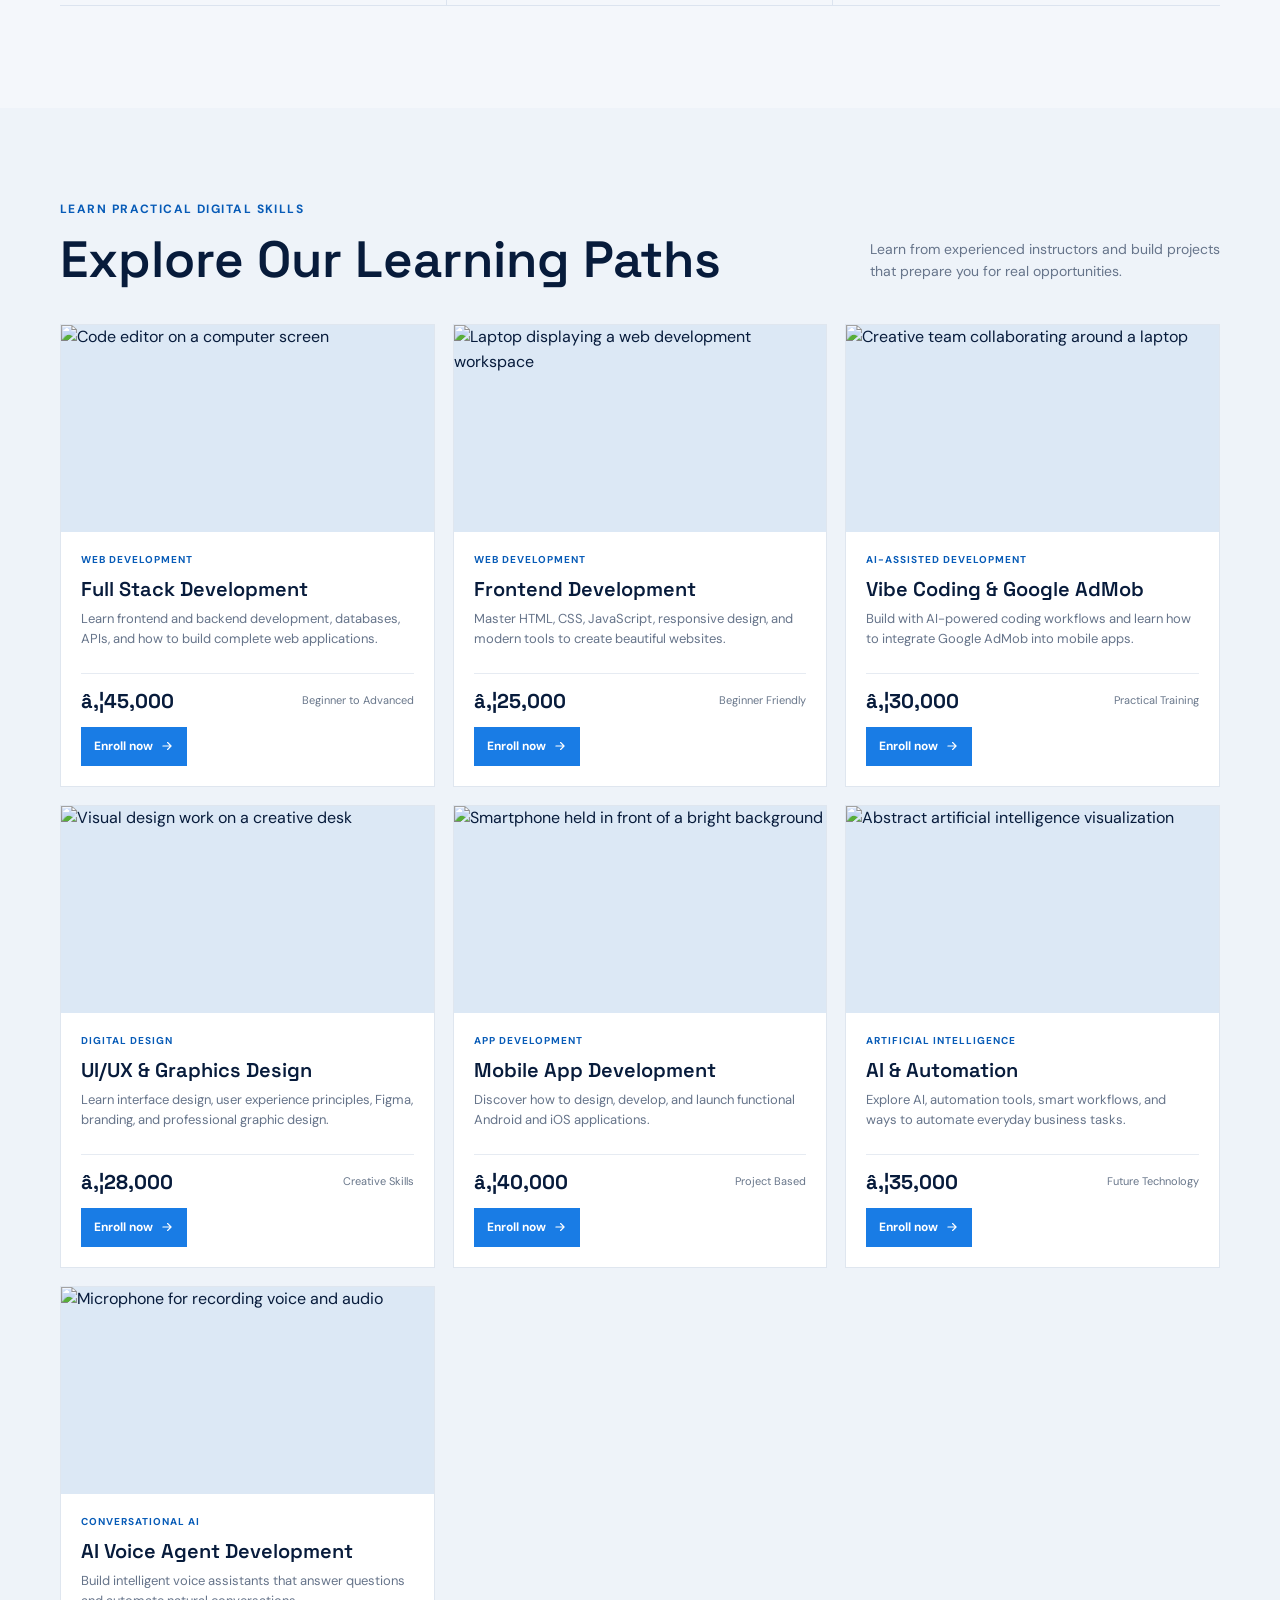
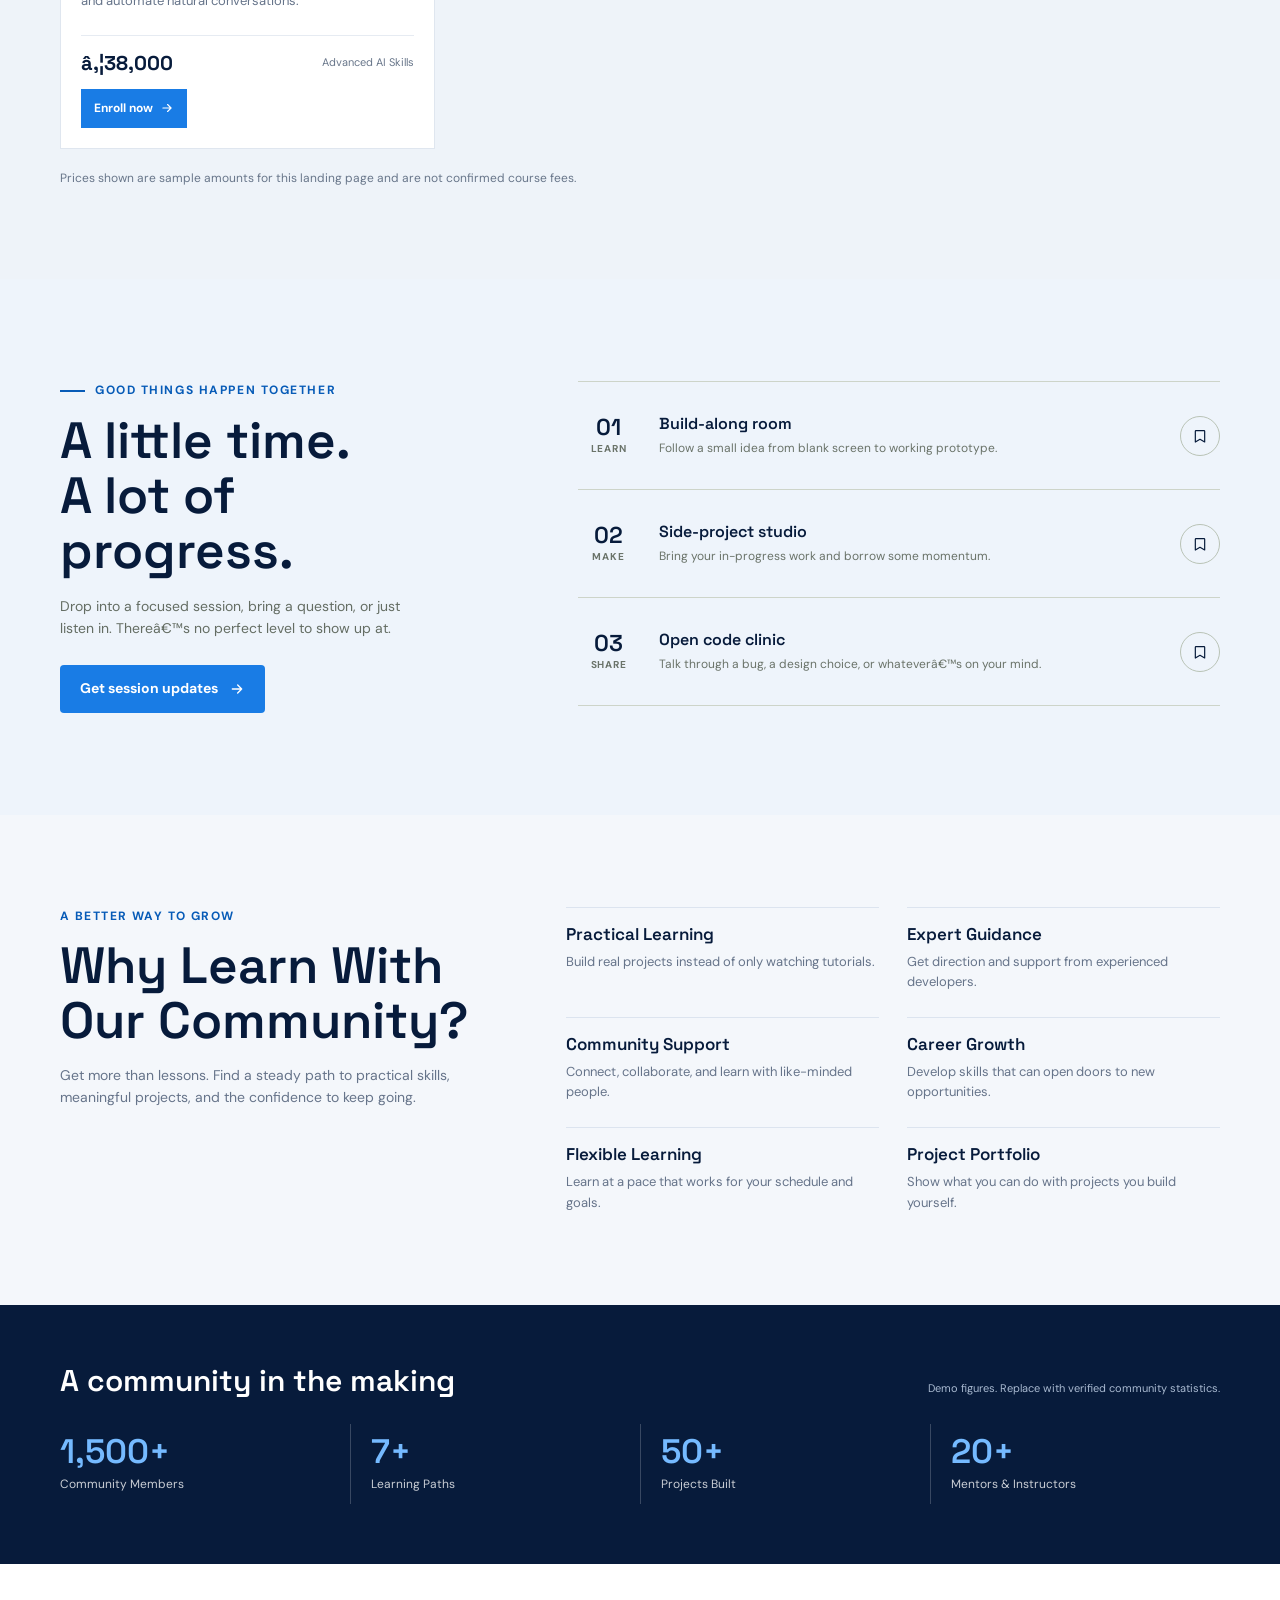
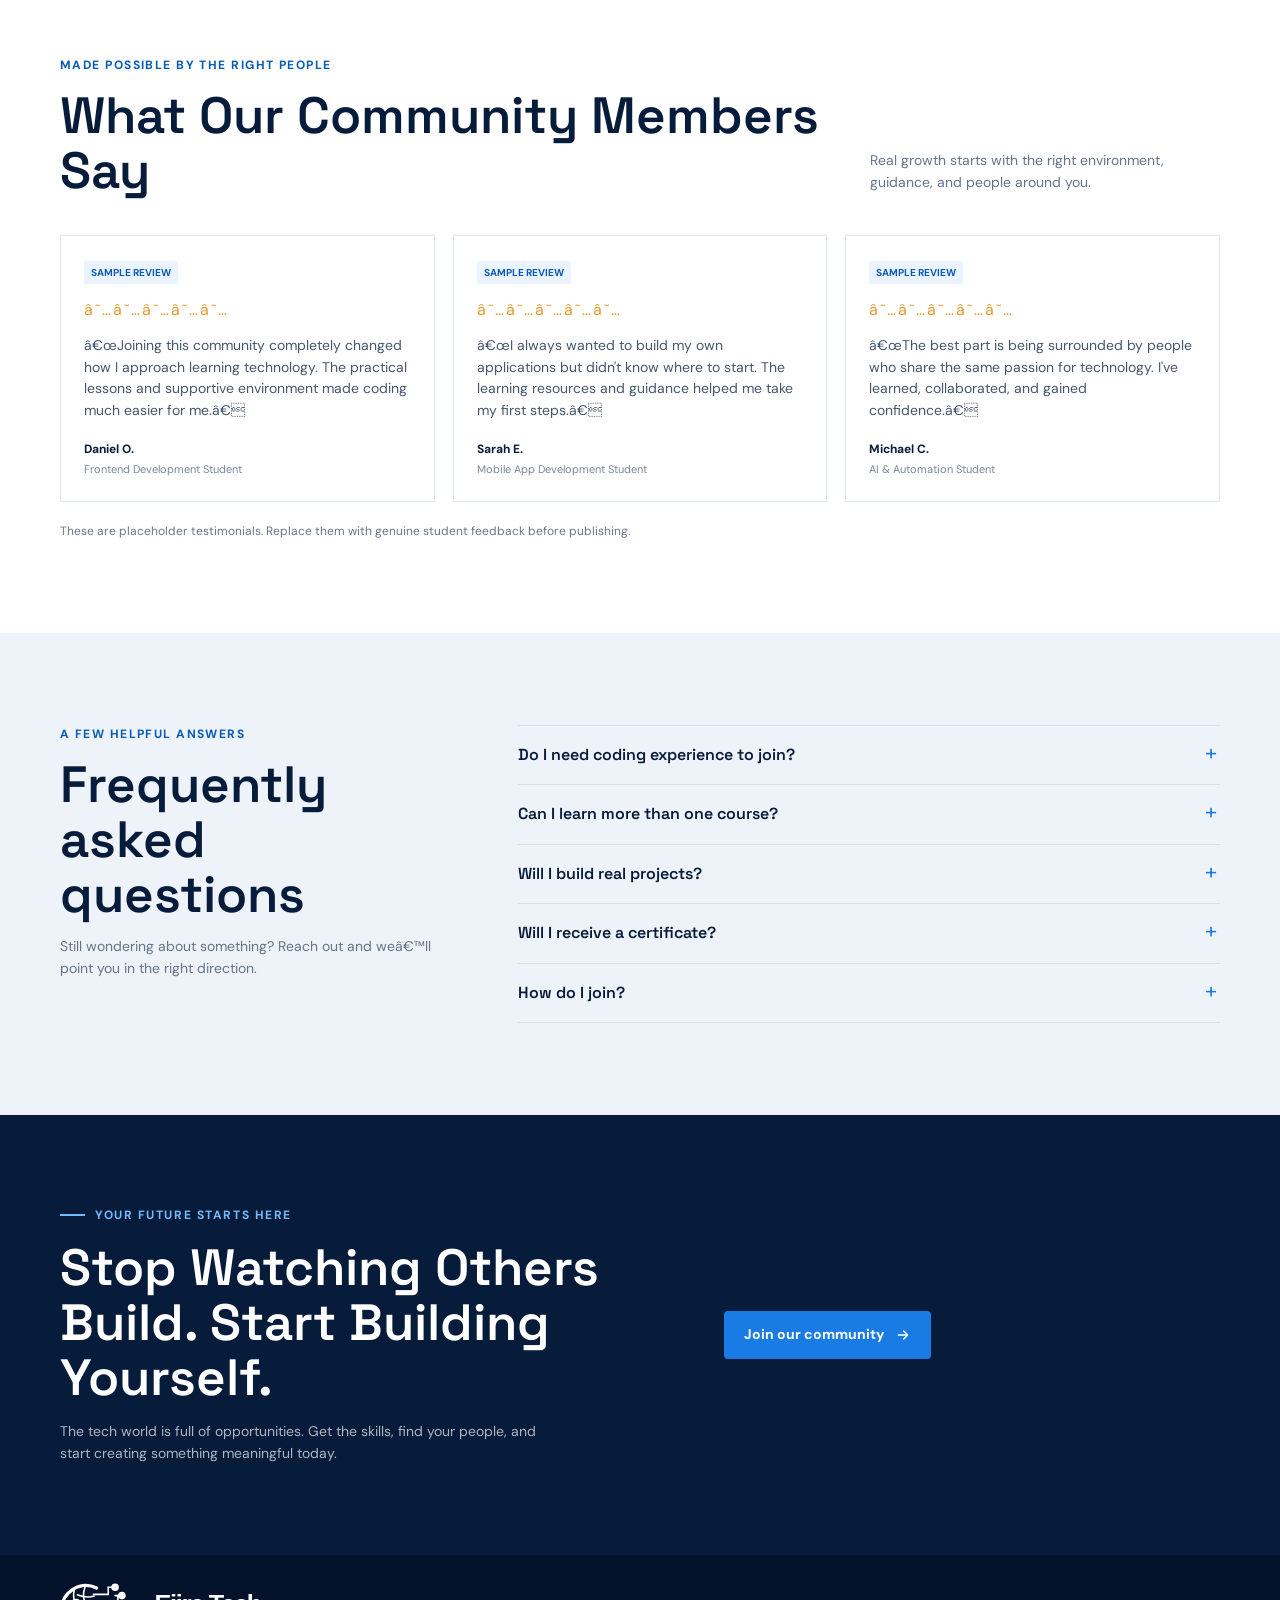
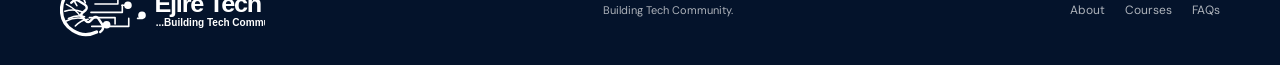
==== commit c73dcec5: "instructor dashboard" ====
--- a/index.html
+++ b/index.html
@@ -9,7 +9,7 @@
   <link rel="preconnect" href="https://fonts.googleapis.com">
   <link rel="preconnect" href="https://fonts.gstatic.com" crossorigin>
   <link href="https://fonts.googleapis.com/css2?family=DM+Sans:wght@400;500;600;700&family=Space+Grotesk:wght@400;500;600;700&display=swap" rel="stylesheet">
-  <link rel="stylesheet" href="styles.css">
+  <link rel="stylesheet" href="css/styles.css">
 </head>
 <body>
   <main>
--- a/css/styles.css
+++ b/css/styles.css
@@ -0,0 +1,457 @@
+﻿:root {
+      color-scheme: light;
+      --ink: #071b3b;
+      --forest: #071b3b;
+      --paper: #f4f7fb;
+      --white: #ffffff;
+      --green: #197ce5;
+      --green-dark: #075bb7;
+      --coral: #ff795f;
+      --line: #dce4ef;
+      --muted: #66748a;
+      --display: "Space Grotesk", sans-serif;
+      --body: "DM Sans", sans-serif;
+    }
+
+    * { box-sizing: border-box; }
+    html { scroll-behavior: smooth; }
+    body {
+      margin: 0;
+      background: var(--paper);
+      color: var(--ink);
+      font: 16px/1.55 var(--body);
+      -webkit-font-smoothing: antialiased;
+    }
+    a { color: inherit; text-decoration: none; }
+    button, input, select { font: inherit; }
+    button, a { -webkit-tap-highlight-color: transparent; }
+    .wrap { width: min(1160px, calc(100% - 64px)); margin-inline: auto; }
+
+    .hero {
+      position: relative;
+      padding-top: 92px;
+      min-height: 710px;
+      min-height: min(820px, 100svh);
+      overflow: hidden;
+      color: var(--white);
+      background-color: var(--forest);
+      background-image: url("https://images.unsplash.com/photo-1522071820081-009f0129c71c?auto=format&fit=crop&w=2200&q=85");
+      background-position: center 43%;
+      background-size: cover;
+      isolation: isolate;
+    }
+    .hero::before {
+      position: absolute;
+      z-index: -1;
+      inset: 0;
+      background: rgba(13, 30, 22, .72);
+      content: "";
+    }
+    .site-header {
+      position: fixed;
+      z-index: 10;
+      top: 0;
+      left: 0;
+      right: 0;
+      display: flex;
+      align-items: center;
+      justify-content: space-between;
+      min-height: 92px;
+      border-bottom: 1px solid rgba(255,255,255,.2);
+    }
+    .brand {
+      display: inline-flex;
+      align-items: center;
+      gap: 11px;
+      font: 700 20px/1 var(--display);
+      letter-spacing: 0;
+    }
+    .brand-mark {
+      display: grid;
+      width: 35px;
+      aspect-ratio: 1;
+      place-items: center;
+      border-radius: 10px 10px 10px 3px;
+      background: var(--green);
+      color: var(--forest);
+      font: 700 18px/1 var(--display);
+    }
+    .brand span:last-child { color: var(--green); }
+    .nav-links { display: flex; align-items: center; gap: 35px; }
+    .nav-links a:not(.nav-join) { color: rgba(255,255,255,.82); font-size: 14px; }
+    .nav-links a:not(.nav-join):hover { color: var(--green); }
+    .nav-join, .button {
+      display: inline-flex;
+      min-height: 48px;
+      align-items: center;
+      justify-content: center;
+      gap: 11px;
+      padding: 0 20px;
+      border: 0;
+      border-radius: 4px;
+      background: var(--green);
+      color: var(--forest);
+      font-size: 14px;
+      font-weight: 700;
+      transition: background .2s ease, transform .2s ease;
+      cursor: pointer;
+    }
+    .nav-join:hover, .button:hover { background: #cff58f; transform: translateY(-2px); }
+    .menu-toggle {
+      display: none;
+      width: 44px;
+      height: 44px;
+      padding: 11px;
+      border: 1px solid rgba(255,255,255,.35);
+      border-radius: 4px;
+      background: transparent;
+      color: white;
+      cursor: pointer;
+    }
+    .menu-toggle svg { display: block; width: 20px; height: 20px; }
+
+    .hero-content {
+      display: grid;
+      min-height: 600px;
+      align-content: center;
+      justify-items: start;
+      padding: 77px 0 112px;
+    }
+    .eyebrow {
+      display: flex;
+      align-items: center;
+      gap: 10px;
+      color: var(--green);
+      font-size: 12px;
+      font-weight: 700;
+      letter-spacing: .13em;
+      text-transform: uppercase;
+    }
+    .eyebrow::before { width: 25px; height: 2px; background: currentColor; content: ""; }
+    h1, h2, h3, p { margin-top: 0; }
+    h1 {
+      max-width: 760px;
+      margin: 20px 0 21px;
+      font: 600 clamp(54px, 7.7vw, 94px)/.99 var(--display);
+      letter-spacing: 0;
+    }
+    h1 span { color: var(--green); }
+    .hero-copy { max-width: 490px; margin-bottom: 29px; color: rgba(255,255,255,.8); font-size: 17px; }
+    .hero-actions { display: flex; flex-wrap: wrap; align-items: center; gap: 24px; }
+    .text-link { display: inline-flex; align-items: center; gap: 9px; color: white; font-size: 14px; font-weight: 600; }
+    .text-link svg, .button svg, .nav-join svg { width: 16px; height: 16px; }
+    .hero-note {
+      position: absolute;
+      right: max(32px, calc((100vw - 1160px) / 2));
+      bottom: 39px;
+      display: flex;
+      align-items: center;
+      gap: 12px;
+      color: rgba(255,255,255,.82);
+      font-size: 12px;
+    }
+    .online-dot { width: 8px; height: 8px; border-radius: 50%; background: var(--green); box-shadow: 0 0 0 4px rgba(183,238,98,.18); }
+
+    .intro-strip { border-bottom: 1px solid var(--line); background: var(--white); }
+    .intro-inner { display: flex; min-height: 105px; align-items: center; justify-content: space-between; gap: 30px; }
+    .intro-inner p { max-width: 430px; margin: 0; color: var(--muted); font-size: 14px; }
+    .community-facts { display: flex; align-items: center; gap: 36px; }
+    .fact { display: grid; gap: 1px; }
+    .fact strong { font: 600 21px/1.2 var(--display); }
+    .fact span { color: var(--muted); font-size: 11px; }
+
+    .section { padding: 102px 0; }
+    .section-heading { display: flex; align-items: end; justify-content: space-between; gap: 30px; margin-bottom: 37px; }
+    .section-heading .eyebrow { color: var(--green-dark); }
+    h2 { margin: 13px 0 0; font: 600 clamp(34px, 4vw, 51px)/1.08 var(--display); letter-spacing: 0; }
+    .section-lead { max-width: 350px; margin: 0 0 4px; color: var(--muted); font-size: 14px; }
+    .tracks { display: grid; grid-template-columns: repeat(3, 1fr); border-top: 1px solid var(--line); border-bottom: 1px solid var(--line); }
+    .track {
+      min-height: 257px;
+      padding: 28px 30px 28px 0;
+      border-right: 1px solid var(--line);
+    }
+    .track + .track { padding-left: 30px; }
+    .track:last-child { border-right: 0; }
+    .track-icon {
+      display: grid;
+      width: 43px;
+      height: 43px;
+      place-items: center;
+      border-radius: 4px;
+      background: #e7f2d8;
+      color: var(--green-dark);
+    }
+    .track:nth-child(2) .track-icon { background: #ffe8de; color: #b64e3c; }
+    .track:nth-child(3) .track-icon { background: #e7e9f4; color: #525a88; }
+    .track-icon svg { width: 21px; height: 21px; }
+    .track h3 { margin: 25px 0 8px; font: 600 21px/1.2 var(--display); }
+    .track p { max-width: 300px; margin-bottom: 19px; color: var(--muted); font-size: 13px; }
+    .track-link { display: inline-flex; align-items: center; gap: 7px; color: var(--green-dark); font-size: 13px; font-weight: 700; }
+    .track-link svg { width: 15px; height: 15px; }
+
+    .sessions { background: #e9eee5; }
+    .sessions-layout { display: grid; grid-template-columns: .8fr 1.2fr; gap: 90px; align-items: start; }
+    .sessions-aside { position: sticky; top: 35px; }
+    .sessions-aside h2 { max-width: 360px; }
+    .sessions-aside > p { max-width: 340px; margin: 18px 0 25px; color: #646d63; font-size: 14px; }
+    .sessions-aside .button { background: var(--forest); color: white; }
+    .sessions-aside .button:hover { background: #294d3a; }
+    .event-list { border-top: 1px solid #cdd4c9; }
+    .event {
+      display: grid;
+      grid-template-columns: 61px 1fr auto;
+      align-items: center;
+      gap: 20px;
+      min-height: 108px;
+      border-bottom: 1px solid #cdd4c9;
+    }
+    .event-date { display: grid; justify-items: center; gap: 0; }
+    .event-date strong { font: 600 23px/1.1 var(--display); }
+    .event-date span { color: #6a7369; font-size: 10px; font-weight: 700; letter-spacing: .08em; }
+    .event-info h3 { margin: 0 0 4px; font: 600 16px/1.3 var(--display); }
+    .event-info p { margin: 0; color: #6a7369; font-size: 12px; }
+    .event-rsvp {
+      display: grid;
+      width: 40px;
+      height: 40px;
+      place-items: center;
+      border: 1px solid #b9c3b6;
+      border-radius: 50%;
+      background: transparent;
+      color: var(--ink);
+      cursor: pointer;
+      transition: .2s ease;
+    }
+    .event-rsvp:hover, .event-rsvp[aria-pressed="true"] { border-color: var(--forest); background: var(--forest); color: white; }
+    .event-rsvp svg { width: 16px; height: 16px; }
+
+    .join { padding: 91px 0; background: var(--forest); color: white; }
+    .join-inner { display: grid; grid-template-columns: 1fr .8fr; align-items: center; gap: 80px; }
+    .join .eyebrow { color: var(--green); }
+    .join h2 { max-width: 550px; margin-top: 15px; }
+    .join-copy { max-width: 440px; margin: 16px 0 0; color: rgba(255,255,255,.68); font-size: 14px; }
+    .join-form { display: grid; gap: 13px; }
+    .join-form label { color: rgba(255,255,255,.78); font-size: 12px; font-weight: 600; }
+    .input-row { display: flex; gap: 9px; }
+    .join-form input {
+      min-width: 0;
+      min-height: 50px;
+      flex: 1;
+      padding: 0 14px;
+      border: 1px solid rgba(255,255,255,.32);
+      border-radius: 4px;
+      outline: 0;
+      background: rgba(255,255,255,.07);
+      color: white;
+    }
+    .join-form input::placeholder { color: rgba(255,255,255,.5); }
+    .join-form input:focus { border-color: var(--green); }
+    .join-form .button { min-height: 50px; white-space: nowrap; }
+    .form-status { min-height: 22px; margin: 0; color: var(--green); font-size: 12px; }
+
+    footer { padding: 27px 0; background: #101c16; color: rgba(255,255,255,.68); }
+    .footer-inner { display: flex; align-items: center; justify-content: space-between; gap: 20px; }
+    footer .brand { color: white; font-size: 16px; }
+    footer .brand-mark { width: 29px; font-size: 15px; }
+    footer p { margin: 0; font-size: 11px; }
+    .footer-links { display: flex; gap: 20px; font-size: 12px; }
+    .footer-links a:hover { color: var(--green); }
+
+    .brand { gap: 0; }
+    .brand-logo { display: block; width: 250px; height: auto; }
+    .brand-mark, .brand > span:not(.brand-mark) { display: none; }
+    .hero::before { background: rgba(5, 23, 53, .78); }
+    .hero h1 span { color: #69b4ff; }
+    .hero .button, .nav-join, .join-form .button { background: #197ce5; color: white; }
+    .hero .button:hover, .nav-join:hover, .join-form .button:hover { background: #3695f3; }
+    .menu-toggle { border-color: rgba(255,255,255,.45); }
+    .intro-strip { background: white; }
+    .section-heading .eyebrow, .eyebrow { color: var(--green-dark); }
+    .hero .eyebrow, .join .eyebrow { color: #75baff; }
+    .track-icon, .track:nth-child(2) .track-icon, .track:nth-child(3) .track-icon { background: #e6f1ff; color: #075bb7; }
+    .track:nth-child(2) .track-icon { background: #fff0e8; color: #c2502c; }
+    .track:nth-child(3) .track-icon { background: #eaf0fb; color: #405c9b; }
+    .track-link { color: #075bb7; }
+    .sessions { background: #eef4fb; }
+    .sessions-aside .button { background: #197ce5; }
+    .sessions-aside .button:hover { background: #3695f3; }
+    .join { background: #071b3b; }
+    .join-form input:focus { border-color: #69b4ff; }
+    .form-status { color: #8bc7ff; }
+    footer { background: #04132b; }
+    footer .brand-logo { width: 205px; filter: brightness(0) invert(1); }
+    .site-header.wrap { width: 100%; max-width: none; padding-inline: max(32px, calc((100% - 1160px) / 2)); border: 0; background: white; }
+    section[id] { scroll-margin-top: 108px; }
+    .join-cta .button { background: #197ce5; color: white; }
+    .join-cta .button:hover { background: #3695f3; }
+    .site-header .nav-links a:not(.nav-join) { color: #071b3b; }
+    .site-header .nav-links a:not(.nav-join):hover { color: #075bb7; }
+    .site-header .menu-toggle { border-color: #dce4ef; color: #071b3b; }
+    .site-header .nav-links { background: white; }
+
+    .content-section { padding: 92px 0; }
+    .section-kicker { margin-bottom: 12px; color: #075bb7; font-size: 12px; font-weight: 700; letter-spacing: .12em; text-transform: uppercase; }
+    .about-grid { display: grid; grid-template-columns: 1fr .85fr; align-items: center; gap: 70px; }
+    .about-copy { max-width: 610px; color: #53637a; font-size: 15px; }
+    .about-copy p:last-child { margin-bottom: 0; }
+    .community-about { max-width: 760px; margin: -8px 0 30px; color: #66748a; font-size: 14px; }
+    .about-panel { padding: 30px; border-left: 3px solid #197ce5; background: white; }
+    .about-panel h3 { margin-bottom: 16px; font: 600 21px/1.2 var(--display); }
+    .about-list { display: grid; gap: 14px; margin: 0; padding: 0; list-style: none; }
+    .about-list li { display: flex; align-items: center; gap: 11px; color: #53637a; font-size: 14px; }
+    .about-list svg { width: 18px; height: 18px; flex: 0 0 auto; color: #197ce5; }
+    .courses { background: #eef3f9; }
+    .courses .section-heading { align-items: end; }
+    .courses-grid { display: grid; grid-template-columns: repeat(3, minmax(0, 1fr)); gap: 18px; }
+    .course-card { overflow: hidden; border: 1px solid #dfe6ef; background: white; }
+    .course-image { display: block; width: 100%; aspect-ratio: 1.8; object-fit: cover; background: #dce8f5; }
+    .course-content { display: flex; min-height: 254px; flex-direction: column; align-items: start; padding: 20px; }
+    .course-type { margin-bottom: 10px; color: #075bb7; font-size: 10px; font-weight: 700; letter-spacing: .1em; text-transform: uppercase; }
+    .course-content h3 { margin: 0 0 8px; font: 600 20px/1.2 var(--display); }
+    .course-content p { margin: 0 0 17px; color: #66748a; font-size: 13px; }
+    .course-meta { display: flex; width: 100%; align-items: center; justify-content: space-between; gap: 10px; margin-top: auto; padding-top: 15px; border-top: 1px solid #e6ebf2; }
+    .course-price { font: 700 20px/1.2 var(--display); white-space: nowrap; }
+    .course-level { color: #68768a; font-size: 11px; text-align: right; }
+    .course-action { display: inline-flex; min-height: 39px; align-items: center; justify-content: center; gap: 7px; margin-top: 14px; padding: 0 13px; background: #197ce5; color: white; font-size: 12px; font-weight: 700; }
+    .course-action:hover { background: #075bb7; }
+    .course-action svg { width: 14px; height: 14px; }
+    .sample-note { margin: 20px 0 0; color: #68768a; font-size: 12px; }
+    .why-layout { display: grid; grid-template-columns: .8fr 1.2fr; gap: 70px; align-items: start; }
+    .why-layout > div:first-child > p { max-width: 390px; margin-top: 17px; color: #66748a; font-size: 14px; }
+    .why-grid { display: grid; grid-template-columns: repeat(2, minmax(0, 1fr)); gap: 25px 28px; }
+    .why-item { padding-top: 15px; border-top: 1px solid #dce4ef; }
+    .why-item h3 { margin: 0 0 7px; font: 600 17px/1.3 var(--display); }
+    .why-item p { margin: 0; color: #66748a; font-size: 13px; }
+    .metrics { padding: 60px 0; background: #071b3b; color: white; }
+    .metrics-head { display: flex; align-items: end; justify-content: space-between; gap: 20px; margin-bottom: 27px; }
+    .metrics-head h2 { margin: 0; font-size: 30px; }
+    .metrics-head p { margin: 0; color: #a9bad1; font-size: 11px; }
+    .metrics-grid { display: grid; grid-template-columns: repeat(4, 1fr); }
+    .metric { padding: 8px 20px; border-left: 1px solid rgba(255,255,255,.2); }
+    .metric:first-child { padding-left: 0; border-left: 0; }
+    .metric strong { display: block; color: #75baff; font: 600 34px/1.15 var(--display); }
+    .metric span { color: rgba(255,255,255,.78); font-size: 12px; }
+    .testimonials { background: white; }
+    .testimonial-grid { display: grid; grid-template-columns: repeat(3, minmax(0, 1fr)); gap: 18px; }
+    .testimonial { padding: 23px; border: 1px solid #dfe6ef; background: #fff; }
+    .testimonial-label { display: inline-block; margin-bottom: 14px; padding: 4px 7px; background: #eaf3ff; color: #075bb7; font-size: 10px; font-weight: 700; text-transform: uppercase; }
+    .stars { margin-bottom: 12px; color: #e49a32; letter-spacing: 2px; }
+    .testimonial blockquote { margin: 0 0 18px; color: #47566d; font-size: 14px; }
+    .testimonial footer { padding: 0; background: transparent; color: #071b3b; font-size: 12px; font-weight: 700; }
+    .testimonial footer span { display: block; margin-top: 3px; color: #78869a; font-size: 11px; font-weight: 400; }
+    .faq { background: #eef3f9; }
+    .faq-layout { display: grid; grid-template-columns: .7fr 1.3fr; gap: 80px; align-items: start; }
+    .faq-layout > div:first-child > p { margin-top: 14px; color: #66748a; font-size: 14px; }
+    .faq-list { border-top: 1px solid #d6e0ec; }
+    .faq-list details { border-bottom: 1px solid #d6e0ec; }
+    .faq-list summary { position: relative; padding: 18px 34px 18px 0; font: 600 16px/1.4 var(--display); cursor: pointer; list-style: none; }
+    .faq-list summary::-webkit-details-marker { display: none; }
+    .faq-list summary::after { position: absolute; top: 16px; right: 3px; color: #197ce5; content: "+"; font: 400 22px/1 var(--body); }
+    .faq-list details[open] summary::after { content: "âˆ’"; }
+    .faq-list details p { max-width: 590px; margin: 0; padding: 0 30px 19px 0; color: #66748a; font-size: 13px; }
+    .join .join-inner { grid-template-columns: 1fr .85fr; }
+    .join h2 { max-width: 650px; }
+    .join .eyebrow { color: #75baff; }
+    .join-copy { max-width: 500px; }
+    .join-form .button { background: #197ce5; }
+    .join-form .button:hover { background: #3695f3; }
+
+    .auth-page { min-height: 100vh; display: flex; flex-direction: column; }
+    .auth-main { flex: 1; display: grid; place-items: center; padding: 130px 24px 60px; }
+    .auth-panel { width: min(100%, 500px); padding: 36px; border: 1px solid #dce4ef; background: white; }
+    .auth-kicker { margin-bottom: 10px; color: #075bb7; font-size: 11px; font-weight: 700; letter-spacing: .12em; text-transform: uppercase; }
+    .auth-panel h1 { margin: 0 0 10px; font: 600 38px/1.1 var(--display); }
+    .auth-intro { margin: 0 0 25px; color: #66748a; font-size: 14px; }
+    .auth-form { display: grid; gap: 16px; }
+    .auth-field { display: grid; gap: 6px; }
+    .auth-field label { color: #30425d; font-size: 12px; font-weight: 700; }
+    .auth-field input, .auth-field select { width: 100%; min-height: 46px; padding: 0 12px; border: 1px solid #cbd6e5; border-radius: 3px; background: white; color: #071b3b; }
+    .auth-field input:focus, .auth-field select:focus { border-color: #197ce5; outline: 2px solid rgba(25,124,229,.15); }
+    .auth-form .button { width: 100%; margin-top: 3px; background: #197ce5; color: white; }
+    .auth-form .button:hover { background: #075bb7; }
+    .auth-status { min-height: 20px; margin: 0; color: #075bb7; font-size: 12px; }
+    .auth-switch { margin: 20px 0 0; color: #66748a; font-size: 13px; }
+    .auth-switch a { color: #075bb7; font-weight: 700; }
+    .auth-header .auth-header-link { color: #075bb7; font-size: 13px; font-weight: 700; }
+    .auth-footer { padding: 20px 24px; color: #66748a; font-size: 11px; text-align: center; }
+
+    @media (max-width: 760px) {
+      .brand-logo { width: 205px; }
+      footer .brand-logo { width: 185px; }
+      .about-grid, .why-layout, .faq-layout, .join .join-inner { grid-template-columns: 1fr; gap: 30px; }
+      .content-section { padding: 68px 0; }
+      .about-panel { padding: 22px; }
+      .courses .section-heading { align-items: start; }
+      .courses-grid { grid-template-columns: repeat(2, minmax(0, 1fr)); gap: 12px; }
+      .course-content { min-height: 270px; padding: 15px; }
+      .course-content h3 { font-size: 17px; }
+      .course-price { font-size: 17px; }
+      .why-grid { gap: 20px; }
+      .testimonial-grid { grid-template-columns: 1fr; }
+      .metrics-head { align-items: start; flex-direction: column; }
+      .metrics-grid { grid-template-columns: repeat(2, 1fr); gap: 22px 0; }
+      .metric:nth-child(3) { padding-left: 0; border-left: 0; }
+      .metric strong { font-size: 30px; }
+      .faq-layout { gap: 25px; }
+      .auth-panel { padding: 26px 22px; }
+    }
+    @media (max-width: 430px) {
+      .courses-grid { grid-template-columns: 1fr; }
+      .course-image { aspect-ratio: 1.95; }
+      .course-content { min-height: 240px; }
+      .why-grid { grid-template-columns: 1fr; }
+      .metrics-grid { gap: 18px 0; }
+      .metric { padding-inline: 12px; }
+    }
+
+    @media (max-width: 760px) {
+      .wrap { width: min(100% - 40px, 560px); }
+      .hero { min-height: 720px; min-height: min(790px, 100svh); padding-top: 76px; background-position: 57% center; }
+      .site-header { min-height: 76px; }
+      .site-header.wrap { padding-inline: 20px; }
+      .site-header .nav-links { border-color: #dce4ef; }
+      .brand { font-size: 18px; }
+      .menu-toggle { display: block; }
+      .nav-links {
+        position: absolute;
+        top: 67px;
+        right: 0;
+        left: 0;
+        display: none;
+        align-items: stretch;
+        gap: 0;
+        padding: 9px 18px 18px;
+        border: 1px solid rgba(255,255,255,.18);
+        background: var(--forest);
+      }
+      .nav-links.is-open { display: grid; }
+      .nav-links a:not(.nav-join) { padding: 12px 0; }
+      .nav-join { margin-top: 7px; }
+      .hero-content { min-height: 620px; padding: 90px 0 115px; }
+      h1 { font-size: clamp(53px, 13vw, 76px); }
+      .hero-copy { max-width: 380px; font-size: 15px; }
+      .hero-note { right: 20px; bottom: 23px; left: 20px; justify-content: flex-end; font-size: 11px; }
+      .intro-inner { min-height: auto; align-items: start; flex-direction: column; padding-block: 25px; gap: 20px; }
+      .community-facts { width: 100%; justify-content: space-between; gap: 10px; }
+      .section { padding: 72px 0; }
+      .section-heading { align-items: start; flex-direction: column; gap: 12px; margin-bottom: 24px; }
+      .section-lead { max-width: 440px; }
+      .tracks { grid-template-columns: 1fr; }
+      .track, .track + .track { min-height: auto; padding: 23px 0; border-right: 0; border-bottom: 1px solid var(--line); }
+      .track:last-child { border-bottom: 0; }
+      .track h3 { margin-top: 16px; }
+      .sessions-layout { grid-template-columns: 1fr; gap: 36px; }
+      .sessions-aside { position: static; }
+      .event { grid-template-columns: 48px 1fr auto; gap: 12px; min-height: 96px; }
+      .event-info h3 { font-size: 14px; }
+      .event-info p { font-size: 11px; }
+      .join { padding: 72px 0; }
+      .join-inner { grid-template-columns: 1fr; gap: 30px; }
+      .input-row { flex-direction: column; }
+      .footer-inner { align-items: flex-start; flex-wrap: wrap; }
+      .footer-inner > p { order: 3; width: 100%; }
+    }
+    @media (prefers-reduced-motion: reduce) {
+      *, *::before, *::after { scroll-behavior: auto !important; transition-duration: .01ms !important; }
+    }
